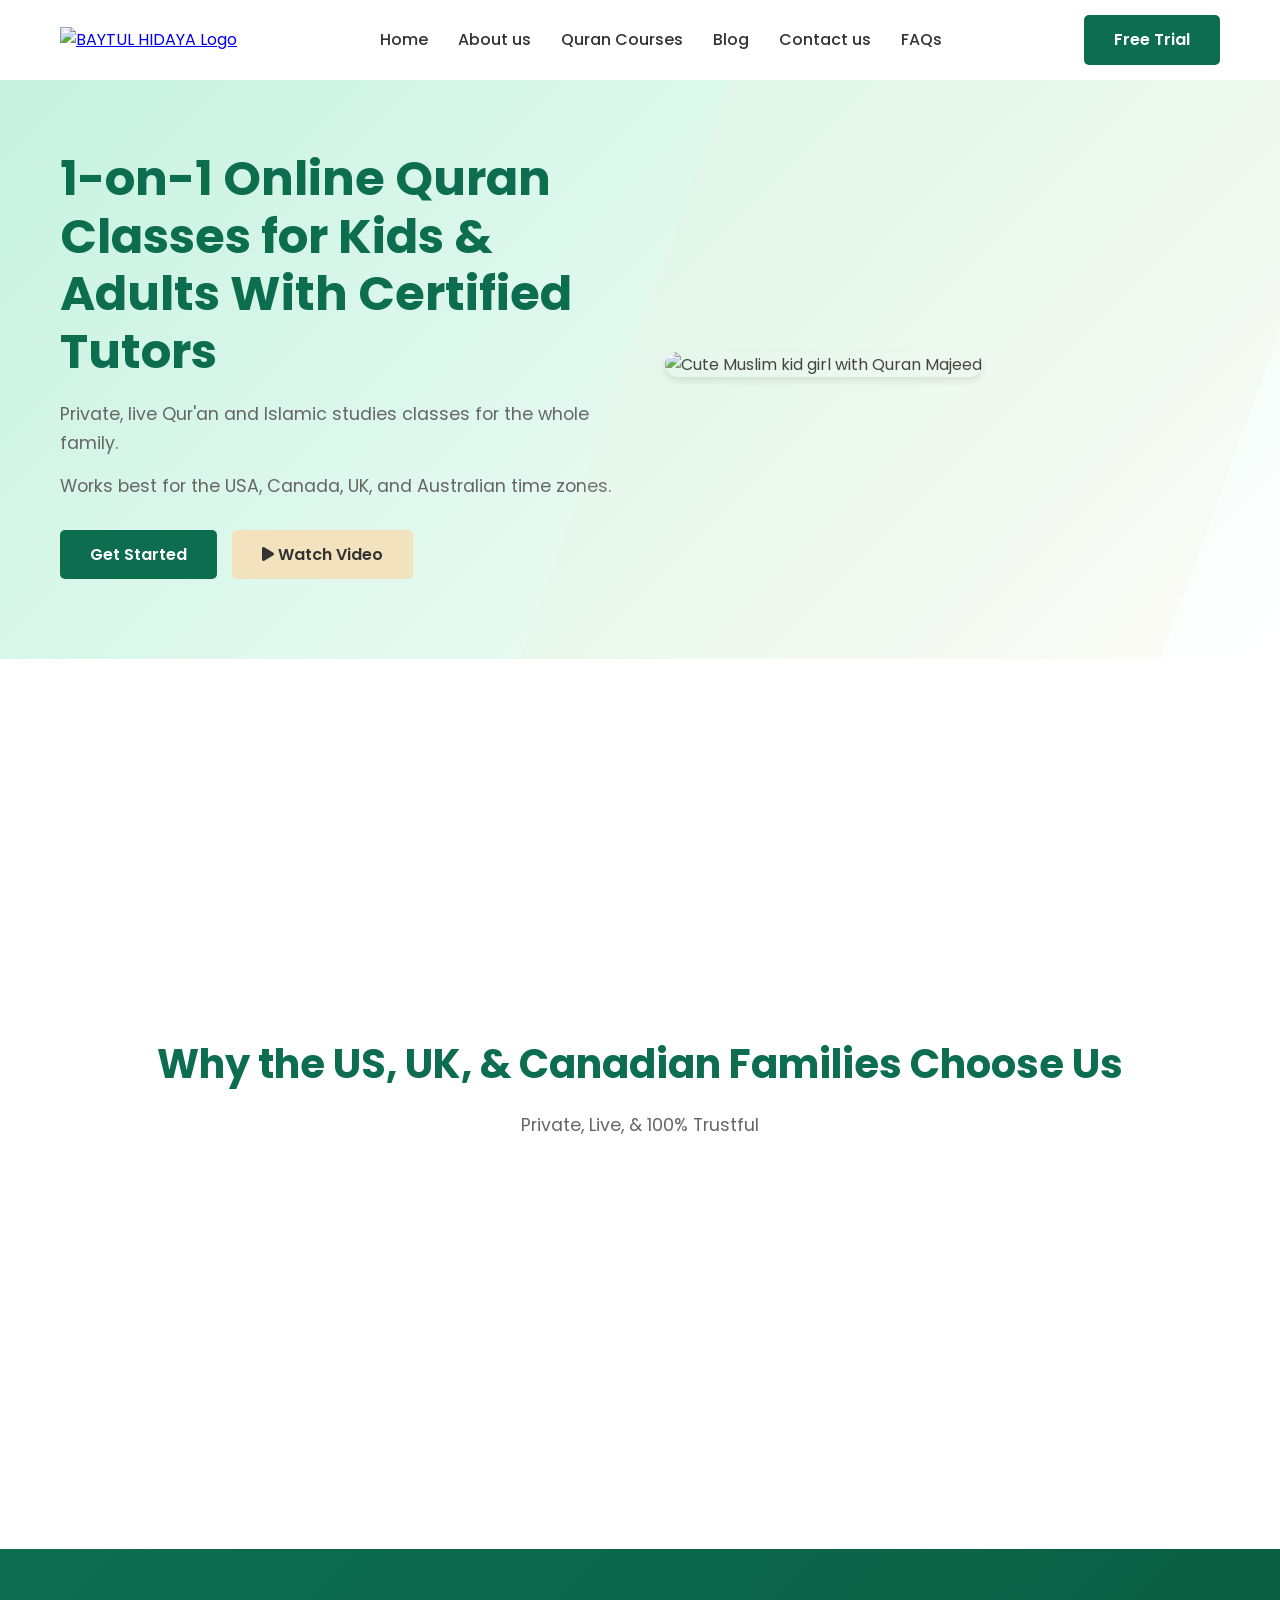
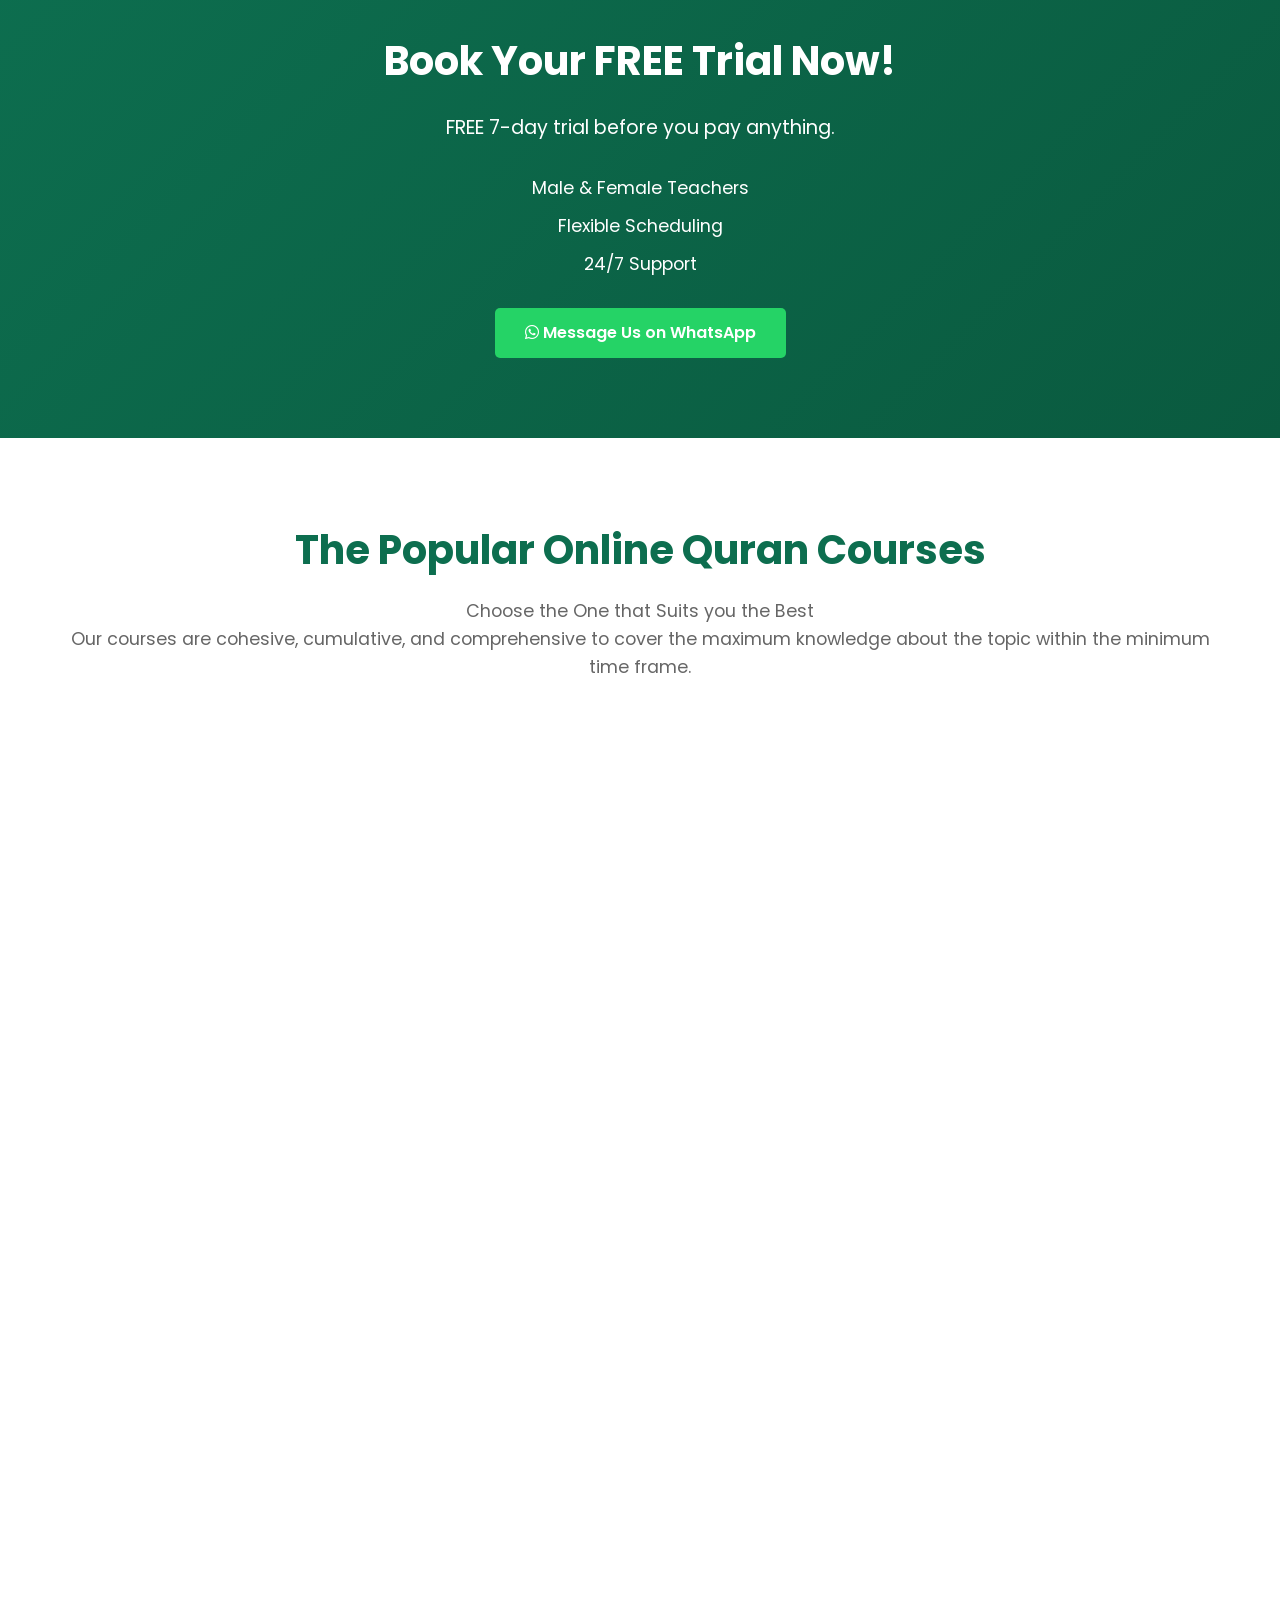
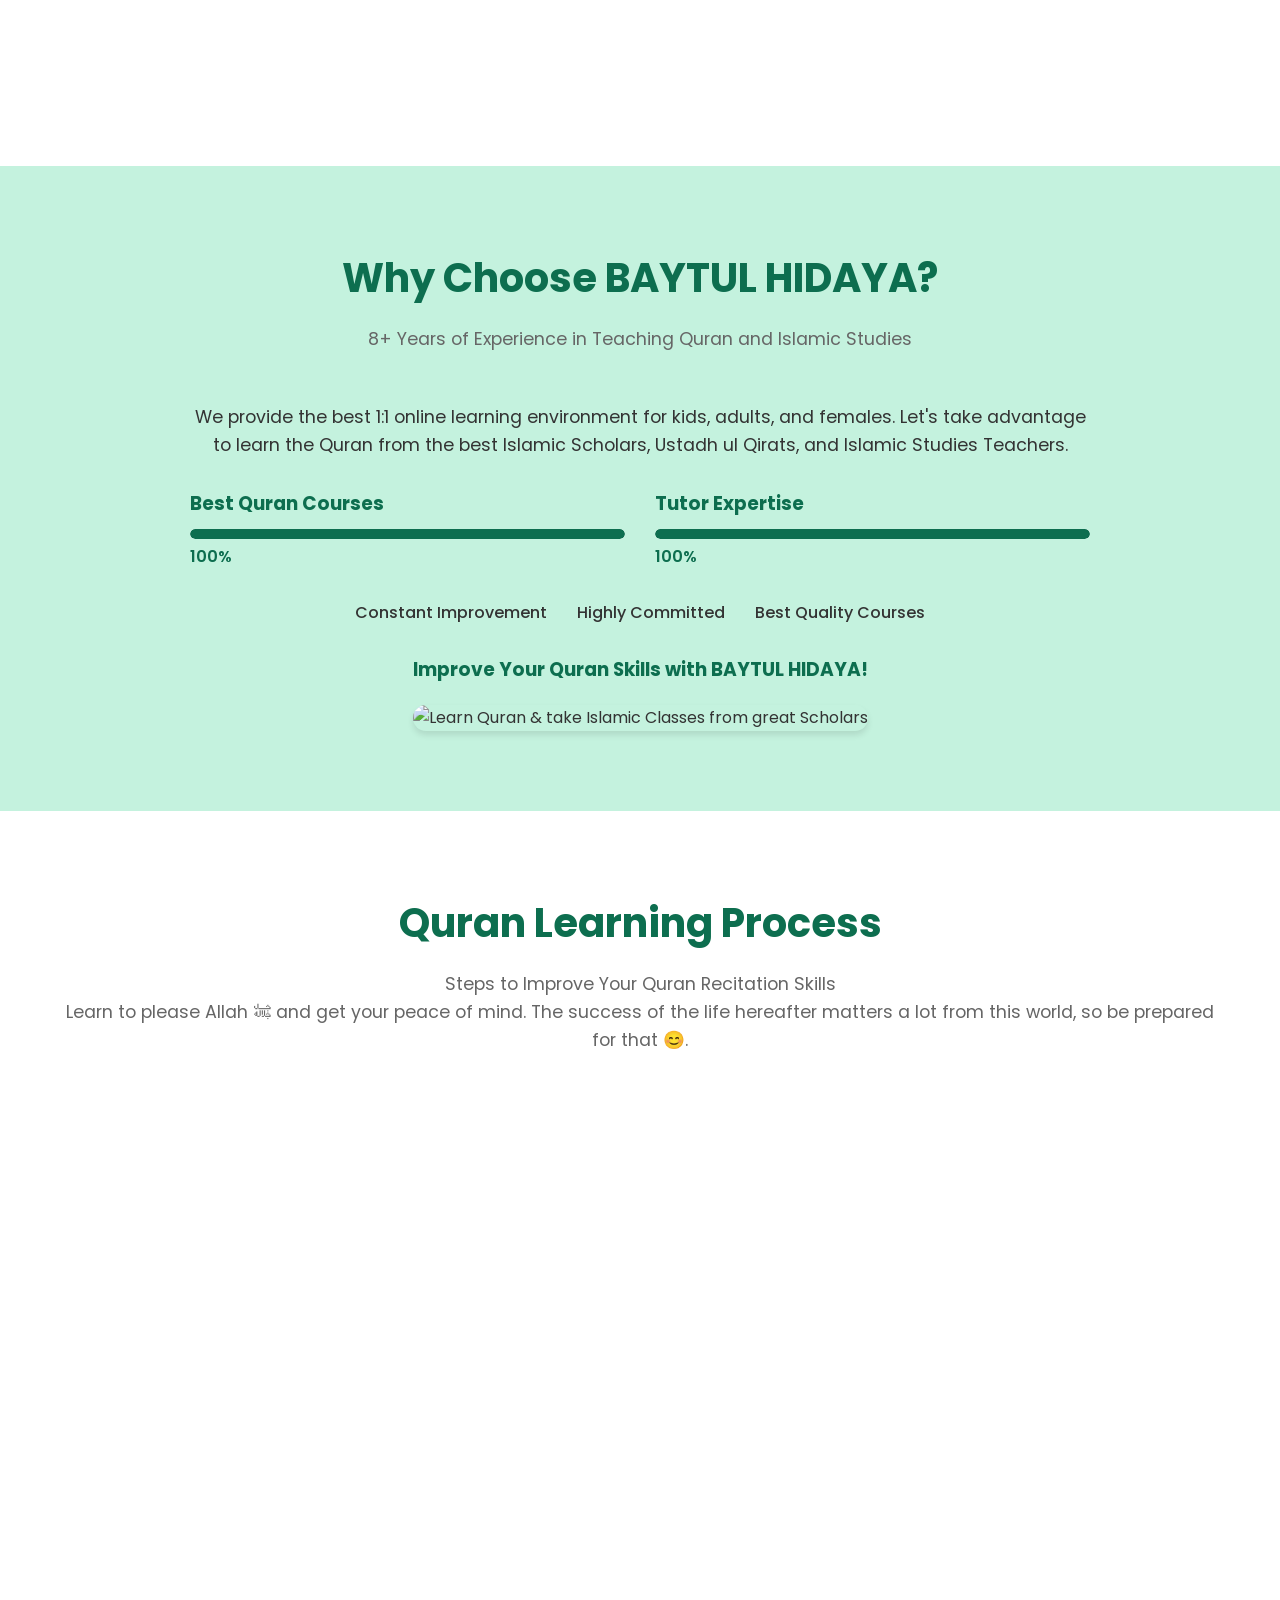
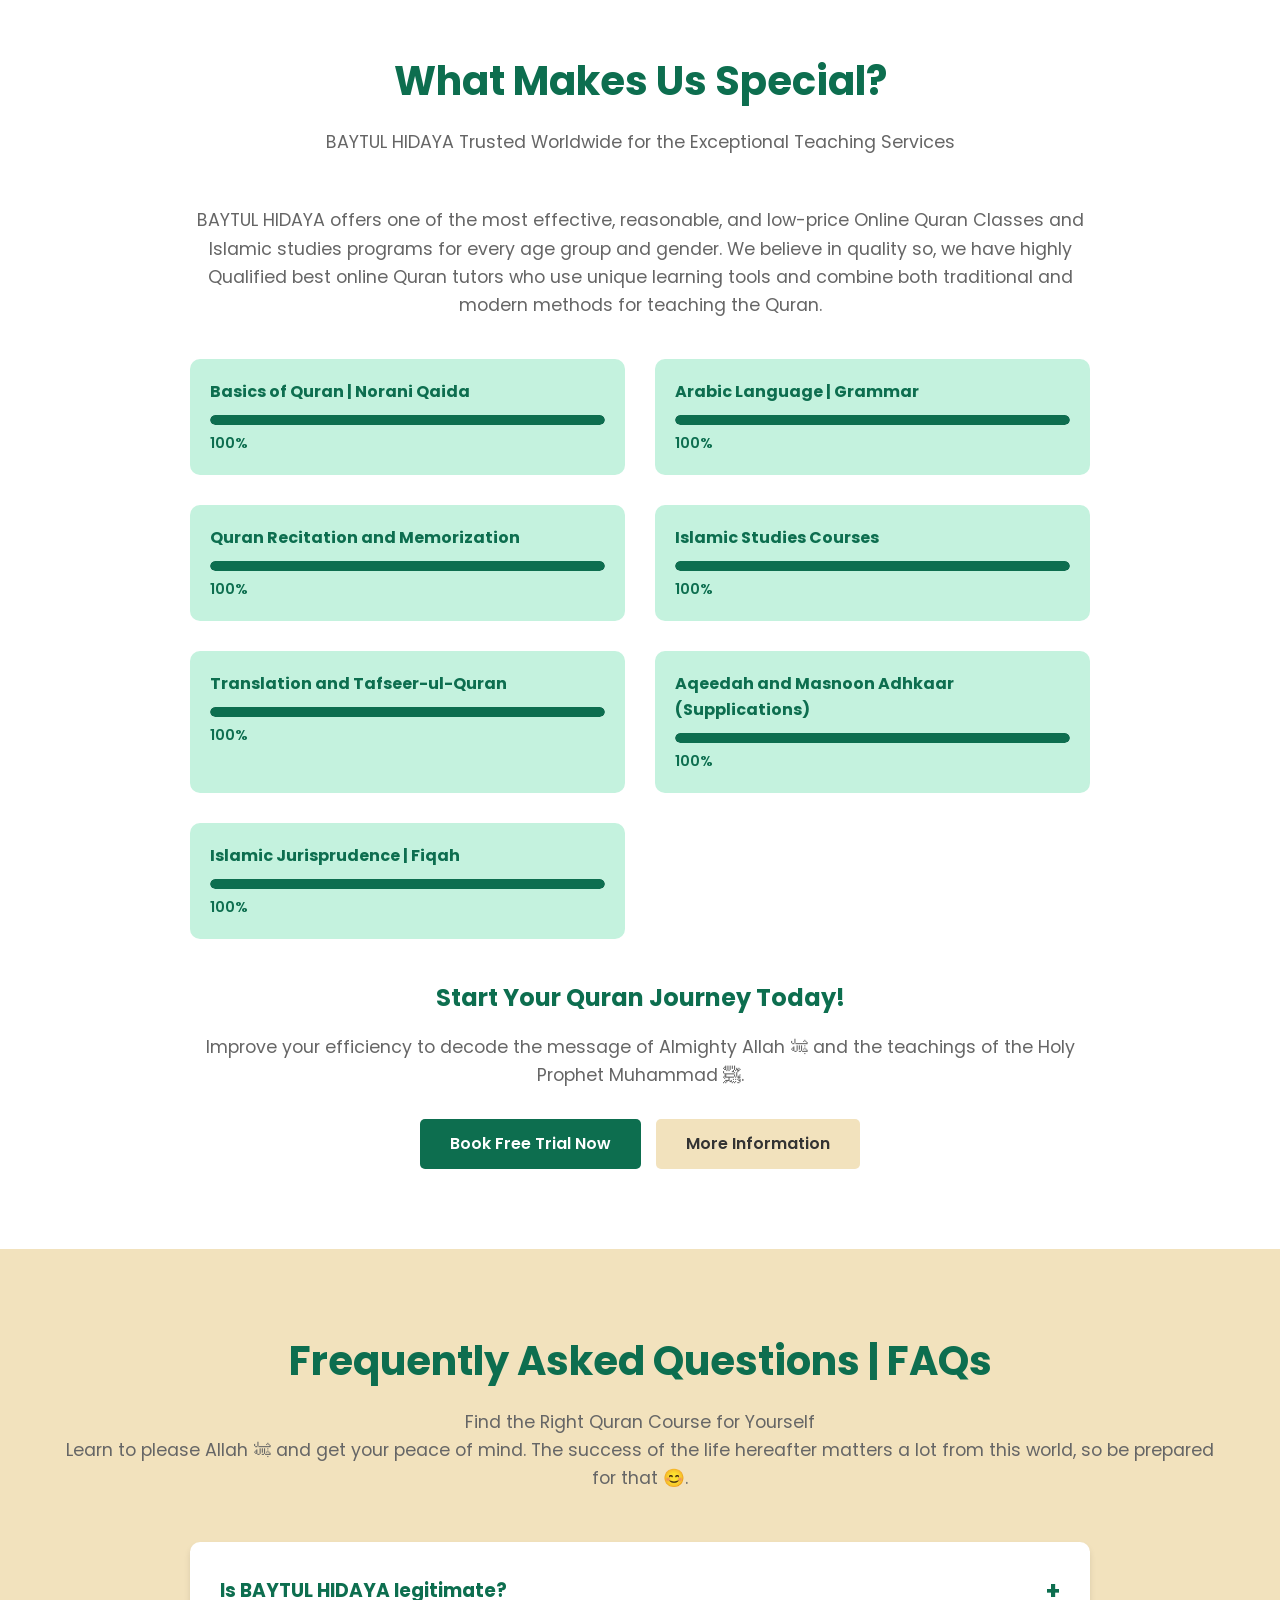
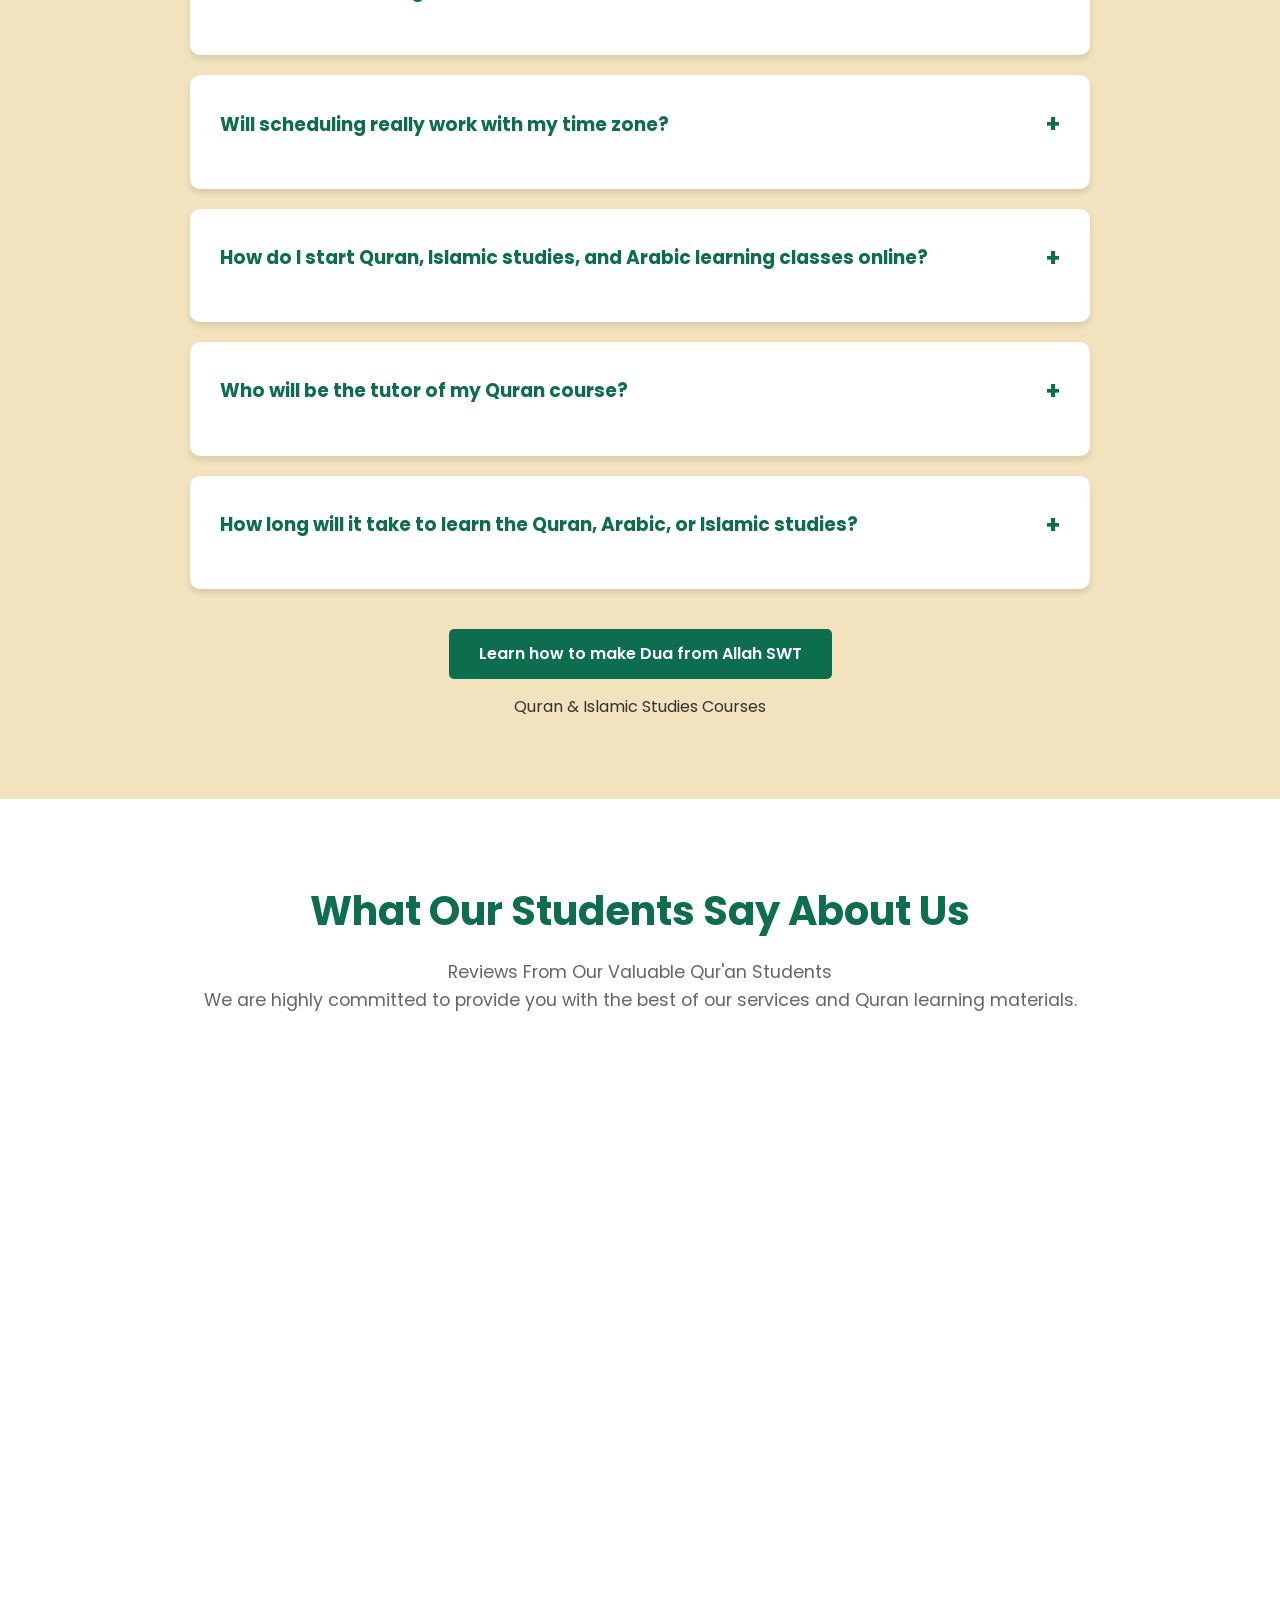
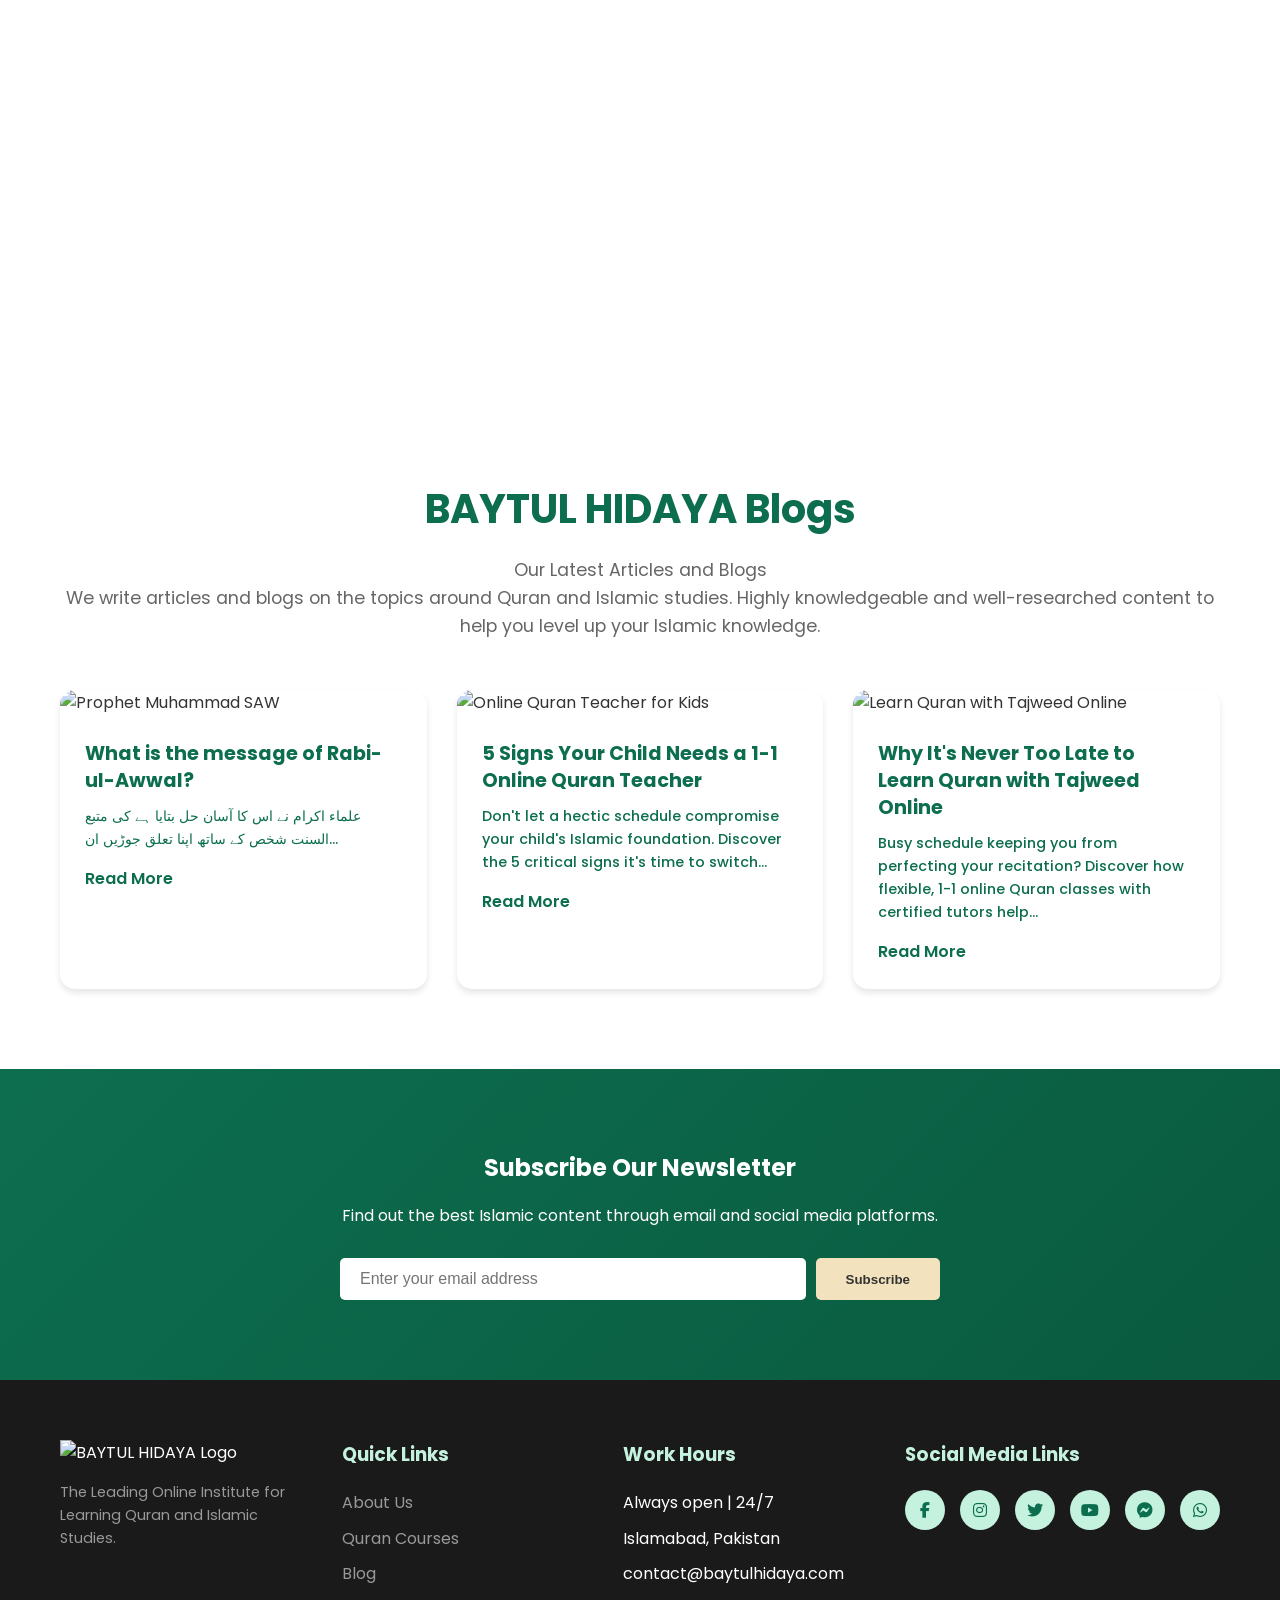
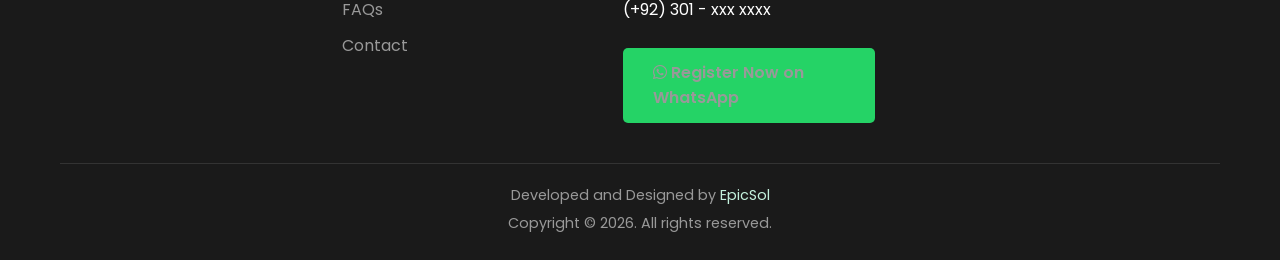
==== index.html @ 9f5bbf70 "Initial commit: BAYTUL HIDAYA Online Quran Academy Website - Complete website with custom branding, " ====
<!DOCTYPE html>
<html lang="en">
<head>
    <meta charset="UTF-8">
    <meta name="viewport" content="width=device-width, initial-scale=1.0">
    <title>BAYTUL HIDAYA - Online Quran Academy</title>
    <link rel="stylesheet" href="css/style.css">
    <link rel="stylesheet" href="https://cdnjs.cloudflare.com/ajax/libs/font-awesome/6.4.0/css/all.min.css">
    <link href="https://fonts.googleapis.com/css2?family=Poppins:wght@300;400;500;600;700&display=swap" rel="stylesheet">
</head>
<body>
    <!-- Header -->
    <header id="header">
        <nav class="navbar">
            <div class="container">
                <div class="logo">
                    <a href="index.html">
                        <img src="images/logo.png" alt="BAYTUL HIDAYA Logo">
                    </a>
                </div>
                <ul class="nav-menu">
                    <li><a href="index.html" class="active">Home</a></li>
                    <li><a href="pages/about.html">About us</a></li>
                    <li><a href="pages/courses.html">Quran Courses</a></li>
                    <li><a href="pages/blog.html">Blog</a></li>
                    <li><a href="pages/contact.html">Contact us</a></li>
                    <li><a href="pages/faq.html">FAQs</a></li>
                </ul>
                <div class="nav-cta">
                    <a href="pages/contact.html" class="btn-primary">Free Trial</a>
                </div>
                <div class="hamburger">
                    <span></span>
                    <span></span>
                    <span></span>
                </div>
            </div>
        </nav>
    </header>

    <!-- Hero Section -->
    <section class="hero">
        <div class="container">
            <div class="hero-content">
                <div class="hero-text">
                    <h1>1-on-1 Online Quran Classes for Kids & Adults With Certified Tutors</h1>
                    <p>Private, live Qur'an and Islamic studies classes for the whole family.</p>
                    <p>Works best for the USA, Canada, UK, and Australian time zones.</p>
                    <div class="hero-buttons">
                        <a href="pages/contact.html" class="btn-primary">Get Started</a>
                        <a href="https://www.youtube.com/watch?v=BKua1lhxCqI" target="_blank" class="btn-secondary">
                            <i class="fas fa-play"></i> Watch Video
                        </a>
                    </div>
                </div>
                <div class="hero-image">
                    <img src="images/hero-image.jpg" alt="Cute Muslim kid girl with Quran Majeed">
                </div>
            </div>
        </div>
    </section>

    <!-- Stats Section -->
    <section class="stats">
        <div class="container">
            <div class="stats-grid">
                <div class="stat-item">
                    <h3>8+ Years</h3>
                    <p>Teaching Quran Worldwide</p>
                </div>
                <div class="stat-item">
                    <h3>Certified</h3>
                    <p>Male & Female Tutors</p>
                </div>
                <div class="stat-item">
                    <h3>Free 7-Day</h3>
                    <p>Trial, No Obligation</p>
                </div>
                <div class="stat-item">
                    <h3>Trusted</h3>
                    <p>Families in US, UK & Canada</p>
                </div>
            </div>
        </div>
    </section>

    <!-- Features Section -->
    <section class="features">
        <div class="container">
            <div class="section-header">
                <h2>Why the US, UK, & Canadian Families Choose Us</h2>
                <p>Private, Live, & 100% Trustful</p>
            </div>
            <div class="features-grid">
                <div class="feature-card">
                    <div class="feature-icon">
                        <i class="fas fa-user-graduate"></i>
                    </div>
                    <h3>Genuine 1-1 Instructions</h3>
                    <p>Not a group class where your child competes for attention.</p>
                </div>
                <div class="feature-card">
                    <div class="feature-icon">
                        <i class="fas fa-users"></i>
                    </div>
                    <h3>Male and Female Tutors</h3>
                    <p>Request a sister for your daughter—no extra steps.</p>
                </div>
                <div class="feature-card">
                    <div class="feature-icon">
                        <i class="fas fa-clock"></i>
                    </div>
                    <h3>24/7 Scheduling</h3>
                    <p>Built around your time zone, not ours.</p>
                </div>
            </div>
        </div>
    </section>

    <!-- CTA Section -->
    <section class="cta-section">
        <div class="container">
            <div class="cta-content">
                <h2>Book Your FREE Trial Now!</h2>
                <p>FREE 7-day trial before you pay anything.</p>
                <ul>
                    <li>Male & Female Teachers</li>
                    <li>Flexible Scheduling</li>
                    <li>24/7 Support</li>
                </ul>
                <a href="https://wa.me/message/RNBNJLRW5IJGC1" target="_blank" class="btn-whatsapp">
                    <i class="fab fa-whatsapp"></i> Message Us on WhatsApp
                </a>
            </div>
        </div>
    </section>

    <!-- Courses Section -->
    <section class="courses">
        <div class="container">
            <div class="section-header">
                <h2>The Popular Online Quran Courses</h2>
                <p>Choose the One that Suits you the Best</p>
                <p>Our courses are cohesive, cumulative, and comprehensive to cover the maximum knowledge about the topic within the minimum time frame.</p>
            </div>
            <div class="courses-grid">
                <div class="course-card">
                    <div class="course-image">
                        <img src="images/quran-foundation.jpg" alt="Quran Foundation Course">
                    </div>
                    <div class="course-content">
                        <h4>$20-70 Monthly</h4>
                        <h3>Quran Foundation Course</h3>
                        <div class="course-features">
                            <span><i class="fas fa-video"></i> Live Classes</span>
                            <span><i class="fas fa-certificate"></i> Certification</span>
                        </div>
                        <div class="course-rating">
                            <div class="stars">
                                <i class="fas fa-star"></i>
                                <i class="fas fa-star"></i>
                                <i class="fas fa-star"></i>
                                <i class="fas fa-star"></i>
                                <i class="fas fa-star"></i>
                            </div>
                            <span>5.0 Rated 5 out of 5</span>
                        </div>
                        <a href="pages/contact.html" class="btn-course">Free Trial</a>
                    </div>
                </div>

                <div class="course-card">
                    <div class="course-image">
                        <img src="images/quran-recitation.jpg" alt="Quran Recitation Course">
                    </div>
                    <div class="course-content">
                        <h4>$20-70 Monthly</h4>
                        <h3>Quran Recitation/ Nazra</h3>
                        <div class="course-features">
                            <span><i class="fas fa-video"></i> Live Classes</span>
                            <span><i class="fas fa-certificate"></i> Certification</span>
                        </div>
                        <div class="course-rating">
                            <div class="stars">
                                <i class="fas fa-star"></i>
                                <i class="fas fa-star"></i>
                                <i class="fas fa-star"></i>
                                <i class="fas fa-star"></i>
                                <i class="fas fa-star"></i>
                            </div>
                            <span>5.0 Rated 5 out of 5</span>
                        </div>
                        <a href="pages/contact.html" class="btn-course">Free Trial</a>
                    </div>
                </div>

                <div class="course-card">
                    <div class="course-image">
                        <img src="images/quran-memorization.jpg" alt="Quran Memorization Course">
                    </div>
                    <div class="course-content">
                        <h4>$100-150 Monthly</h4>
                        <h3>Quran Memorization</h3>
                        <div class="course-features">
                            <span><i class="fas fa-video"></i> Live Classes</span>
                            <span><i class="fas fa-certificate"></i> Certification</span>
                        </div>
                        <div class="course-rating">
                            <div class="stars">
                                <i class="fas fa-star"></i>
                                <i class="fas fa-star"></i>
                                <i class="fas fa-star"></i>
                                <i class="fas fa-star"></i>
                                <i class="fas fa-star"></i>
                            </div>
                            <span>5.0 Rated 5 out of 5</span>
                        </div>
                        <a href="pages/contact.html" class="btn-course">Free Trial</a>
                    </div>
                </div>

                <div class="course-card">
                    <div class="course-image">
                        <img src="images/islamic-studies.jpg" alt="Islamic Studies Course">
                    </div>
                    <div class="course-content">
                        <h4>Custom Pricing</h4>
                        <h3>Islamic Studies Course</h3>
                        <div class="course-features">
                            <span>Grade 1 to Grade 12</span>
                            <span>Certification</span>
                        </div>
                        <div class="course-rating">
                            <div class="stars">
                                <i class="fas fa-star"></i>
                                <i class="fas fa-star"></i>
                                <i class="fas fa-star"></i>
                                <i class="fas fa-star"></i>
                                <i class="fas fa-star"></i>
                            </div>
                            <span>5.0 Rated 5 out of 5</span>
                        </div>
                        <a href="pages/contact.html" class="btn-course">Free Trial</a>
                    </div>
                </div>

                <div class="course-card">
                    <div class="course-image">
                        <img src="images/islamic-jurisprudence.jpg" alt="Islamic Jurisprudence Course">
                    </div>
                    <div class="course-content">
                        <h4>Custom Pricing</h4>
                        <h3>Islamic Jurisprudence</h3>
                        <div class="course-features">
                            <span>6-12 Months Duration</span>
                            <span>Online Classes</span>
                        </div>
                        <div class="course-rating">
                            <div class="stars">
                                <i class="fas fa-star"></i>
                                <i class="fas fa-star"></i>
                                <i class="fas fa-star"></i>
                                <i class="fas fa-star"></i>
                                <i class="fas fa-star"></i>
                            </div>
                            <span>5.0 Rated 5 out of 5</span>
                        </div>
                        <a href="pages/contact.html" class="btn-course">Free Trial</a>
                    </div>
                </div>

                <div class="course-card">
                    <div class="course-image">
                        <img src="images/tafseer.jpg" alt="Tafseer-ul-Quran Course">
                    </div>
                    <div class="course-content">
                        <h4>Custom Pricing</h4>
                        <h3>Tafseer-ul-Quran Course</h3>
                        <div class="course-features">
                            <span>Understanding the meaning</span>
                            <span>Complete Quran</span>
                        </div>
                        <div class="course-rating">
                            <div class="stars">
                                <i class="fas fa-star"></i>
                                <i class="fas fa-star"></i>
                                <i class="fas fa-star"></i>
                                <i class="fas fa-star"></i>
                                <i class="fas fa-star"></i>
                            </div>
                            <span>5.0 Rated 5 out of 5</span>
                        </div>
                        <a href="pages/contact.html" class="btn-course">Free Trial</a>
                    </div>
                </div>

                <div class="course-card">
                    <div class="course-image">
                        <img src="images/aqeedah.jpg" alt="Aqeedah Course">
                    </div>
                    <div class="course-content">
                        <h4>Custom Pricing</h4>
                        <h3>Aqeedah Course</h3>
                        <div class="course-features">
                            <span>12 Months Course</span>
                            <span>Online Classes</span>
                        </div>
                        <div class="course-rating">
                            <div class="stars">
                                <i class="fas fa-star"></i>
                                <i class="fas fa-star"></i>
                                <i class="fas fa-star"></i>
                                <i class="fas fa-star"></i>
                                <i class="fas fa-star"></i>
                            </div>
                            <span>5.0 Rated 5 out of 5</span>
                        </div>
                        <a href="pages/contact.html" class="btn-course">Free Trial</a>
                    </div>
                </div>
            </div>
        </div>
    </section>

    <!-- About Section -->
    <section class="about">
        <div class="container">
            <div class="section-header">
                <h2>Why Choose BAYTUL HIDAYA?</h2>
                <p>8+ Years of Experience in Teaching Quran and Islamic Studies</p>
            </div>
            <div class="about-content">
                <p>We provide the best 1:1 online learning environment for kids, adults, and females. Let's take advantage to learn the Quran from the best Islamic Scholars, Ustadh ul Qirats, and Islamic Studies Teachers.</p>
                <div class="about-stats">
                    <div class="about-stat">
                        <h3>Best Quran Courses</h3>
                        <div class="progress-bar">
                            <div class="progress" style="width: 100%"></div>
                        </div>
                        <span>100%</span>
                    </div>
                    <div class="about-stat">
                        <h3>Tutor Expertise</h3>
                        <div class="progress-bar">
                            <div class="progress" style="width: 100%"></div>
                        </div>
                        <span>100%</span>
                    </div>
                </div>
                <div class="about-features">
                    <ul>
                        <li>Constant Improvement</li>
                        <li>Highly Committed</li>
                        <li>Best Quality Courses</li>
                    </ul>
                </div>
                <div class="about-cta">
                    <h3>Improve Your Quran Skills with BAYTUL HIDAYA!</h3>
                    <img src="images/about-cta.jpg" alt="Learn Quran & take Islamic Classes from great Scholars">
                </div>
            </div>
        </div>
    </section>

    <!-- Process Section -->
    <section class="process">
        <div class="container">
            <div class="section-header">
                <h2>Quran Learning Process</h2>
                <p>Steps to Improve Your Quran Recitation Skills</p>
                <p>Learn to please Allah ﷻ and get your peace of mind. The success of the life hereafter matters a lot from this world, so be prepared for that 😊.</p>
            </div>
            <div class="process-steps">
                <div class="process-step">
                    <div class="step-number">1</div>
                    <h3>Choose Your Course</h3>
                    <p>Select a course that best define your level. You can consult us anytime for free.</p>
                </div>
                <div class="process-step">
                    <div class="step-number">2</div>
                    <h3>Book and Schedule Class</h3>
                    <p>Once you're sure then book a time with your favorite Quran teacher and start learning.</p>
                </div>
                <div class="process-step">
                    <div class="step-number">3</div>
                    <h3>Become Certified</h3>
                    <p>Get certificate for yourself, kids, and family members after the assay (exam).</p>
                </div>
                <div class="process-step">
                    <div class="step-number">4</div>
                    <h3>Learn and Teach Others</h3>
                    <p>Our Holy Prophet Muhammad ﷺ said, "The best among you (Muslims) are those who learn Qur'an and teach it." [Mentioned in Sahih Al-Bukhari, Volume 6, Book 61]</p>
                </div>
            </div>
        </div>
    </section>

    <!-- Specialties Section -->
    <section class="specialties">
        <div class="container">
            <div class="section-header">
                <h2>What Makes Us Special?</h2>
                <p>BAYTUL HIDAYA Trusted Worldwide for the Exceptional Teaching Services</p>
            </div>
            <div class="specialties-content">
                <p>BAYTUL HIDAYA offers one of the most effective, reasonable, and low-price Online Quran Classes and Islamic studies programs for every age group and gender. We believe in quality so, we have highly Qualified best online Quran tutors who use unique learning tools and combine both traditional and modern methods for teaching the Quran.</p>
                <div class="specialties-grid">
                    <div class="specialty-item">
                        <h3>Basics of Quran | Norani Qaida</h3>
                        <div class="progress-bar">
                            <div class="progress" style="width: 100%"></div>
                        </div>
                        <span>100%</span>
                    </div>
                    <div class="specialty-item">
                        <h3>Arabic Language | Grammar</h3>
                        <div class="progress-bar">
                            <div class="progress" style="width: 100%"></div>
                        </div>
                        <span>100%</span>
                    </div>
                    <div class="specialty-item">
                        <h3>Quran Recitation and Memorization</h3>
                        <div class="progress-bar">
                            <div class="progress" style="width: 100%"></div>
                        </div>
                        <span>100%</span>
                    </div>
                    <div class="specialty-item">
                        <h3>Islamic Studies Courses</h3>
                        <div class="progress-bar">
                            <div class="progress" style="width: 100%"></div>
                        </div>
                        <span>100%</span>
                    </div>
                    <div class="specialty-item">
                        <h3>Translation and Tafseer-ul-Quran</h3>
                        <div class="progress-bar">
                            <div class="progress" style="width: 100%"></div>
                        </div>
                        <span>100%</span>
                    </div>
                    <div class="specialty-item">
                        <h3>Aqeedah and Masnoon Adhkaar (Supplications)</h3>
                        <div class="progress-bar">
                            <div class="progress" style="width: 100%"></div>
                        </div>
                        <span>100%</span>
                    </div>
                    <div class="specialty-item">
                        <h3>Islamic Jurisprudence | Fiqah</h3>
                        <div class="progress-bar">
                            <div class="progress" style="width: 100%"></div>
                        </div>
                        <span>100%</span>
                    </div>
                </div>
                <div class="specialties-cta">
                    <h2>Start Your Quran Journey Today!</h2>
                    <p>Improve your efficiency to decode the message of Almighty Allah ﷻ and the teachings of the Holy Prophet Muhammad ﷺ.</p>
                    <div class="cta-buttons">
                        <a href="pages/contact.html" class="btn-primary">Book Free Trial Now</a>
                        <a href="pages/about.html" class="btn-secondary">More Information</a>
                    </div>
                </div>
            </div>
        </div>
    </section>

    <!-- FAQ Section -->
    <section class="faq">
        <div class="container">
            <div class="section-header">
                <h2>Frequently Asked Questions | FAQs</h2>
                <p>Find the Right Quran Course for Yourself</p>
                <p>Learn to please Allah ﷻ and get your peace of mind. The success of the life hereafter matters a lot from this world, so be prepared for that 😊.</p>
            </div>
            <div class="faq-content">
                <div class="faq-item">
                    <h3>Is BAYTUL HIDAYA legitimate?</h3>
                    <p>Yes — we've taught Qur'an and Islamic studies online since 2015, with real, published testimonials from students and parents across the US, UK, Canada and beyond. You're welcome to sit in on your first class and ask your tutor about their background.</p>
                </div>
                <div class="faq-item">
                    <h3>Will scheduling really work with my time zone?</h3>
                    <p>Yes. We schedule classes 24/7, so wherever you're based, we'll find a consistent weekly time that fits your routine — not the other way around.</p>
                </div>
                <div class="faq-item">
                    <h3>How do I start Quran, Islamic studies, and Arabic learning classes online?</h3>
                    <p>You can start learning the Quran from any part of the world and at any time with real-life teachers from any smart device with internet access. The web-based meeting and audio-video software enable students to learn the Quran and Arabic online from their homes.</p>
                </div>
                <div class="faq-item">
                    <h3>Who will be the tutor of my Quran course?</h3>
                    <p>According to your needs and requirements, BAYTUL HIDAYA's management will schedule your classes with the best teacher.</p>
                </div>
                <div class="faq-item">
                    <h3>How long will it take to learn the Quran, Arabic, or Islamic studies?</h3>
                    <p>It will take approximately 10 to 12 weeks for a whole Tajweed course. Memorizing the complete Quran varies from student to student but approximately (on average) it will take 12 to 24 months. Arabic language courses can last anywhere from 6 to 12 months and for Islamic studies, one grade will take 5 to 10 weeks.</p>
                </div>
            </div>
            <div class="faq-cta">
                <a href="pages/faq.html" class="btn-primary">Learn how to make Dua from Allah SWT</a>
                <p>Quran & Islamic Studies Courses</p>
            </div>
        </div>
    </section>

    <!-- Testimonials Section -->
    <section class="testimonials">
        <div class="container">
            <div class="section-header">
                <h2>What Our Students Say About Us</h2>
                <p>Reviews From Our Valuable Qur'an Students</p>
                <p>We are highly committed to provide you with the best of our services and Quran learning materials.</p>
            </div>
            <div class="testimonials-grid">
                <div class="testimonial-card">
                    <p>"Brother Muhammad is very knowledgeable and teaches very well. He is very patient and well mannered. Looking forward to learn and improve."</p>
                    <div class="testimonial-author">
                        <h4>Khalid Hossain | USA</h4>
                        <span>Doctor/ Physician</span>
                    </div>
                </div>
                <div class="testimonial-card">
                    <p>"The teacher is very helpful, patient and experienced, would recommend to anyone who is trying to learn more about Quran and Arabic language!"</p>
                    <div class="testimonial-author">
                        <h4>Bakary Dabo | USA</h4>
                        <span>Manager</span>
                    </div>
                </div>
                <div class="testimonial-card">
                    <p>"Wonderful job from him. Kind and patient. Highly recommend. He was kind, amazing classes, helpful, and understanding, buying more right now :)"</p>
                    <div class="testimonial-author">
                        <h4>Abdul Wadood | USA</h4>
                        <span>Business Owner</span>
                    </div>
                </div>
                <div class="testimonial-card">
                    <p>"Our Quran session is really useful and meeting the requirements in applying to my religious life to sustain in the right path. We would do continuously, Insha Allah."</p>
                    <div class="testimonial-author">
                        <h4>Ali Niheem</h4>
                        <span>Thailand</span>
                    </div>
                </div>
                <div class="testimonial-card">
                    <p>"Jazakallah kairan for your kind and dedicated teaching. Great work and experience. Very knowledgeable person, got a lot to know from him."</p>
                    <div class="testimonial-author">
                        <h4>Muneeb Fayaz</h4>
                        <span>Pakistan</span>
                    </div>
                </div>
                <div class="testimonial-card">
                    <p>"Excellent service, great work ethic and very thorough. Will definitely be working with this seller again. Can't praise them enough. Thank you brother. JazakALLAH o khyran"</p>
                    <div class="testimonial-author">
                        <h4>Safoo Books</h4>
                        <span>United Kingdom</span>
                    </div>
                </div>
                <div class="testimonial-card">
                    <p>"Jazakallah kairan for your teaching about Quran and Islamic Studies. I'm very satisfied with the productive lessons with appropriate explanation from you."</p>
                    <div class="testimonial-author">
                        <h4>Abdul Raziq</h4>
                        <span>United Kingdom (UK)</span>
                    </div>
                </div>
                <div class="testimonial-card">
                    <p>"Nothing but a great experience. I highly recommend it because the tutor is very experienced, understanding, and knowledgeable."</p>
                    <div class="testimonial-author">
                        <h4>Cheikh Longue</h4>
                        <span>United States (USA)</span>
                    </div>
                </div>
                <div class="testimonial-card">
                    <p>"I learned a lot from the teacher. He is very kind, generous, and helpful throughout the learning. I think he is the best fit if you want to learn Quran or Arabic language."</p>
                    <div class="testimonial-author">
                        <h4>Tomas Merka</h4>
                        <span>Czech Republic</span>
                    </div>
                </div>
            </div>
        </div>
    </section>

    <!-- Blog Section -->
    <section class="blog">
        <div class="container">
            <div class="section-header">
                <h2>BAYTUL HIDAYA Blogs</h2>
                <p>Our Latest Articles and Blogs</p>
                <p>We write articles and blogs on the topics around Quran and Islamic studies. Highly knowledgeable and well-researched content to help you level up your Islamic knowledge.</p>
            </div>
            <div class="blog-grid">
                <div class="blog-card">
                    <div class="blog-image">
                        <img src="images/blog-1.jpg" alt="Prophet Muhammad SAW">
                    </div>
                    <div class="blog-content">
                        <h3>What is the message of Rabi-ul-Awwal?</h3>
                        <p>علماء اکرام نے اس کا آسان حل بتایا ہے کی متبع السنت شخص کے ساتھ اپنا تعلق جوڑیں ان...</p>
                        <a href="pages/blog.html" class="read-more">Read More</a>
                    </div>
                </div>
                <div class="blog-card">
                    <div class="blog-image">
                        <img src="images/blog-2.jpg" alt="Online Quran Teacher for Kids">
                    </div>
                    <div class="blog-content">
                        <h3>5 Signs Your Child Needs a 1-1 Online Quran Teacher</h3>
                        <p>Don't let a hectic schedule compromise your child's Islamic foundation. Discover the 5 critical signs it's time to switch...</p>
                        <a href="pages/blog.html" class="read-more">Read More</a>
                    </div>
                </div>
                <div class="blog-card">
                    <div class="blog-image">
                        <img src="images/blog-3.jpg" alt="Learn Quran with Tajweed Online">
                    </div>
                    <div class="blog-content">
                        <h3>Why It's Never Too Late to Learn Quran with Tajweed Online</h3>
                        <p>Busy schedule keeping you from perfecting your recitation? Discover how flexible, 1-1 online Quran classes with certified tutors help...</p>
                        <a href="pages/blog.html" class="read-more">Read More</a>
                    </div>
                </div>
            </div>
        </div>
    </section>

    <!-- Newsletter Section -->
    <section class="newsletter">
        <div class="container">
            <div class="newsletter-content">
                <h2>Subscribe Our Newsletter</h2>
                <p>Find out the best Islamic content through email and social media platforms.</p>
                <form class="newsletter-form">
                    <input type="email" placeholder="Enter your email address" required>
                    <button type="submit">Subscribe</button>
                </form>
            </div>
        </div>
    </section>

    <!-- Footer -->
    <footer>
        <div class="container">
            <div class="footer-grid">
                <div class="footer-logo">
                    <img src="images/logo.png" alt="BAYTUL HIDAYA Logo">
                    <p>The Leading Online Institute for Learning Quran and Islamic Studies.</p>
                </div>
                <div class="footer-links">
                    <h3>Quick Links</h3>
                    <ul>
                        <li><a href="pages/about.html">About Us</a></li>
                        <li><a href="pages/courses.html">Quran Courses</a></li>
                        <li><a href="pages/blog.html">Blog</a></li>
                        <li><a href="pages/faq.html">FAQs</a></li>
                        <li><a href="pages/contact.html">Contact</a></li>
                    </ul>
                </div>
                <div class="footer-contact">
                    <h3>Work Hours</h3>
                    <ul>
                        <li>Always open | 24/7</li>
                        <li>Islamabad, Pakistan</li>
                        <li>contact@baytulhidaya.com</li>
                        <li>(+92) 301 - xxx xxxx</li>
                    </ul>
                    <a href="https://wa.me/message/RNBNJLRW5IJGC1" target="_blank" class="btn-whatsapp">
                        <i class="fab fa-whatsapp"></i> Register Now on WhatsApp
                    </a>
                </div>
                <div class="footer-social">
                    <h3>Social Media Links</h3>
                    <div class="social-icons">
                        <a href="https://www.facebook.com/LearnQuranACD/" target="_blank"><i class="fab fa-facebook-f"></i></a>
                        <a href="https://www.instagram.com/learnquran.academy/" target="_blank"><i class="fab fa-instagram"></i></a>
                        <a href="https://twitter.com/LearnquranA" target="_blank"><i class="fab fa-twitter"></i></a>
                        <a href="https://www.youtube.com/@learnquran.academy" target="_blank"><i class="fab fa-youtube"></i></a>
                        <a href="https://m.me/fb.farooq" target="_blank"><i class="fab fa-facebook-messenger"></i></a>
                        <a href="https://wa.me/message/RNBNJLRW5IJGC1" target="_blank"><i class="fab fa-whatsapp"></i></a>
                    </div>
                </div>
            </div>
            <div class="footer-bottom">
                <p>Developed and Designed by <a href="https://epicsol.com/" target="_blank">EpicSol</a></p>
                <p>Copyright © 2026. All rights reserved.</p>
            </div>
        </div>
    </footer>

    <script src="js/main.js"></script>
</body>
</html>
---- css/style.css ----
/* Reset and Base Styles */
* {
    margin: 0;
    padding: 0;
    box-sizing: border-box;
}

:root {
    --primary-green: #c4f2de;
    --primary-orange: #f2e2bd;
    --dark-green: #0d6e4f;
    --text-dark: #333;
    --text-light: #666;
    --white: #ffffff;
    --shadow: 0 4px 6px rgba(0, 0, 0, 0.1);
    --transition: all 0.3s ease;
}

body {
    font-family: 'Poppins', sans-serif;
    line-height: 1.6;
    color: var(--text-dark);
    overflow-x: hidden;
}

.container {
    max-width: 1200px;
    margin: 0 auto;
    padding: 0 20px;
}

/* Header and Navigation */
header {
    background: var(--white);
    box-shadow: var(--shadow);
    position: fixed;
    width: 100%;
    top: 0;
    z-index: 1000;
    transition: var(--transition);
}

.navbar {
    padding: 15px 0;
}

.navbar .container {
    display: flex;
    justify-content: space-between;
    align-items: center;
}

.logo img {
    height: 60px;
    width: auto;
}

.nav-menu {
    display: flex;
    list-style: none;
    gap: 30px;
}

.nav-menu a {
    text-decoration: none;
    color: var(--text-dark);
    font-weight: 500;
    transition: var(--transition);
    position: relative;
}

.nav-menu a:hover,
.nav-menu a.active {
    color: var(--dark-green);
}

.nav-menu a::after {
    content: '';
    position: absolute;
    bottom: -5px;
    left: 0;
    width: 0;
    height: 2px;
    background: var(--dark-green);
    transition: var(--transition);
}

.nav-menu a:hover::after,
.nav-menu a.active::after {
    width: 100%;
}

.nav-cta {
    display: flex;
    align-items: center;
}

.hamburger {
    display: none;
    flex-direction: column;
    cursor: pointer;
    gap: 5px;
}

.hamburger span {
    width: 25px;
    height: 3px;
    background: var(--text-dark);
    transition: var(--transition);
}

/* Buttons */
.btn-primary {
    background: var(--dark-green);
    color: var(--white);
    padding: 12px 30px;
    border: none;
    border-radius: 5px;
    font-weight: 600;
    cursor: pointer;
    transition: var(--transition);
    text-decoration: none;
    display: inline-block;
}

.btn-primary:hover {
    background: #0a5a3f;
    transform: translateY(-2px);
    box-shadow: var(--shadow);
}

.btn-secondary {
    background: var(--primary-orange);
    color: var(--text-dark);
    padding: 12px 30px;
    border: none;
    border-radius: 5px;
    font-weight: 600;
    cursor: pointer;
    transition: var(--transition);
    text-decoration: none;
    display: inline-block;
}

.btn-secondary:hover {
    background: #e5d0a5;
    transform: translateY(-2px);
    box-shadow: var(--shadow);
}

.btn-whatsapp {
    background: #25D366;
    color: var(--white);
    padding: 12px 30px;
    border: none;
    border-radius: 5px;
    font-weight: 600;
    cursor: pointer;
    transition: var(--transition);
    text-decoration: none;
    display: inline-block;
}

.btn-whatsapp:hover {
    background: #1ebc5c;
    transform: translateY(-2px);
    box-shadow: var(--shadow);
}

.btn-course {
    background: var(--dark-green);
    color: var(--white);
    padding: 10px 25px;
    border: none;
    border-radius: 5px;
    font-weight: 600;
    cursor: pointer;
    transition: var(--transition);
    text-decoration: none;
    display: inline-block;
    width: 100%;
    text-align: center;
}

.btn-course:hover {
    background: #0a5a3f;
    transform: translateY(-2px);
    box-shadow: var(--shadow);
}

/* Hero Section */
.hero {
    padding: 150px 0 80px;
    background: linear-gradient(135deg, var(--primary-green) 0%, var(--white) 100%);
    position: relative;
    overflow: hidden;
}

.hero::before {
    content: '';
    position: absolute;
    top: 0;
    right: 0;
    width: 50%;
    height: 100%;
    background: var(--primary-orange);
    opacity: 0.1;
    transform: skewX(-20deg);
}

.hero-content {
    display: grid;
    grid-template-columns: 1fr 1fr;
    gap: 50px;
    align-items: center;
}

.hero-text h1 {
    font-size: 3rem;
    margin-bottom: 20px;
    color: var(--dark-green);
    line-height: 1.2;
}

.hero-text p {
    font-size: 1.1rem;
    margin-bottom: 15px;
    color: var(--text-light);
}

.hero-buttons {
    display: flex;
    gap: 15px;
    margin-top: 30px;
}

.hero-image img {
    width: 100%;
    border-radius: 20px;
    box-shadow: var(--shadow);
    animation: float 3s ease-in-out infinite;
}

@keyframes float {
    0%, 100% { transform: translateY(0); }
    50% { transform: translateY(-20px); }
}

/* Stats Section */
.stats {
    padding: 60px 0;
    background: var(--white);
}

.stats-grid {
    display: grid;
    grid-template-columns: repeat(4, 1fr);
    gap: 30px;
}

.stat-item {
    text-align: center;
    padding: 30px;
    background: var(--primary-green);
    border-radius: 10px;
    transition: var(--transition);
}

.stat-item:hover {
    transform: translateY(-10px);
    box-shadow: var(--shadow);
}

.stat-item h3 {
    font-size: 2rem;
    color: var(--dark-green);
    margin-bottom: 10px;
}

.stat-item p {
    color: var(--text-dark);
    font-weight: 500;
}

/* Features Section */
.features {
    padding: 80px 0;
    background: var(--white);
}

.section-header {
    text-align: center;
    margin-bottom: 50px;
}

.section-header h2 {
    font-size: 2.5rem;
    color: var(--dark-green);
    margin-bottom: 15px;
}

.section-header p {
    font-size: 1.1rem;
    color: var(--text-light);
}

.features-grid {
    display: grid;
    grid-template-columns: repeat(3, 1fr);
    gap: 30px;
}

.feature-card {
    text-align: center;
    padding: 40px 30px;
    background: var(--white);
    border-radius: 15px;
    box-shadow: var(--shadow);
    transition: var(--transition);
    border: 2px solid var(--primary-green);
}

.feature-card:hover {
    transform: translateY(-10px);
    box-shadow: 0 8px 15px rgba(0, 0, 0, 0.15);
}

.feature-icon {
    width: 80px;
    height: 80px;
    background: var(--primary-green);
    border-radius: 50%;
    display: flex;
    align-items: center;
    justify-content: center;
    margin: 0 auto 20px;
    font-size: 2rem;
    color: var(--dark-green);
}

.feature-card h3 {
    margin-bottom: 15px;
    color: var(--dark-green);
}

.feature-card p {
    color: var(--text-light);
}

/* CTA Section */
.cta-section {
    padding: 80px 0;
    background: linear-gradient(135deg, var(--dark-green) 0%, #0a5a3f 100%);
    color: var(--white);
}

.cta-content {
    text-align: center;
    max-width: 800px;
    margin: 0 auto;
}

.cta-content h2 {
    font-size: 2.5rem;
    margin-bottom: 20px;
}

.cta-content p {
    font-size: 1.2rem;
    margin-bottom: 30px;
}

.cta-content ul {
    list-style: none;
    margin-bottom: 30px;
}

.cta-content ul li {
    margin-bottom: 10px;
    font-size: 1.1rem;
}

/* Courses Section */
.courses {
    padding: 80px 0;
    background: var(--white);
}

.courses-grid {
    display: grid;
    grid-template-columns: repeat(3, 1fr);
    gap: 30px;
}

.course-card {
    background: var(--white);
    border-radius: 15px;
    overflow: hidden;
    box-shadow: var(--shadow);
    transition: var(--transition);
}

.course-card:hover {
    transform: translateY(-10px);
    box-shadow: 0 8px 15px rgba(0, 0, 0, 0.15);
}

.course-image img {
    width: 100%;
    height: 200px;
    object-fit: cover;
}

.course-content {
    padding: 25px;
}

.course-content h4 {
    color: var(--dark-green);
    font-size: 1.2rem;
    margin-bottom: 10px;
}

.course-content h3 {
    margin-bottom: 15px;
    color: var(--text-dark);
}

.course-features {
    display: flex;
    gap: 15px;
    margin-bottom: 15px;
}

.course-features span {
    font-size: 0.9rem;
    color: var(--text-light);
    display: flex;
    align-items: center;
    gap: 5px;
}

.course-rating {
    display: flex;
    align-items: center;
    gap: 10px;
    margin-bottom: 20px;
}

.stars {
    color: #FFD700;
}

.course-rating span {
    font-size: 0.9rem;
    color: var(--text-light);
}

/* About Section */
.about {
    padding: 80px 0;
    background: var(--primary-green);
}

.about-content {
    text-align: center;
    max-width: 900px;
    margin: 0 auto;
}

.about-content p {
    font-size: 1.1rem;
    margin-bottom: 30px;
    color: var(--text-dark);
}

.about-stats {
    display: grid;
    grid-template-columns: 1fr 1fr;
    gap: 30px;
    margin-bottom: 30px;
}

.about-stat {
    text-align: left;
}

.about-stat h3 {
    margin-bottom: 10px;
    color: var(--dark-green);
}

.progress-bar {
    width: 100%;
    height: 10px;
    background: var(--white);
    border-radius: 5px;
    overflow: hidden;
    margin-bottom: 5px;
}

.progress {
    height: 100%;
    background: var(--dark-green);
    border-radius: 5px;
    animation: progress 2s ease-in-out;
}

@keyframes progress {
    from { width: 0; }
    to { width: 100%; }
}

.about-stat span {
    font-weight: 600;
    color: var(--dark-green);
}

.about-features ul {
    list-style: none;
    display: flex;
    justify-content: center;
    gap: 30px;
    margin-bottom: 30px;
}

.about-features ul li {
    color: var(--text-dark);
    font-weight: 500;
}

.about-cta h3 {
    margin-bottom: 20px;
    color: var(--dark-green);
}

.about-cta img {
    max-width: 100%;
    border-radius: 15px;
    box-shadow: var(--shadow);
}

/* Process Section */
.process {
    padding: 80px 0;
    background: var(--white);
}

.process-steps {
    display: grid;
    grid-template-columns: repeat(4, 1fr);
    gap: 30px;
}

.process-step {
    text-align: center;
    padding: 30px;
    background: var(--primary-orange);
    border-radius: 15px;
    transition: var(--transition);
}

.process-step:hover {
    transform: translateY(-10px);
    box-shadow: var(--shadow);
}

.step-number {
    width: 60px;
    height: 60px;
    background: var(--dark-green);
    color: var(--white);
    border-radius: 50%;
    display: flex;
    align-items: center;
    justify-content: center;
    font-size: 1.5rem;
    font-weight: 700;
    margin: 0 auto 20px;
}

.process-step h3 {
    margin-bottom: 15px;
    color: var(--dark-green);
}

.process-step p {
    color: var(--text-dark);
    font-size: 0.95rem;
}

/* Specialties Section */
.specialties {
    padding: 80px 0;
    background: var(--white);
}

.specialties-content {
    text-align: center;
    max-width: 900px;
    margin: 0 auto;
}

.specialties-content p {
    font-size: 1.1rem;
    margin-bottom: 40px;
    color: var(--text-light);
}

.specialties-grid {
    display: grid;
    grid-template-columns: repeat(2, 1fr);
    gap: 30px;
    margin-bottom: 40px;
}

.specialty-item {
    text-align: left;
    padding: 20px;
    background: var(--primary-green);
    border-radius: 10px;
}

.specialty-item h3 {
    margin-bottom: 10px;
    color: var(--dark-green);
    font-size: 1rem;
}

.specialty-item .progress-bar {
    margin-bottom: 5px;
}

.specialty-item span {
    font-weight: 600;
    color: var(--dark-green);
    font-size: 0.9rem;
}

.specialties-cta {
    text-align: center;
    margin-top: 40px;
}

.specialties-cta h2 {
    margin-bottom: 15px;
    color: var(--dark-green);
}

.specialties-cta p {
    margin-bottom: 30px;
    color: var(--text-light);
}

.cta-buttons {
    display: flex;
    gap: 15px;
    justify-content: center;
}

/* FAQ Section */
.faq {
    padding: 80px 0;
    background: var(--primary-orange);
}

.faq-content {
    max-width: 900px;
    margin: 0 auto;
}

.faq-item {
    background: var(--white);
    padding: 30px;
    border-radius: 10px;
    margin-bottom: 20px;
    box-shadow: var(--shadow);
    transition: var(--transition);
}

.faq-item:hover {
    transform: translateY(-5px);
}

.faq-item h3 {
    margin-bottom: 15px;
    color: var(--dark-green);
    cursor: pointer;
    display: flex;
    justify-content: space-between;
    align-items: center;
}

.faq-item h3::after {
    content: '+';
    font-size: 1.5rem;
    color: var(--dark-green);
}

.faq-item.active h3::after {
    content: '-';
}

.faq-item p {
    color: var(--text-light);
    display: none;
    margin-top: 15px;
}

.faq-item.active p {
    display: block;
}

.faq-cta {
    text-align: center;
    margin-top: 40px;
}

.faq-cta p {
    margin-top: 15px;
    color: var(--text-dark);
}

/* Testimonials Section */
.testimonials {
    padding: 80px 0;
    background: var(--white);
}

.testimonials-grid {
    display: grid;
    grid-template-columns: repeat(3, 1fr);
    gap: 30px;
}

.testimonial-card {
    background: var(--primary-green);
    padding: 30px;
    border-radius: 15px;
    box-shadow: var(--shadow);
    transition: var(--transition);
}

.testimonial-card:hover {
    transform: translateY(-10px);
    box-shadow: 0 8px 15px rgba(0, 0, 0, 0.15);
}

.testimonial-card p {
    font-style: italic;
    margin-bottom: 20px;
    color: var(--text-dark);
}

.testimonial-author h4 {
    color: var(--dark-green);
    margin-bottom: 5px;
}

.testimonial-author span {
    color: var(--text-light);
    font-size: 0.9rem;
}

/* Blog Section */
.blog {
    padding: 80px 0;
    background: var(--white);
}

.blog-grid {
    display: grid;
    grid-template-columns: repeat(3, 1fr);
    gap: 30px;
}

.blog-card {
    background: var(--white);
    border-radius: 15px;
    overflow: hidden;
    box-shadow: var(--shadow);
    transition: var(--transition);
}

.blog-card:hover {
    transform: translateY(-10px);
    box-shadow: 0 8px 15px rgba(0, 0, 0, 0.15);
}

.blog-image img {
    width: 100%;
    height: 200px;
    object-fit: cover;
}

.blog-content {
    padding: 25px;
}

.blog-content h3 {
    margin-bottom: 10px;
    color: var(--dark-green);
    font-size: 1.2rem;
    line-height: 1.4;
}

.blog-content p {
    color: var(--text-light);
    margin-bottom: 10px;
    font-size: 0.9rem;
    line-height: 1.6;
}

.read-more {
    color: var(--dark-green);
    text-decoration: none;
    font-weight: 600;
    transition: var(--transition);
    display: inline-block;
    margin-top: 10px;
}

.read-more:hover {
    color: #0a5a3f;
}

/* Newsletter Section */
.newsletter {
    padding: 80px 0;
    background: linear-gradient(135deg, var(--dark-green) 0%, #0a5a3f 100%);
    color: var(--white);
}

.newsletter-content {
    text-align: center;
    max-width: 600px;
    margin: 0 auto;
}

.newsletter-content h2 {
    margin-bottom: 15px;
}

.newsletter-content p {
    margin-bottom: 30px;
}

.newsletter-form {
    display: flex;
    gap: 10px;
}

.newsletter-form input {
    flex: 1;
    padding: 12px 20px;
    border: none;
    border-radius: 5px;
    font-size: 1rem;
}

.newsletter-form button {
    background: var(--primary-orange);
    color: var(--text-dark);
    padding: 12px 30px;
    border: none;
    border-radius: 5px;
    font-weight: 600;
    cursor: pointer;
    transition: var(--transition);
}

.newsletter-form button:hover {
    background: #e5d0a5;
}

/* Footer */
footer {
    background: #1a1a1a;
    color: var(--white);
    padding: 60px 0 20px;
}

.footer-grid {
    display: grid;
    grid-template-columns: repeat(4, 1fr);
    gap: 30px;
    margin-bottom: 40px;
}

.footer-logo img {
    height: 60px;
    margin-bottom: 15px;
}

.footer-logo p {
    color: #999;
    font-size: 0.9rem;
}

.footer-links h3,
.footer-contact h3,
.footer-social h3 {
    margin-bottom: 20px;
    color: var(--primary-green);
}

.footer-links ul,
.footer-contact ul {
    list-style: none;
}

.footer-links ul li,
.footer-contact ul li {
    margin-bottom: 10px;
}

.footer-links a,
.footer-contact a {
    color: #999;
    text-decoration: none;
    transition: var(--transition);
}

.footer-links a:hover,
.footer-contact a:hover {
    color: var(--primary-green);
}

.footer-contact .btn-whatsapp {
    margin-top: 15px;
    display: inline-block;
}

.social-icons {
    display: flex;
    gap: 15px;
}

.social-icons a {
    width: 40px;
    height: 40px;
    background: var(--primary-green);
    color: var(--dark-green);
    border-radius: 50%;
    display: flex;
    align-items: center;
    justify-content: center;
    text-decoration: none;
    transition: var(--transition);
}

.social-icons a:hover {
    background: var(--primary-orange);
    color: var(--text-dark);
    transform: translateY(-5px);
}

.footer-bottom {
    text-align: center;
    padding-top: 20px;
    border-top: 1px solid #333;
}

.footer-bottom p {
    color: #999;
    font-size: 0.9rem;
    margin-bottom: 5px;
}

.footer-bottom a {
    color: var(--primary-green);
    text-decoration: none;
}

/* Responsive Design */
@media (max-width: 1024px) {
    .hero-content {
        grid-template-columns: 1fr;
    }
    
    .hero-text h1 {
        font-size: 2.5rem;
    }
    
    .stats-grid,
    .features-grid,
    .courses-grid,
    .testimonials-grid,
    .blog-grid {
        grid-template-columns: repeat(2, 1fr);
    }
    
    .process-steps {
        grid-template-columns: repeat(2, 1fr);
    }
    
    .specialties-grid {
        grid-template-columns: 1fr;
    }
    
    .footer-grid {
        grid-template-columns: repeat(2, 1fr);
    }
}

@media (max-width: 768px) {
    .nav-menu {
        position: fixed;
        left: -100%;
        top: 70px;
        flex-direction: column;
        background: var(--white);
        width: 100%;
        text-align: center;
        transition: var(--transition);
        box-shadow: var(--shadow);
        padding: 20px 0;
    }
    
    .nav-menu.active {
        left: 0;
    }
    
    .hamburger {
        display: flex;
    }
    
    .hamburger.active span:nth-child(1) {
        transform: rotate(45deg) translate(5px, 5px);
    }
    
    .hamburger.active span:nth-child(2) {
        opacity: 0;
    }
    
    .hamburger.active span:nth-child(3) {
        transform: rotate(-45deg) translate(7px, -6px);
    }
    
    .hero-text h1 {
        font-size: 2rem;
    }
    
    .hero-buttons {
        flex-direction: column;
    }
    
    .stats-grid,
    .features-grid,
    .courses-grid,
    .testimonials-grid,
    .blog-grid,
    .process-steps {
        grid-template-columns: 1fr;
    }
    
    .about-stats {
        grid-template-columns: 1fr;
    }
    
    .about-features ul {
        flex-direction: column;
        gap: 10px;
    }
    
    .cta-buttons {
        flex-direction: column;
    }
    
    .newsletter-form {
        flex-direction: column;
    }
    
    .footer-grid {
        grid-template-columns: 1fr;
    }
    
    /* About page responsive */
    .about-page-content {
        grid-template-columns: 1fr;
    }
    
    .values-grid,
    .team-grid,
    .why-grid {
        grid-template-columns: 1fr;
    }
    
    .page-header h1 {
        font-size: 2rem;
    }
    
    /* Contact page responsive */
    .contact-content {
        grid-template-columns: 1fr;
    }
    
    /* Courses page responsive */
    .registration-info {
        grid-template-columns: 1fr;
    }
    
    .why-features-list {
        grid-template-columns: 1fr;
    }
    
    .courses-page .courses-grid {
        grid-template-columns: 1fr;
    }
    
    /* Blog page responsive */
    .blog-page .blog-grid {
        grid-template-columns: 1fr;
    }
}

/* Animations */
@keyframes fadeInUp {
    from {
        opacity: 0;
        transform: translateY(30px);
    }
    to {
        opacity: 1;
        transform: translateY(0);
    }
}

.fade-in-up {
    animation: fadeInUp 0.6s ease-out;
}

@keyframes fadeIn {
    from { opacity: 0; }
    to { opacity: 1; }
}

.fade-in {
    animation: fadeIn 0.6s ease-out;
}

/* Scroll Animation */
.animate-on-scroll {
    opacity: 0;
    transform: translateY(30px);
    transition: all 0.6s ease-out;
}

.animate-on-scroll.visible {
    opacity: 1;
    transform: translateY(0);
}

/* Page Header */
.page-header {
    padding: 150px 0 80px;
    background: linear-gradient(135deg, var(--primary-green) 0%, var(--white) 100%);
    text-align: center;
}

.page-header h1 {
    font-size: 3rem;
    color: var(--dark-green);
    margin-bottom: 15px;
}

.page-header h2 {
    font-size: 2rem;
    color: var(--dark-green);
    margin-bottom: 15px;
}

.page-header p {
    font-size: 1.2rem;
    color: var(--text-light);
    margin-bottom: 10px;
}

.courses-hero {
    background: linear-gradient(135deg, var(--primary-green) 0%, var(--primary-orange) 100%);
}

/* About Page */
.about-page {
    padding: 80px 0;
    background: var(--white);
}

.about-page-content {
    display: grid;
    grid-template-columns: 1fr 1fr;
    gap: 50px;
    align-items: center;
}

.about-text h2 {
    font-size: 2.5rem;
    color: var(--dark-green);
    margin-bottom: 20px;
}

.about-text h3 {
    font-size: 1.8rem;
    color: var(--dark-green);
    margin: 30px 0 15px;
}

.about-text p {
    font-size: 1.1rem;
    color: var(--text-light);
    margin-bottom: 15px;
    line-height: 1.8;
}

.about-text ul {
    list-style: none;
    margin-top: 20px;
}

.about-text ul li {
    padding: 10px 0;
    padding-left: 30px;
    position: relative;
    color: var(--text-dark);
}

.about-text ul li::before {
    content: '✓';
    position: absolute;
    left: 0;
    color: var(--dark-green);
    font-weight: bold;
}

.about-image img {
    width: 100%;
    border-radius: 15px;
    box-shadow: var(--shadow);
}

/* Our Story */
.our-story {
    padding: 80px 0;
    background: var(--primary-orange);
}

.story-content {
    max-width: 900px;
    margin: 0 auto;
    text-align: center;
}

.story-content p {
    font-size: 1.1rem;
    color: var(--text-dark);
    margin-bottom: 20px;
    line-height: 1.8;
}

/* Our Values */
.our-values {
    padding: 80px 0;
    background: var(--white);
}

.values-grid {
    display: grid;
    grid-template-columns: repeat(4, 1fr);
    gap: 30px;
}

.value-card {
    text-align: center;
    padding: 30px;
    background: var(--primary-green);
    border-radius: 15px;
    box-shadow: var(--shadow);
    transition: var(--transition);
}

.value-card:hover {
    transform: translateY(-10px);
    box-shadow: 0 8px 15px rgba(0, 0, 0, 0.15);
}

.value-icon {
    width: 70px;
    height: 70px;
    background: var(--dark-green);
    color: var(--white);
    border-radius: 50%;
    display: flex;
    align-items: center;
    justify-content: center;
    margin: 0 auto 20px;
    font-size: 1.8rem;
}

.value-card h3 {
    margin-bottom: 15px;
    color: var(--dark-green);
}

.value-card p {
    color: var(--text-dark);
    font-size: 0.95rem;
}

/* Our Team */
.our-team {
    padding: 80px 0;
    background: var(--white);
}

.team-grid {
    display: grid;
    grid-template-columns: repeat(4, 1fr);
    gap: 30px;
}

.team-card {
    background: var(--white);
    border-radius: 15px;
    overflow: hidden;
    box-shadow: var(--shadow);
    transition: var(--transition);
}

.team-card:hover {
    transform: translateY(-10px);
    box-shadow: 0 8px 15px rgba(0, 0, 0, 0.15);
}

.team-image img {
    width: 100%;
    height: 250px;
    object-fit: cover;
}

.team-info {
    padding: 25px;
    text-align: center;
}

.team-info h3 {
    color: var(--dark-green);
    margin-bottom: 5px;
}

.team-info p:first-of-type {
    color: var(--text-light);
    font-weight: 500;
    margin-bottom: 10px;
}

.team-info p:last-of-type {
    color: var(--text-dark);
    font-size: 0.9rem;
}

/* Why Choose Us */
.why-choose-us {
    padding: 80px 0;
    background: var(--primary-green);
}

.why-grid {
    display: grid;
    grid-template-columns: repeat(3, 1fr);
    gap: 30px;
}

.why-item {
    background: var(--white);
    padding: 30px;
    border-radius: 15px;
    box-shadow: var(--shadow);
    transition: var(--transition);
    position: relative;
    overflow: hidden;
}

.why-item:hover {
    transform: translateY(-10px);
    box-shadow: 0 8px 15px rgba(0, 0, 0, 0.15);
}

.why-number {
    position: absolute;
    top: -10px;
    right: -10px;
    width: 60px;
    height: 60px;
    background: var(--primary-orange);
    color: var(--text-dark);
    border-radius: 50%;
    display: flex;
    align-items: center;
    justify-content: center;
    font-size: 1.5rem;
    font-weight: 700;
}

.why-item h3 {
    margin-bottom: 15px;
    color: var(--dark-green);
    padding-right: 20px;
}

.why-item p {
    color: var(--text-light);
    font-size: 0.95rem;
}

/* Courses Page */
.courses-page {
    padding: 80px 0;
    background: var(--white);
}

.courses-page .courses-grid {
    grid-template-columns: repeat(2, 1fr);
}

.course-features-section {
    padding: 80px 0;
    background: var(--primary-green);
}

.course-card .course-content p {
    color: var(--text-light);
    margin-bottom: 15px;
    font-size: 0.95rem;
}

/* Blog Page */
.blog-page {
    padding: 80px 0;
    background: var(--white);
}

.blog-page .blog-grid {
    grid-template-columns: repeat(2, 1fr);
    gap: 30px;
}

.blog-content p {
    color: var(--text-light);
    margin-bottom: 10px;
    font-size: 0.9rem;
}

.blog-content p:first-of-type {
    color: var(--dark-green);
    font-weight: 500;
    margin-bottom: 5px;
}

.load-more {
    text-align: center;
    margin-top: 50px;
}

.load-more button {
    background: var(--primary-orange);
    color: var(--text-dark);
    padding: 12px 40px;
    border: none;
    border-radius: 5px;
    font-weight: 600;
    cursor: pointer;
    transition: var(--transition);
    font-size: 1rem;
}

.load-more button:hover {
    background: #e5d0a5;
    transform: translateY(-2px);
    box-shadow: var(--shadow);
}

/* Contact Page */
.contact-page {
    padding: 80px 0;
    background: var(--white);
}

.contact-content {
    display: grid;
    grid-template-columns: 1fr 1.5fr;
    gap: 50px;
}

.contact-card {
    background: var(--primary-green);
    padding: 30px;
    border-radius: 15px;
    margin-bottom: 20px;
    text-align: center;
    transition: var(--transition);
}

.contact-card:hover {
    transform: translateY(-5px);
    box-shadow: var(--shadow);
}

.contact-icon {
    width: 60px;
    height: 60px;
    background: var(--dark-green);
    color: var(--white);
    border-radius: 50%;
    display: flex;
    align-items: center;
    justify-content: center;
    margin: 0 auto 15px;
    font-size: 1.5rem;
}

.contact-card h3 {
    margin-bottom: 10px;
    color: var(--dark-green);
}

.contact-card p {
    color: var(--text-dark);
}

.contact-social {
    background: var(--primary-orange);
    padding: 30px;
    border-radius: 15px;
    text-align: center;
}

.contact-social h3 {
    margin-bottom: 20px;
    color: var(--dark-green);
}

.contact-social .social-icons {
    justify-content: center;
}

.contact-form-wrapper {
    background: var(--white);
    padding: 40px;
    border-radius: 15px;
    box-shadow: var(--shadow);
}

.contact-form {
    display: flex;
    flex-direction: column;
    gap: 20px;
}

.form-group {
    display: flex;
    flex-direction: column;
    gap: 8px;
}

.form-group label {
    font-weight: 600;
    color: var(--dark-green);
}

.form-group input,
.form-group select,
.form-group textarea {
    padding: 12px 15px;
    border: 2px solid #e0e0e0;
    border-radius: 5px;
    font-size: 1rem;
    font-family: inherit;
    transition: var(--transition);
}

.form-group input:focus,
.form-group select:focus,
.form-group textarea:focus {
    outline: none;
    border-color: var(--dark-green);
}

.form-group textarea {
    resize: vertical;
    min-height: 120px;
}

/* WhatsApp CTA */
.whatsapp-cta {
    padding: 80px 0;
    background: linear-gradient(135deg, #25D366 0%, #128C7E 100%);
    color: var(--white);
}

.whatsapp-content {
    text-align: center;
    max-width: 800px;
    margin: 0 auto;
}

.whatsapp-content h2 {
    margin-bottom: 15px;
}

.whatsapp-content p {
    margin-bottom: 30px;
    font-size: 1.1rem;
}

.whatsapp-content .btn-whatsapp {
    background: var(--white);
    color: #25D366;
}

.whatsapp-content .btn-whatsapp:hover {
    background: #f0f0f0;
}

/* Map Section */
.map-section {
    padding: 80px 0;
    background: var(--white);
}

.map-container {
    border-radius: 15px;
    overflow: hidden;
    box-shadow: var(--shadow);
}

.map-container iframe {
    width: 100%;
    height: 400px;
    border: none;
}

/* FAQ Mini */
.faq-mini {
    padding: 80px 0;
    background: var(--primary-orange);
}

.faq-mini .faq-content {
    max-width: 900px;
    margin: 0 auto;
}

/* Registration Section */
.registration-section {
    padding: 80px 0;
    background: var(--white);
}

.registration-info {
    display: grid;
    grid-template-columns: 1fr 1fr;
    gap: 50px;
    align-items: center;
}

.hours-location {
    background: var(--primary-green);
    padding: 40px;
    border-radius: 15px;
}

.hours-location h3 {
    color: var(--dark-green);
    margin-bottom: 15px;
    margin-top: 30px;
}

.hours-location h3:first-child {
    margin-top: 0;
}

.hours-location p {
    color: var(--text-dark);
    margin-bottom: 10px;
}

.registration-image img {
    width: 100%;
    border-radius: 15px;
    box-shadow: var(--shadow);
}

/* Why Choose Detailed Section */
.why-choose-detailed {
    padding: 80px 0;
    background: var(--primary-orange);
}

.why-features-list {
    display: grid;
    grid-template-columns: repeat(2, 1fr);
    gap: 30px;
    margin-bottom: 50px;
}

.why-feature-item {
    background: var(--white);
    padding: 30px;
    border-radius: 10px;
    box-shadow: var(--shadow);
    transition: var(--transition);
}

.why-feature-item:hover {
    transform: translateY(-5px);
    box-shadow: 0 8px 15px rgba(0, 0, 0, 0.15);
}

.why-feature-item h3 {
    color: var(--dark-green);
    margin-bottom: 15px;
}

.why-feature-item p {
    color: var(--text-light);
    font-size: 0.95rem;
}

.mosque-image {
    text-align: center;
    margin-top: 40px;
}

.mosque-image img {
    max-width: 100%;
    border-radius: 15px;
    box-shadow: var(--shadow);
}

.kid-reading-image {
    text-align: center;
    margin-top: 40px;
}

.kid-reading-image img {
    max-width: 100%;
    border-radius: 15px;
    box-shadow: var(--shadow);
}

/* FAQ Page */
.faq-page {
    padding: 80px 0;
    background: var(--white);
}

.faq-page .faq-content {
    max-width: 900px;
    margin: 0 auto;
}

.faq-page .faq-cta {
    text-align: center;
    margin-top: 50px;
}

.faq-page .faq-cta p {
    margin-top: 15px;
    color: var(--text-light);
}
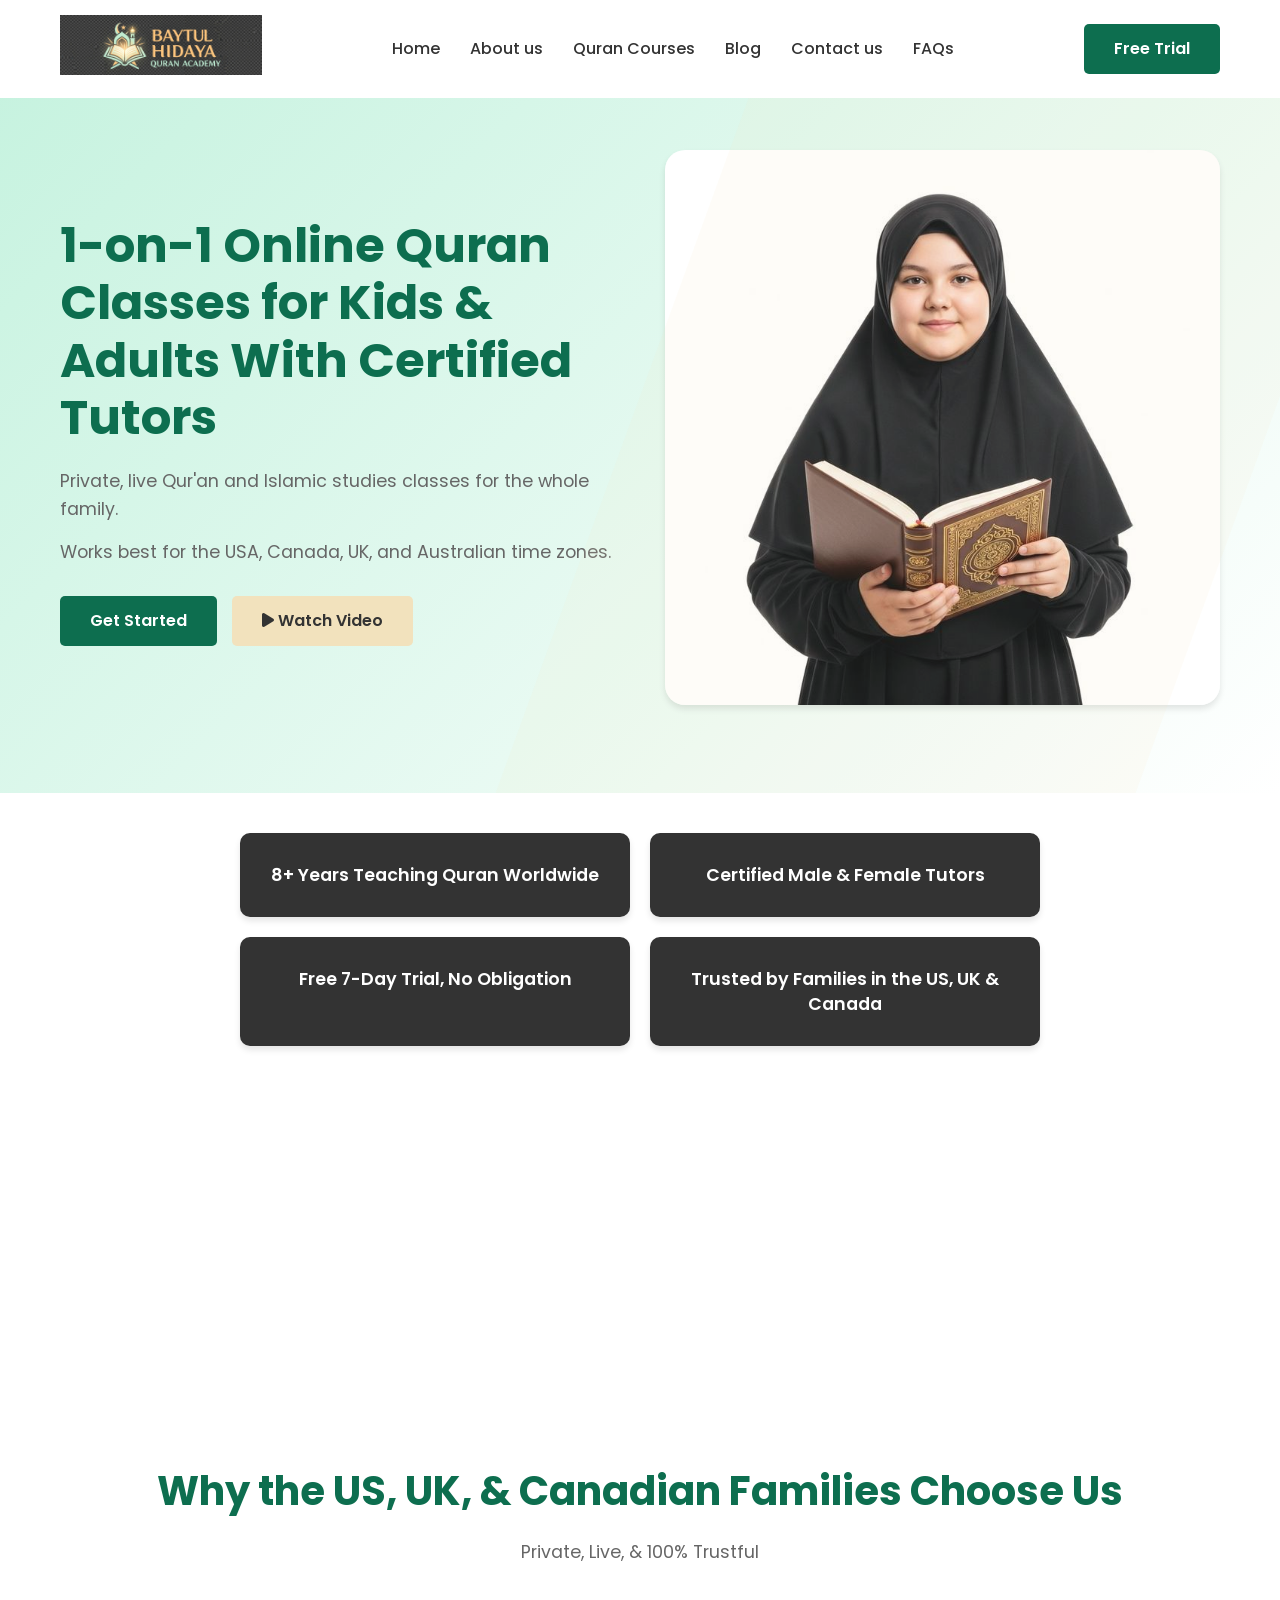
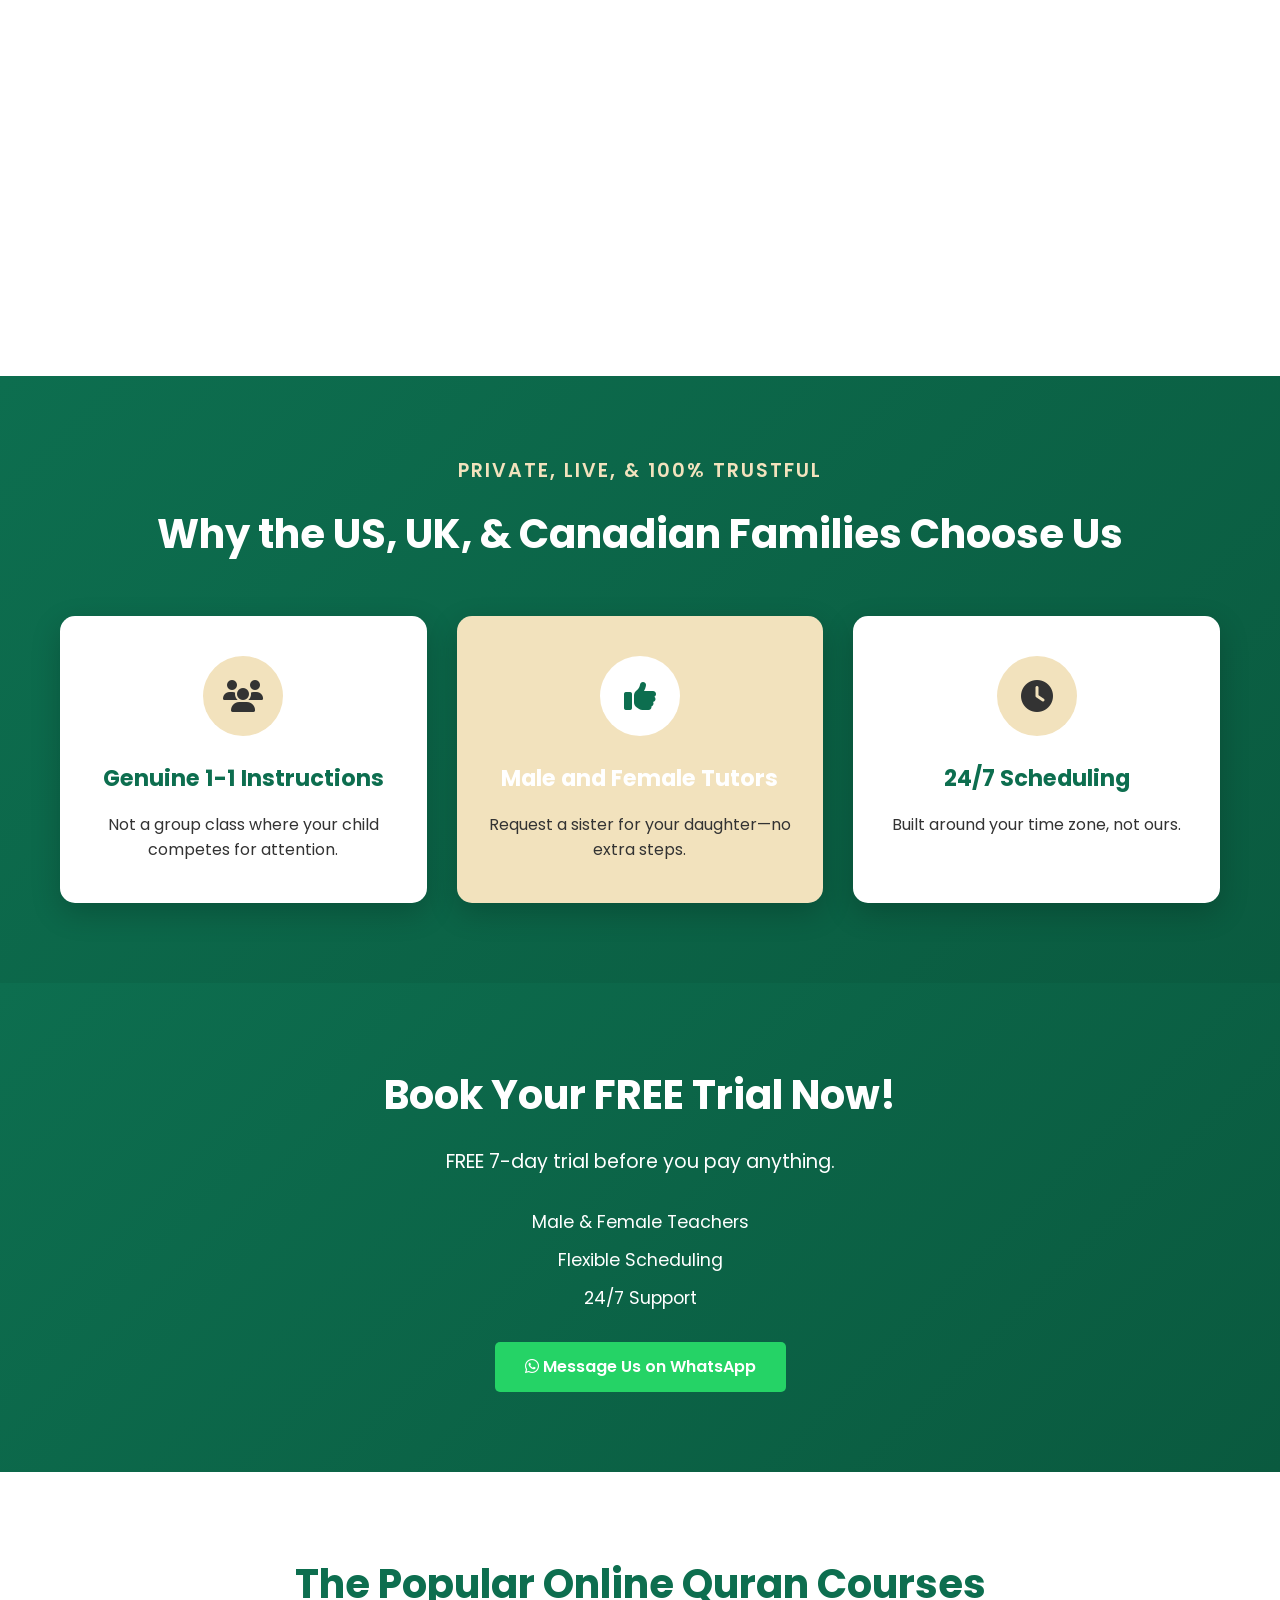
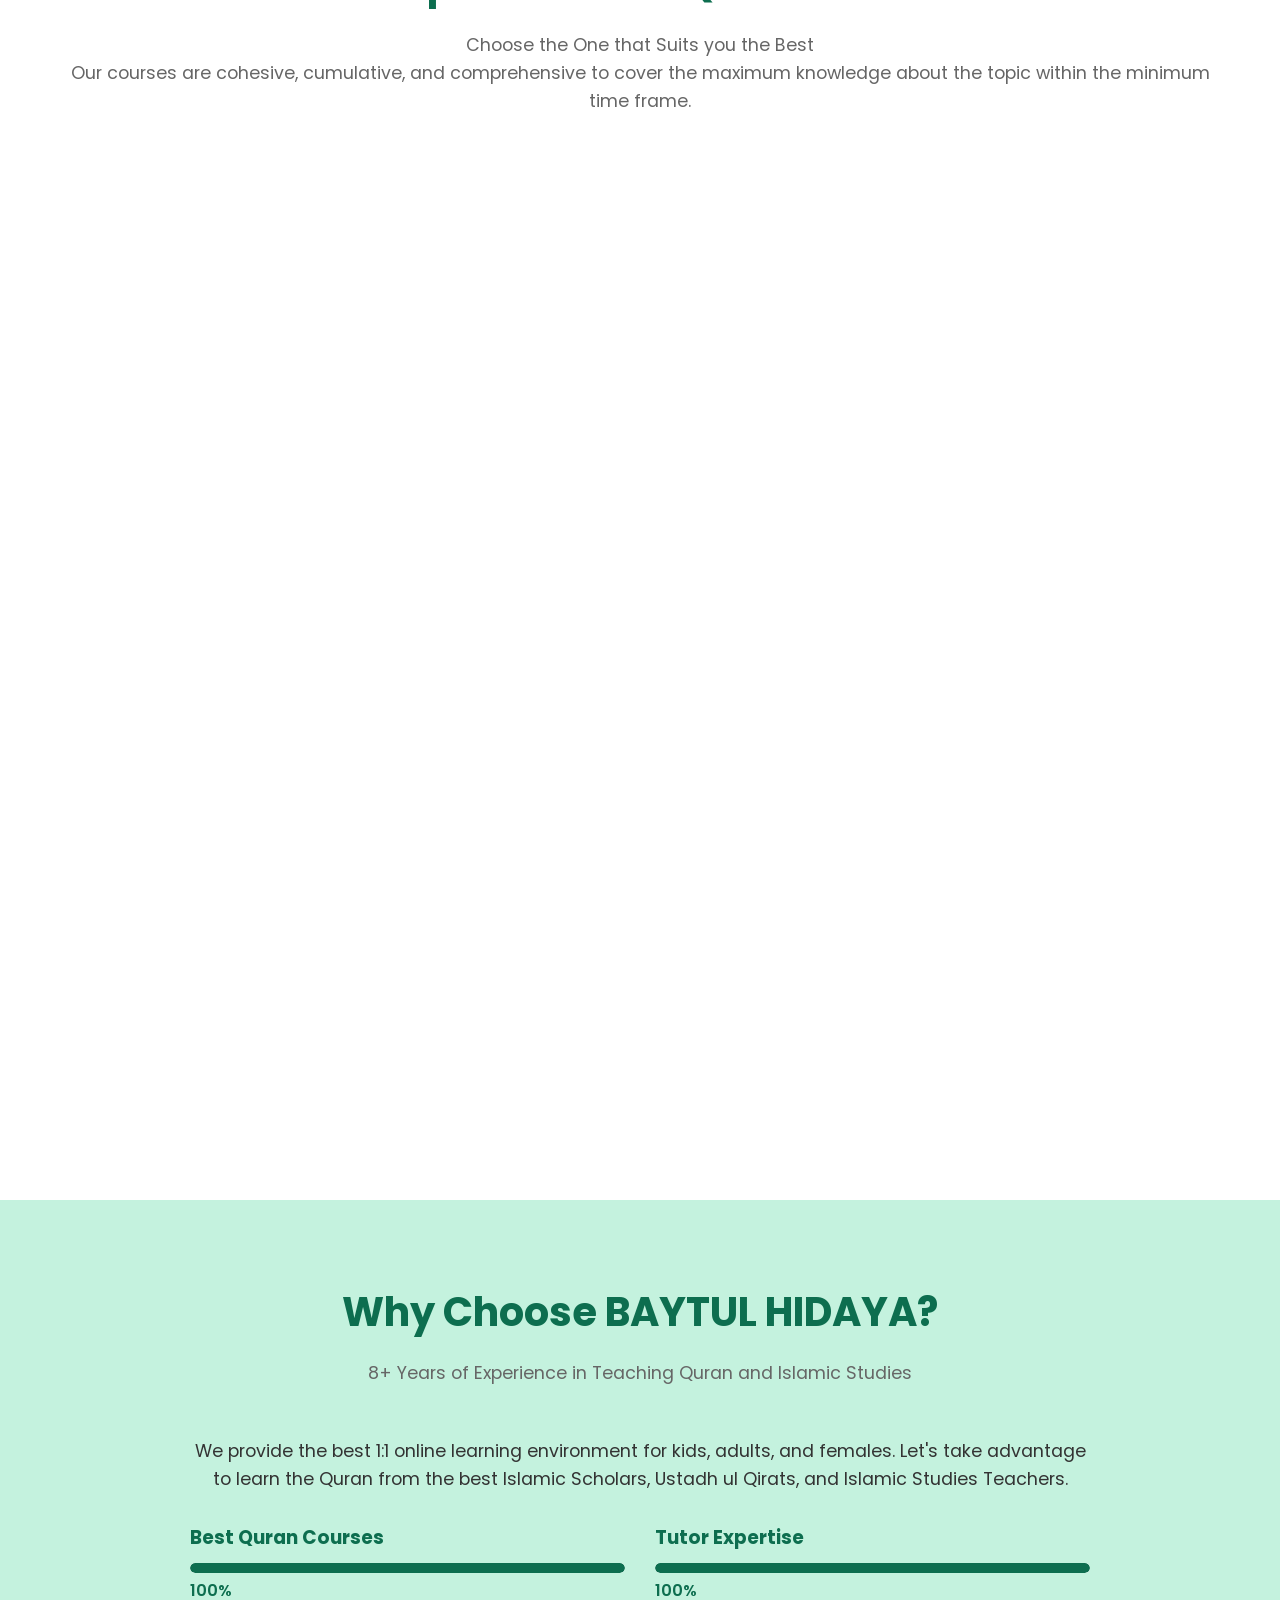
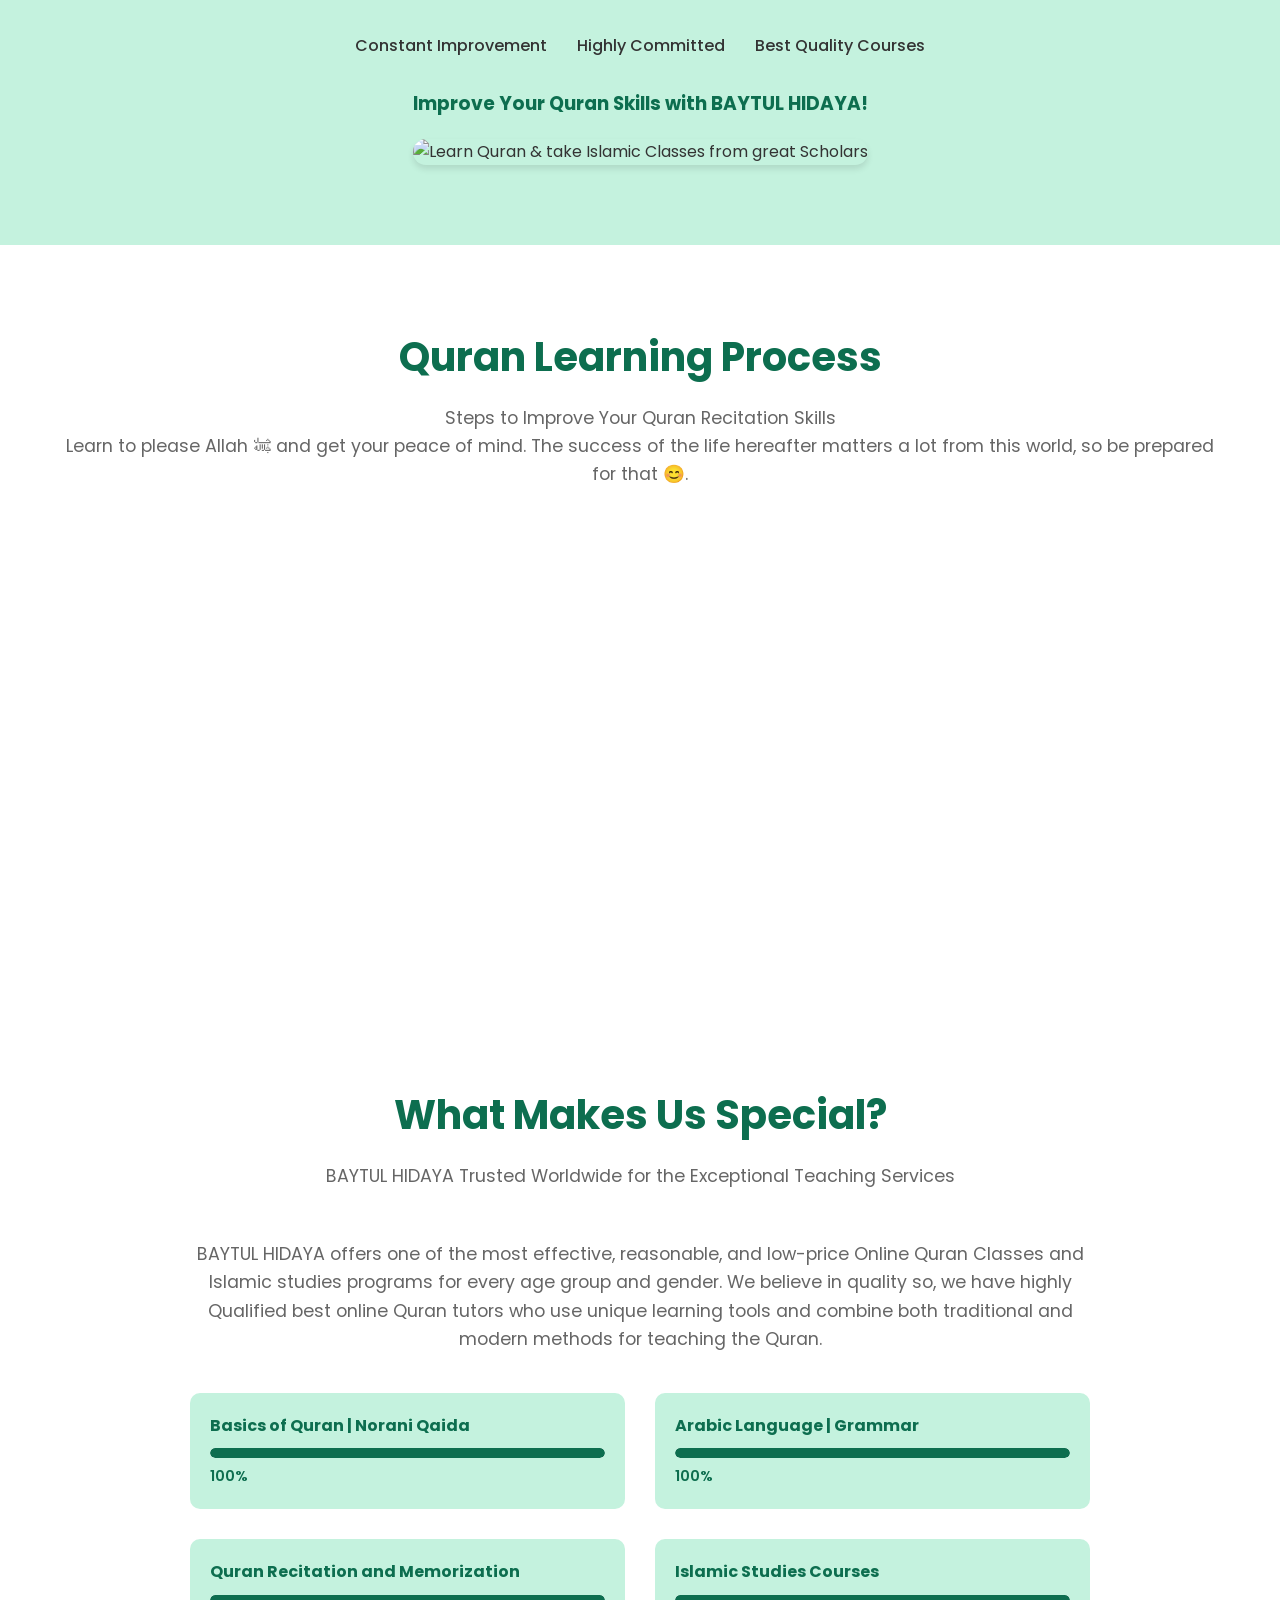
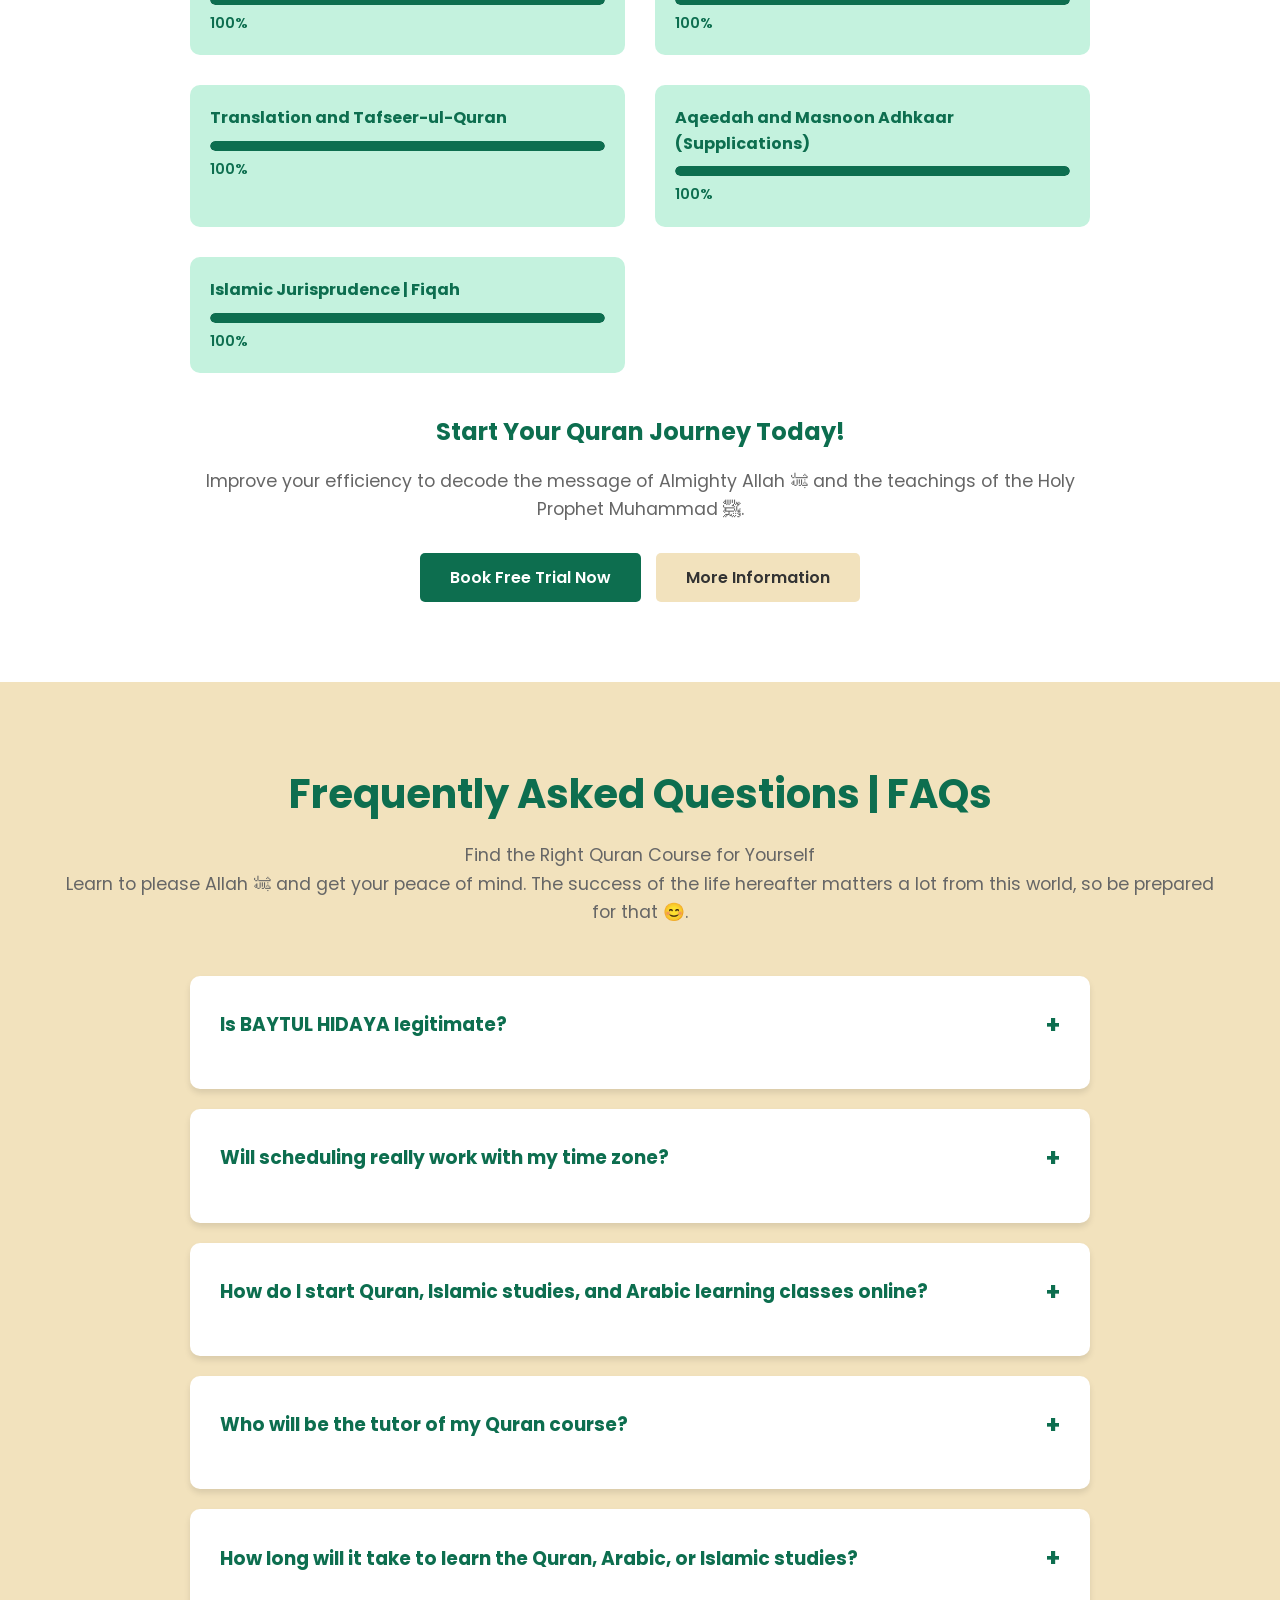
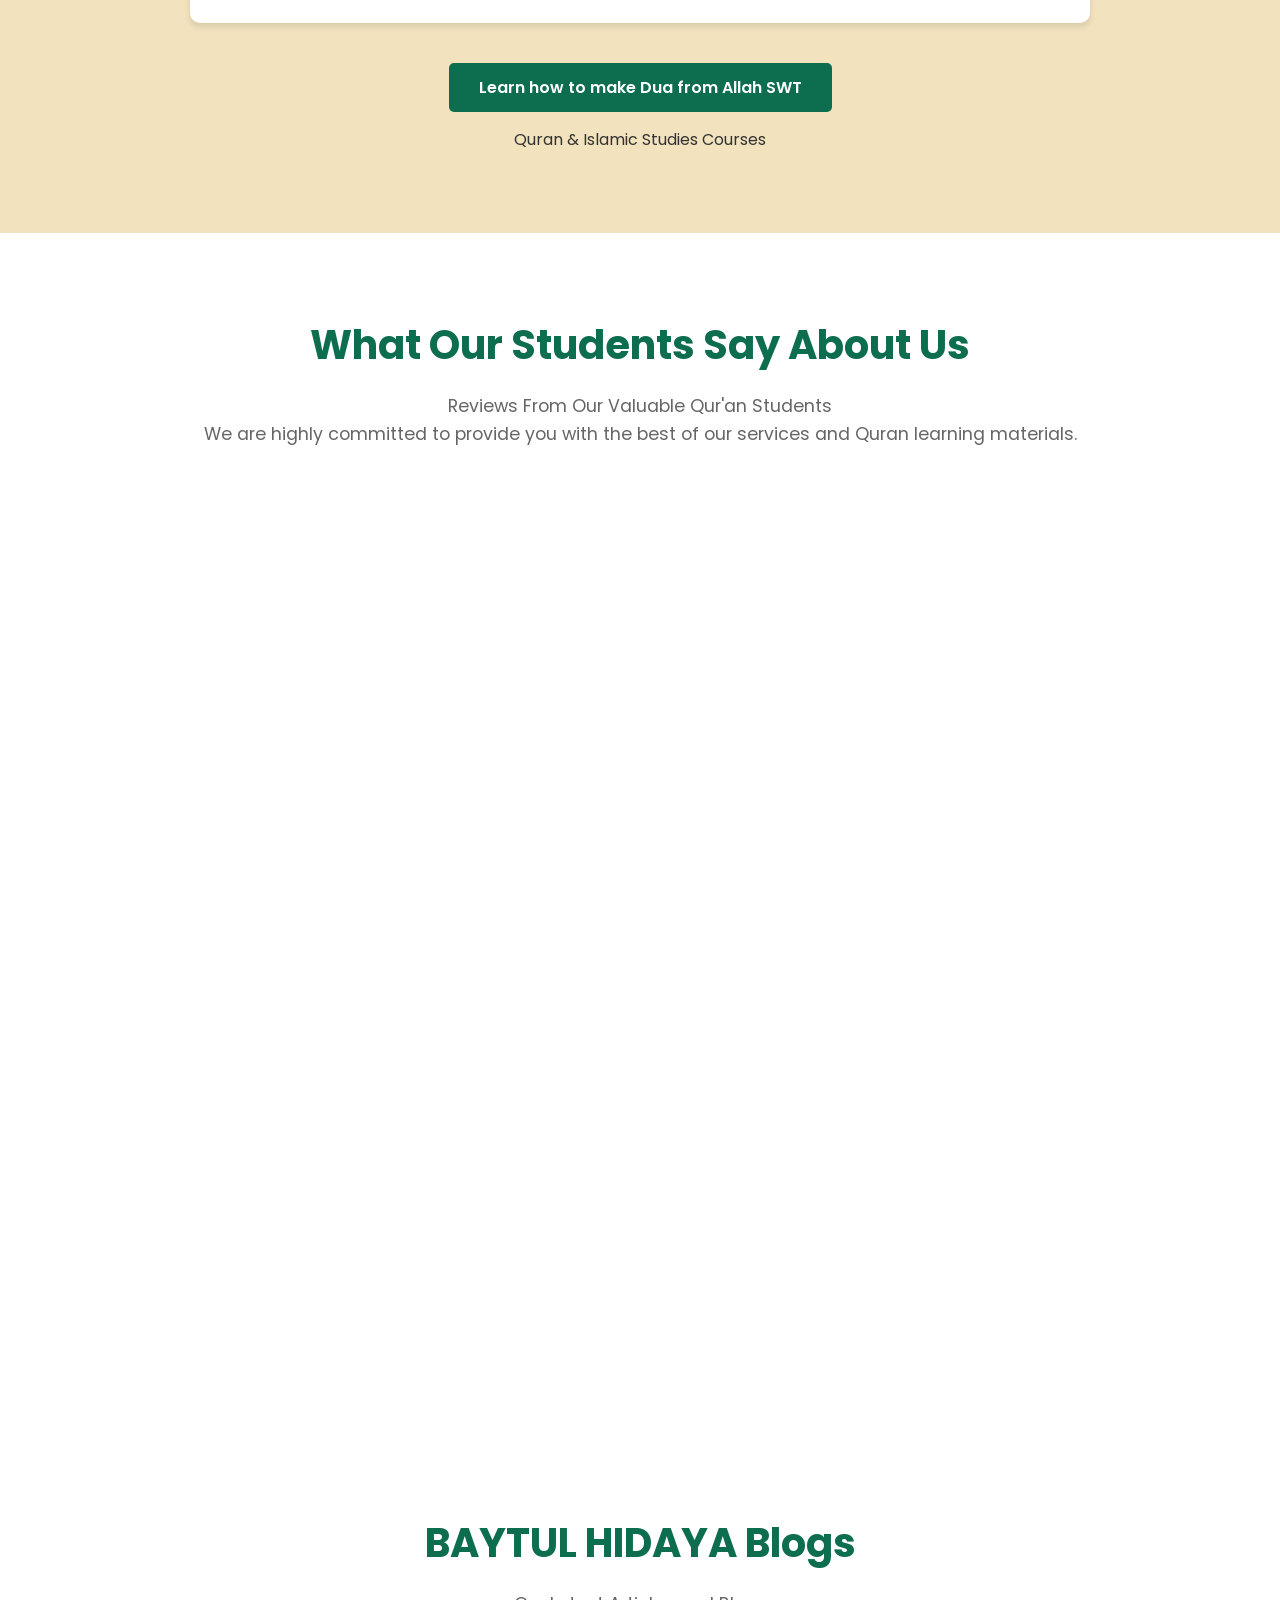
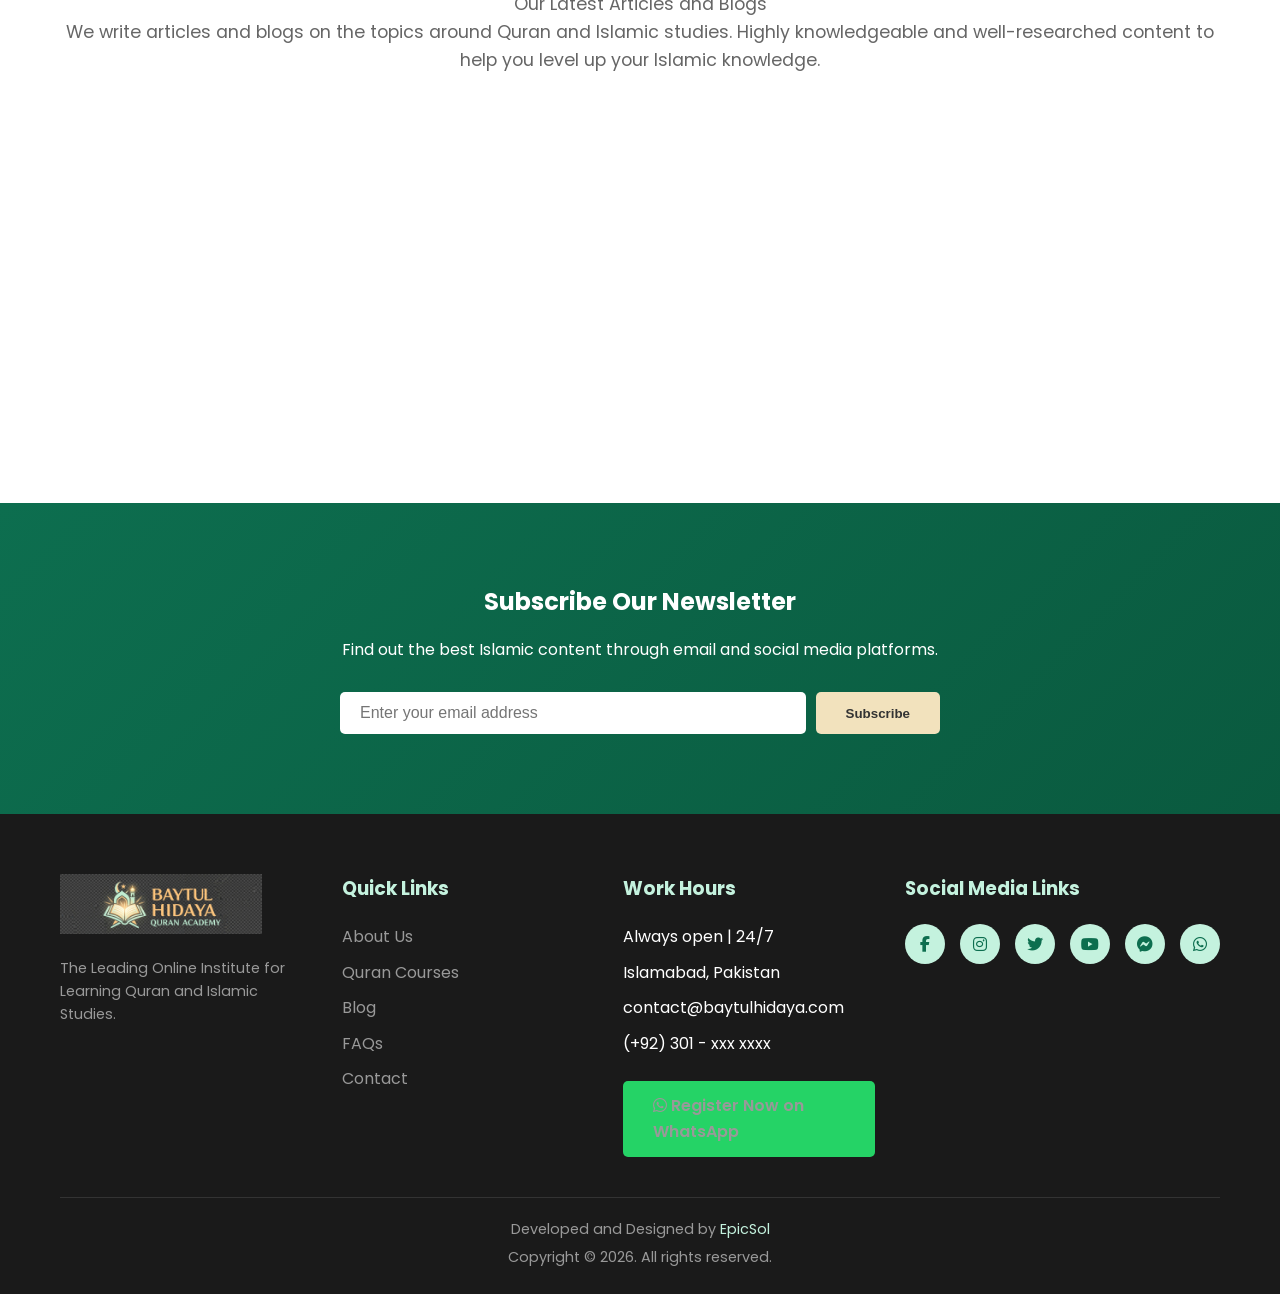
==== commit d85badc6: "ui changes" ====
--- a/index.html
+++ b/index.html
@@ -15,7 +15,7 @@
             <div class="container">
                 <div class="logo">
                     <a href="index.html">
-                        <img src="images/logo.png" alt="BAYTUL HIDAYA Logo">
+                        <img src="images/logo1.jfif" alt="BAYTUL HIDAYA Logo">
                     </a>
                 </div>
                 <ul class="nav-menu">
@@ -54,7 +54,27 @@
                     </div>
                 </div>
                 <div class="hero-image">
-                    <img src="images/hero-image.jpg" alt="Cute Muslim kid girl with Quran Majeed">
+                    <img src="images/muslim girl.jpg" alt="Cute Muslim kid girl with Quran Majeed">
+                </div>
+            </div>
+        </div>
+    </section>
+
+    <!-- Banner Tiles Section -->
+    <section class="banner-tiles">
+        <div class="container">
+            <div class="banner-tiles-grid">
+                <div class="banner-tile">
+                    <p>8+ Years Teaching Quran Worldwide</p>
+                </div>
+                <div class="banner-tile">
+                    <p>Certified Male & Female Tutors</p>
+                </div>
+                <div class="banner-tile">
+                    <p>Free 7-Day Trial, No Obligation</p>
+                </div>
+                <div class="banner-tile">
+                    <p>Trusted by Families in the US, UK & Canada</p>
                 </div>
             </div>
         </div>
@@ -108,6 +128,39 @@
                 </div>
                 <div class="feature-card">
                     <div class="feature-icon">
+                        <i class="fas fa-clock"></i>
+                    </div>
+                    <h3>24/7 Scheduling</h3>
+                    <p>Built around your time zone, not ours.</p>
+                </div>
+            </div>
+        </div>
+    </section>
+
+    <!-- Why Families Choose Us Section -->
+    <section class="why-families-choose">
+        <div class="container why-families-content">
+            <div class="why-families-header">
+                <p class="subtitle">Private, Live, & 100% Trustful</p>
+                <h2>Why the US, UK, & Canadian Families Choose Us</h2>
+            </div>
+            <div class="why-families-cards">
+                <div class="why-family-card white-bg">
+                    <div class="card-icon">
+                        <i class="fas fa-users"></i>
+                    </div>
+                    <h3>Genuine 1-1 Instructions</h3>
+                    <p>Not a group class where your child competes for attention.</p>
+                </div>
+                <div class="why-family-card orange-bg">
+                    <div class="card-icon">
+                        <i class="fas fa-thumbs-up"></i>
+                    </div>
+                    <h3>Male and Female Tutors</h3>
+                    <p>Request a sister for your daughter—no extra steps.</p>
+                </div>
+                <div class="why-family-card white-bg">
+                    <div class="card-icon">
                         <i class="fas fa-clock"></i>
                     </div>
                     <h3>24/7 Scheduling</h3>
@@ -642,7 +695,7 @@
         <div class="container">
             <div class="footer-grid">
                 <div class="footer-logo">
-                    <img src="images/logo.png" alt="BAYTUL HIDAYA Logo">
+                    <img src="images/logo1.jfif" alt="BAYTUL HIDAYA Logo">
                     <p>The Leading Online Institute for Learning Quran and Islamic Studies.</p>
                 </div>
                 <div class="footer-links">
--- a/css/style.css
+++ b/css/style.css
@@ -3,6 +3,11 @@
     margin: 0;
     padding: 0;
     box-sizing: border-box;
+}
+
+/* Prevent flash of unstyled content */
+body {
+    visibility: visible !important;
 }
 
 :root {
@@ -100,6 +105,12 @@
     flex-direction: column;
     cursor: pointer;
     gap: 5px;
+    opacity: 0;
+    transition: opacity 0.3s ease;
+}
+
+.hamburger.visible {
+    opacity: 1;
 }
 
 .hamburger span {
@@ -244,6 +255,43 @@
 @keyframes float {
     0%, 100% { transform: translateY(0); }
     50% { transform: translateY(-20px); }
+}
+
+/* Banner Tiles Section */
+.banner-tiles {
+    padding: 40px 0;
+    background: var(--white);
+}
+
+.banner-tiles-grid {
+    display: grid;
+    grid-template-columns: repeat(2, 1fr);
+    gap: 20px;
+    max-width: 800px;
+    margin: 0 auto;
+}
+
+.banner-tile {
+    background: #333333;
+    color: var(--white);
+    padding: 30px 25px;
+    border-radius: 10px;
+    text-align: center;
+    transition: var(--transition);
+    box-shadow: var(--shadow);
+}
+
+.banner-tile:hover {
+    transform: translateY(-5px);
+    box-shadow: 0 8px 15px rgba(0, 0, 0, 0.2);
+    background: #2a2a2a;
+}
+
+.banner-tile p {
+    font-size: 1.1rem;
+    font-weight: 600;
+    line-height: 1.4;
+    margin: 0;
 }
 
 /* Stats Section */
@@ -982,6 +1030,10 @@
         font-size: 2.5rem;
     }
     
+    .banner-tiles-grid {
+        grid-template-columns: 1fr;
+    }
+    
     .stats-grid,
     .features-grid,
     .courses-grid,
@@ -1023,6 +1075,7 @@
     
     .hamburger {
         display: flex;
+        opacity: 1;
     }
     
     .hamburger.active span:nth-child(1) {
@@ -1043,6 +1096,10 @@
     
     .hero-buttons {
         flex-direction: column;
+    }
+    
+    .banner-tiles-grid {
+        grid-template-columns: 1fr;
     }
     
     .stats-grid,
@@ -1149,6 +1206,11 @@
 .animate-on-scroll.visible {
     opacity: 1;
     transform: translateY(0);
+}
+
+/* Prevent flash of invisible content */
+body {
+    visibility: visible !important;
 }
 
 /* Page Header */
@@ -1767,4 +1829,197 @@
 .faq-page .faq-cta p {
     margin-top: 15px;
     color: var(--text-light);
+}
+
+/* Why Families Choose Us Section */
+.why-families-choose {
+    padding: 80px 0;
+    background: var(--dark-green);
+    position: relative;
+    overflow: hidden;
+}
+
+.why-families-choose::before {
+    content: '';
+    position: absolute;
+    top: 0;
+    left: 0;
+    right: 0;
+    bottom: 0;
+    background: linear-gradient(135deg, rgba(13, 110, 79, 0.95) 0%, rgba(10, 90, 63, 0.95) 100%);
+    z-index: 1;
+}
+
+.why-families-content {
+    position: relative;
+    z-index: 2;
+}
+
+.why-families-header {
+    text-align: center;
+    margin-bottom: 50px;
+}
+
+.why-families-header .subtitle {
+    color: var(--primary-orange);
+    font-size: 1.2rem;
+    font-weight: 600;
+    margin-bottom: 15px;
+    text-transform: uppercase;
+    letter-spacing: 2px;
+    /* animation: fadeInDown 0.8s ease-out; */
+}
+
+.why-families-header h2 {
+    color: var(--white);
+    font-size: 2.5rem;
+    margin-bottom: 10px;
+    /* animation: fadeInUp 0.8s ease-out 0.2s backwards; */
+}
+
+.why-families-cards {
+    display: grid;
+    grid-template-columns: repeat(3, 1fr);
+    gap: 30px;
+    max-width: 1200px;
+    margin: 0 auto;
+}
+
+.why-family-card {
+    padding: 40px 30px;
+    border-radius: 15px;
+    text-align: center;
+    transition: var(--transition);
+    position: relative;
+    overflow: hidden;
+    box-shadow: 0 10px 30px rgba(0, 0, 0, 0.2);
+}
+
+.why-family-card.white-bg {
+    background: var(--white);
+}
+
+.why-family-card.orange-bg {
+    background: var(--primary-orange);
+}
+
+.why-family-card:hover {
+    transform: translateY(-15px) scale(1.02);
+    box-shadow: 0 20px 40px rgba(0, 0, 0, 0.3);
+}
+
+.why-family-card .card-icon {
+    width: 80px;
+    height: 80px;
+    border-radius: 50%;
+    display: flex;
+    align-items: center;
+    justify-content: center;
+    margin: 0 auto 25px;
+    font-size: 2rem;
+    transition: var(--transition);
+}
+
+.why-family-card.white-bg .card-icon {
+    background: var(--primary-orange);
+    color: var(--text-dark);
+}
+
+.why-family-card.orange-bg .card-icon {
+    background: var(--white);
+    color: var(--dark-green);
+}
+
+.why-family-card:hover .card-icon {
+    transform: rotateY(360deg);
+}
+
+.why-family-card h3 {
+    font-size: 1.4rem;
+    margin-bottom: 15px;
+    font-weight: 700;
+}
+
+.why-family-card.white-bg h3 {
+    color: var(--dark-green);
+}
+
+.why-family-card.orange-bg h3 {
+    color: var(--white);
+}
+
+.why-family-card p {
+    font-size: 1rem;
+    line-height: 1.6;
+    color: var(--text-dark);
+}
+
+.why-family-card:nth-child(1) {
+    /* animation: slideInLeft 0.8s ease-out 0.3s backwards; */
+}
+
+.why-family-card:nth-child(2) {
+    /* animation: fadeInUp 0.8s ease-out 0.5s backwards; */
+}
+
+.why-family-card:nth-child(3) {
+    /* animation: slideInRight 0.8s ease-out 0.7s backwards; */
+}
+
+@keyframes fadeInDown {
+    from {
+        opacity: 0;
+        transform: translateY(-30px);
+    }
+    to {
+        opacity: 1;
+        transform: translateY(0);
+    }
+}
+
+@keyframes slideInLeft {
+    from {
+        opacity: 0;
+        transform: translateX(-50px);
+    }
+    to {
+        opacity: 1;
+        transform: translateX(0);
+    }
+}
+
+@keyframes slideInRight {
+    from {
+        opacity: 0;
+        transform: translateX(50px);
+    }
+    to {
+        opacity: 1;
+        transform: translateX(0);
+    }
+}
+
+/* Responsive Design for Why Families Section */
+@media (max-width: 1024px) {
+    .why-families-cards {
+        grid-template-columns: repeat(2, 1fr);
+    }
+    
+    .why-families-header h2 {
+        font-size: 2rem;
+    }
+}
+
+@media (max-width: 768px) {
+    .why-families-cards {
+        grid-template-columns: 1fr;
+    }
+    
+    .why-families-header h2 {
+        font-size: 1.8rem;
+    }
+    
+    .why-family-card {
+        padding: 30px 25px;
+    }
 }
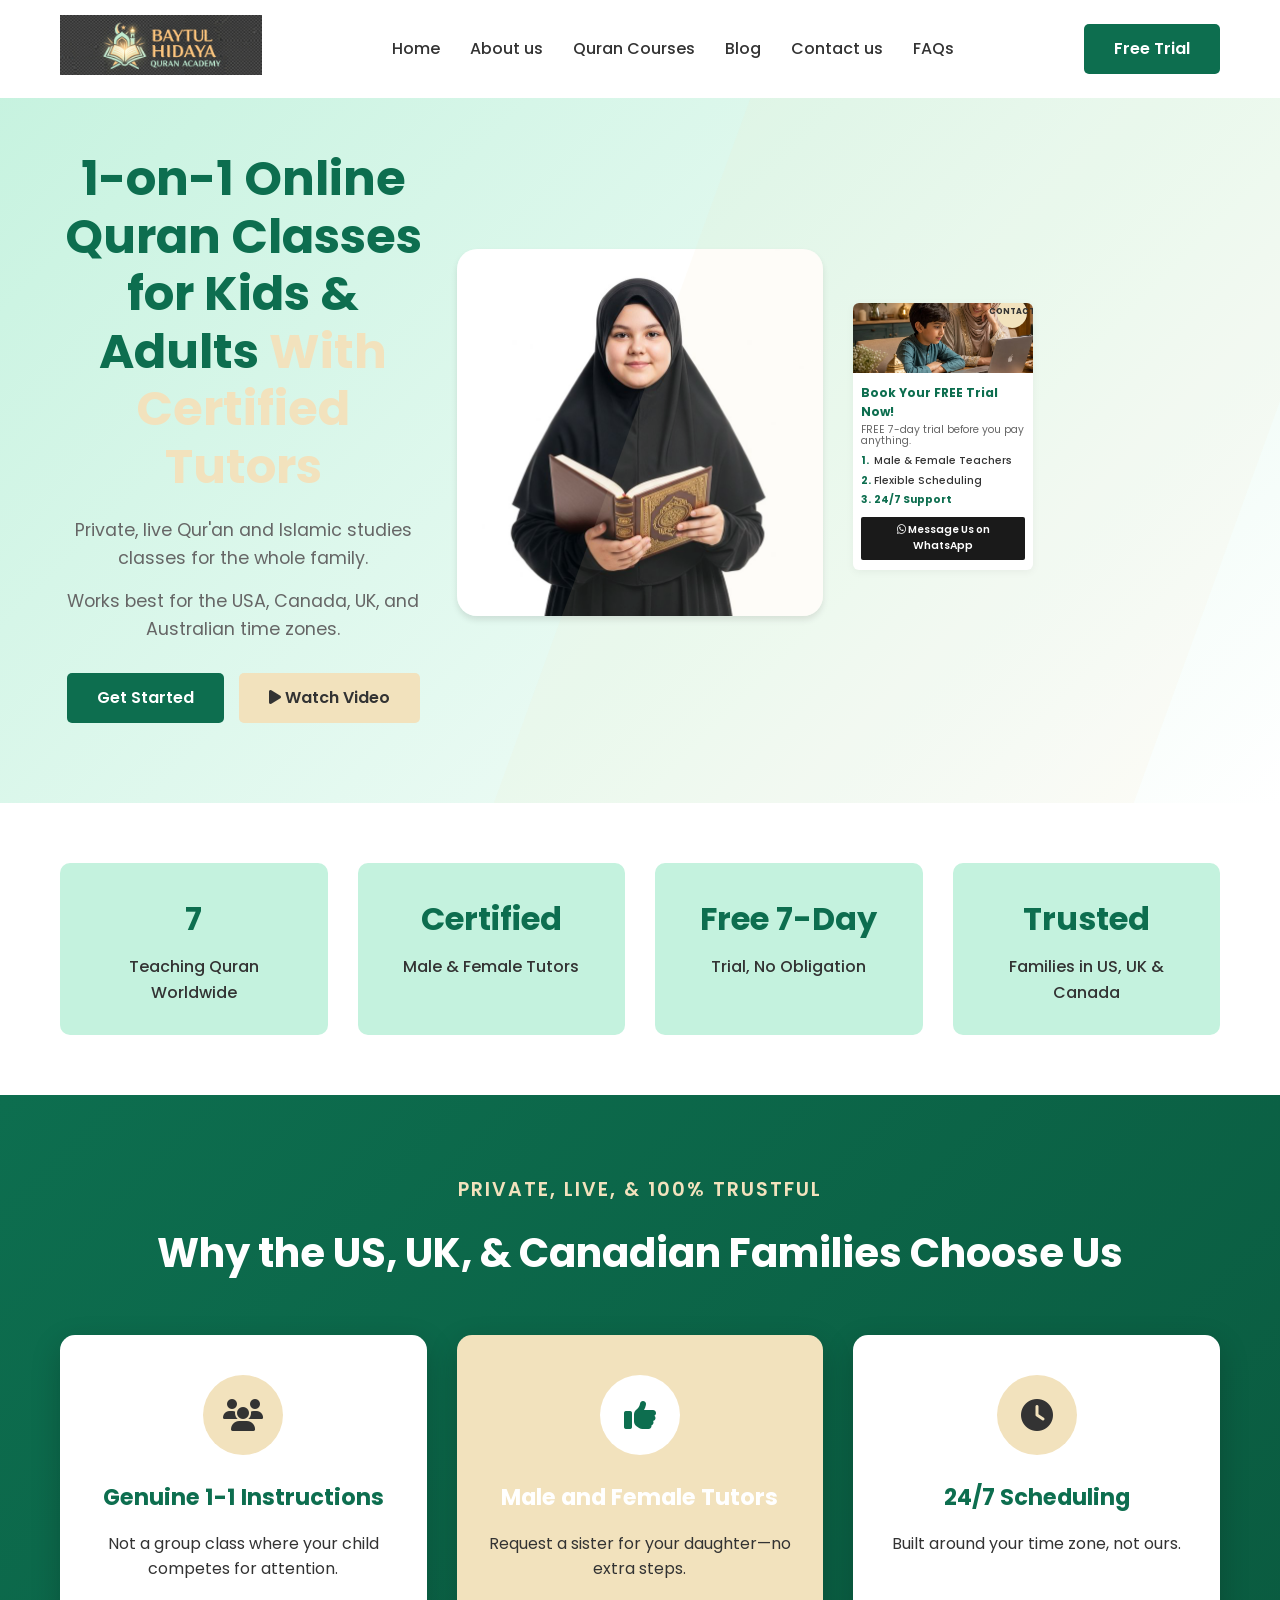
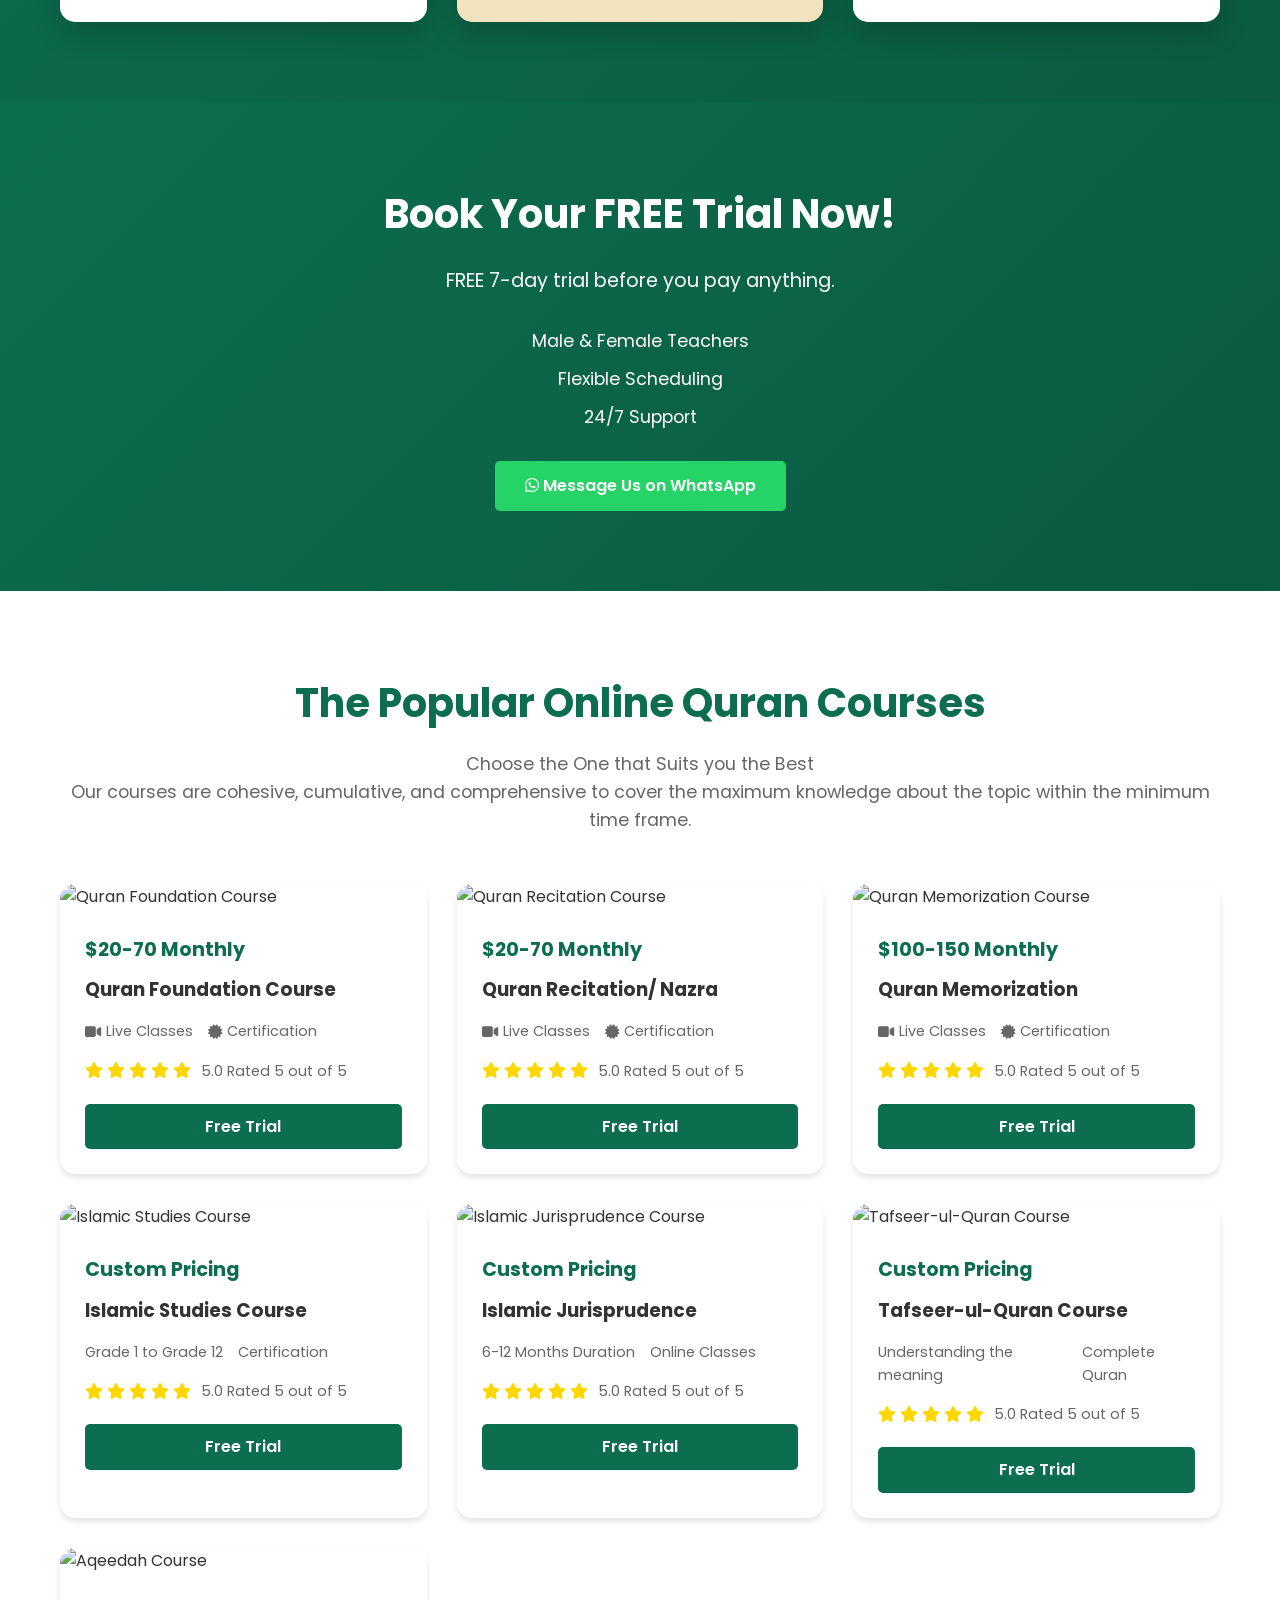
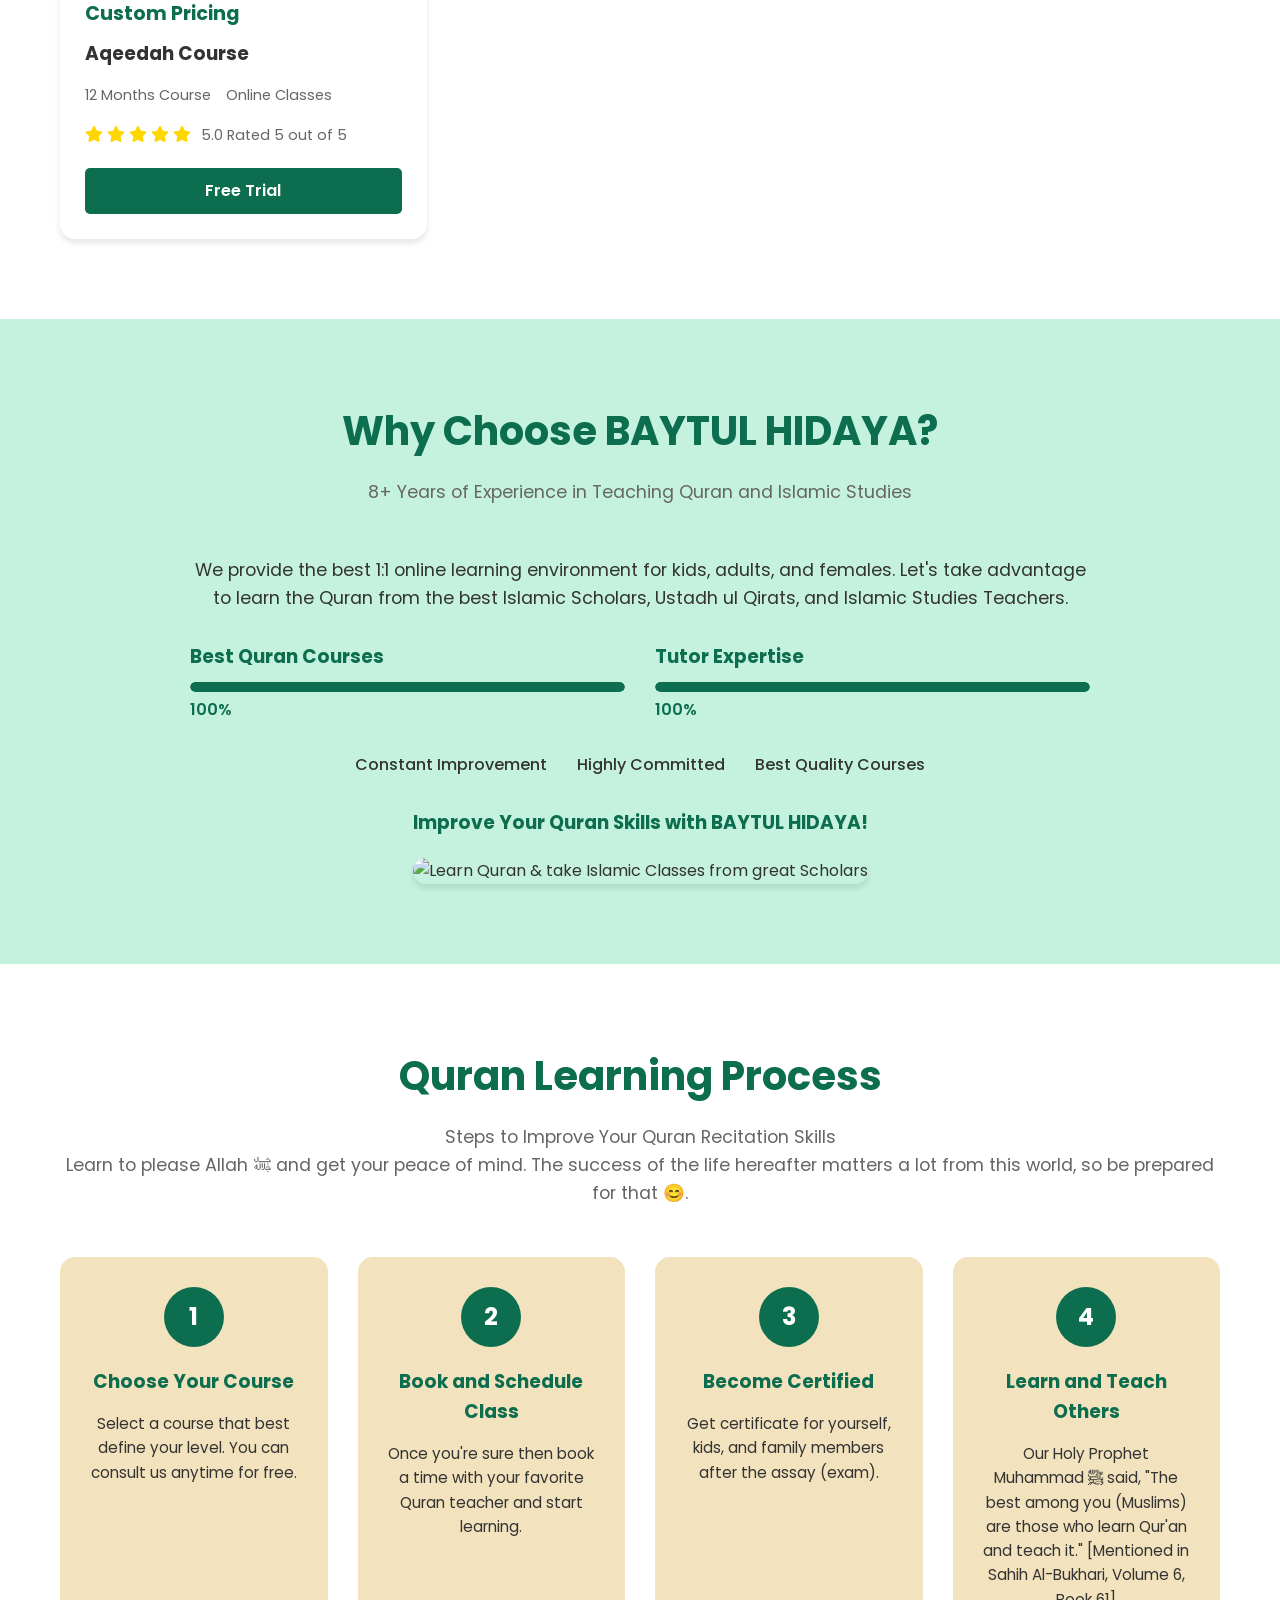
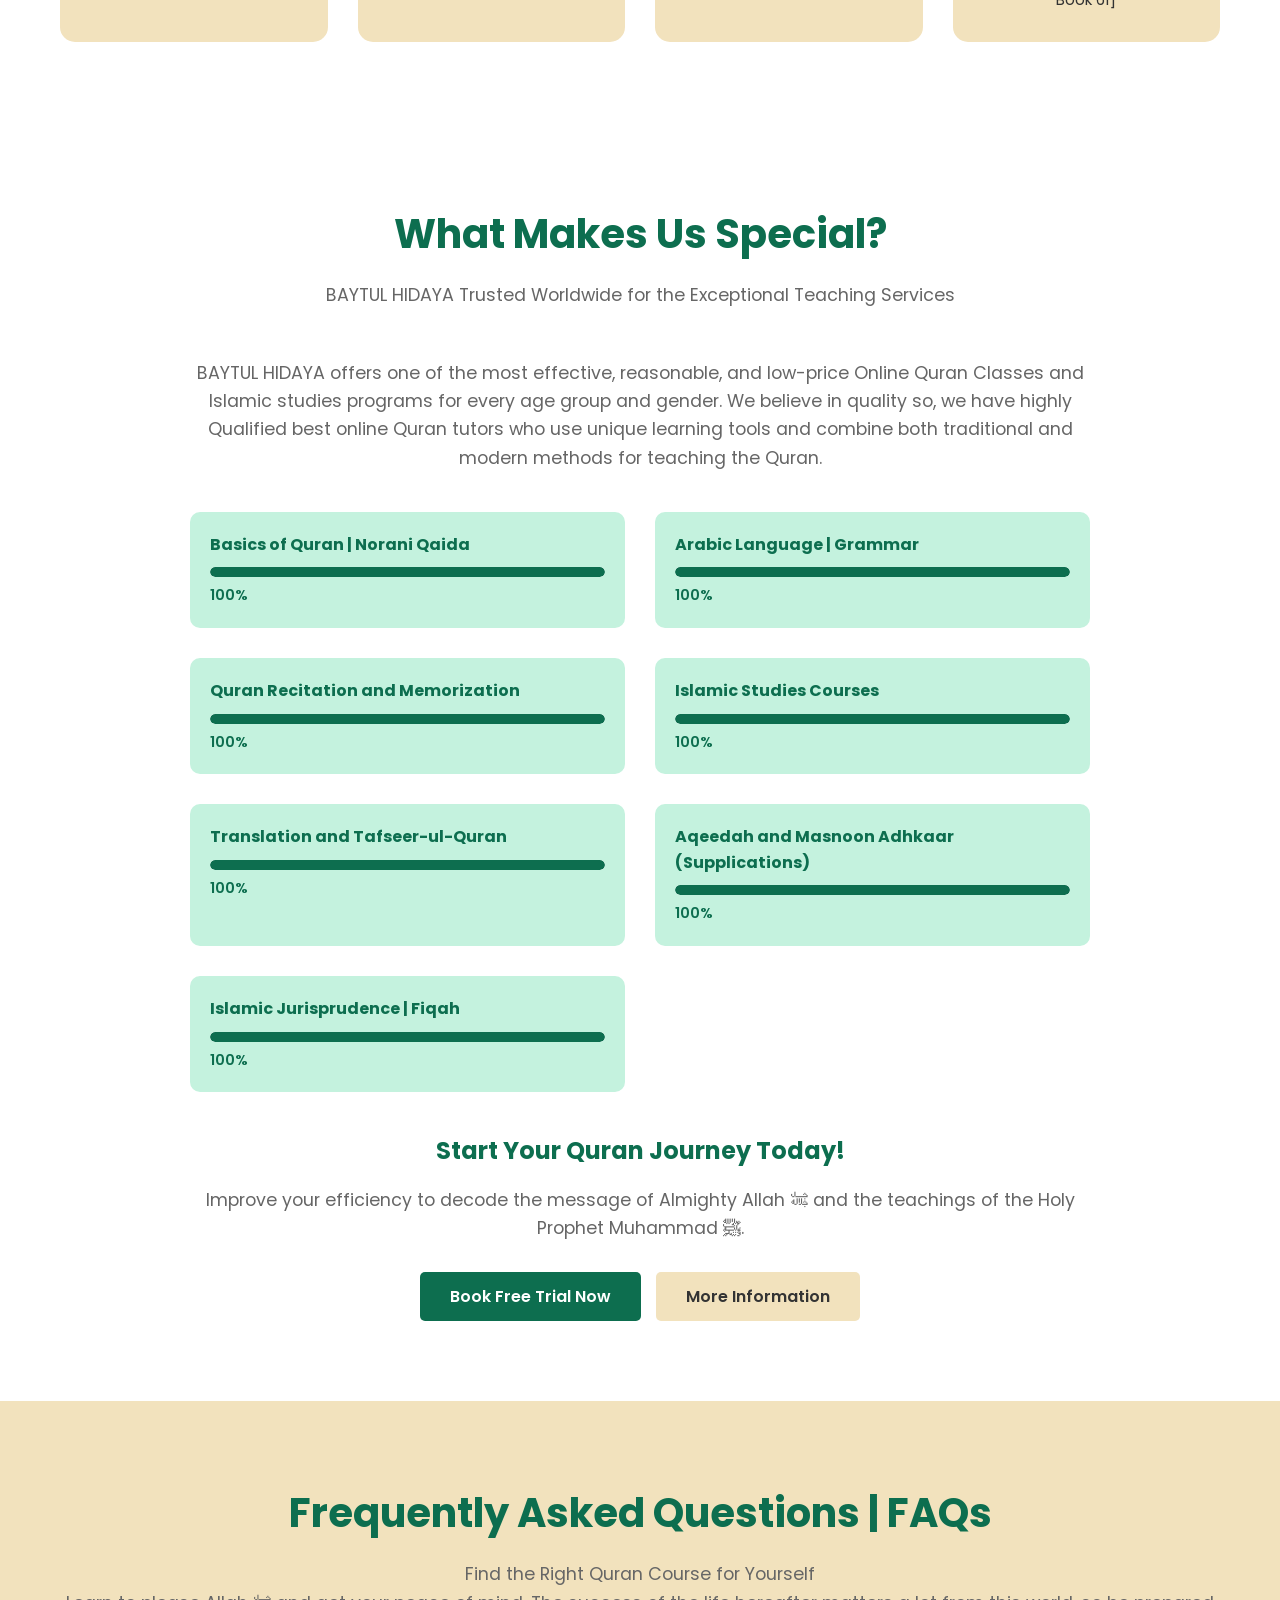
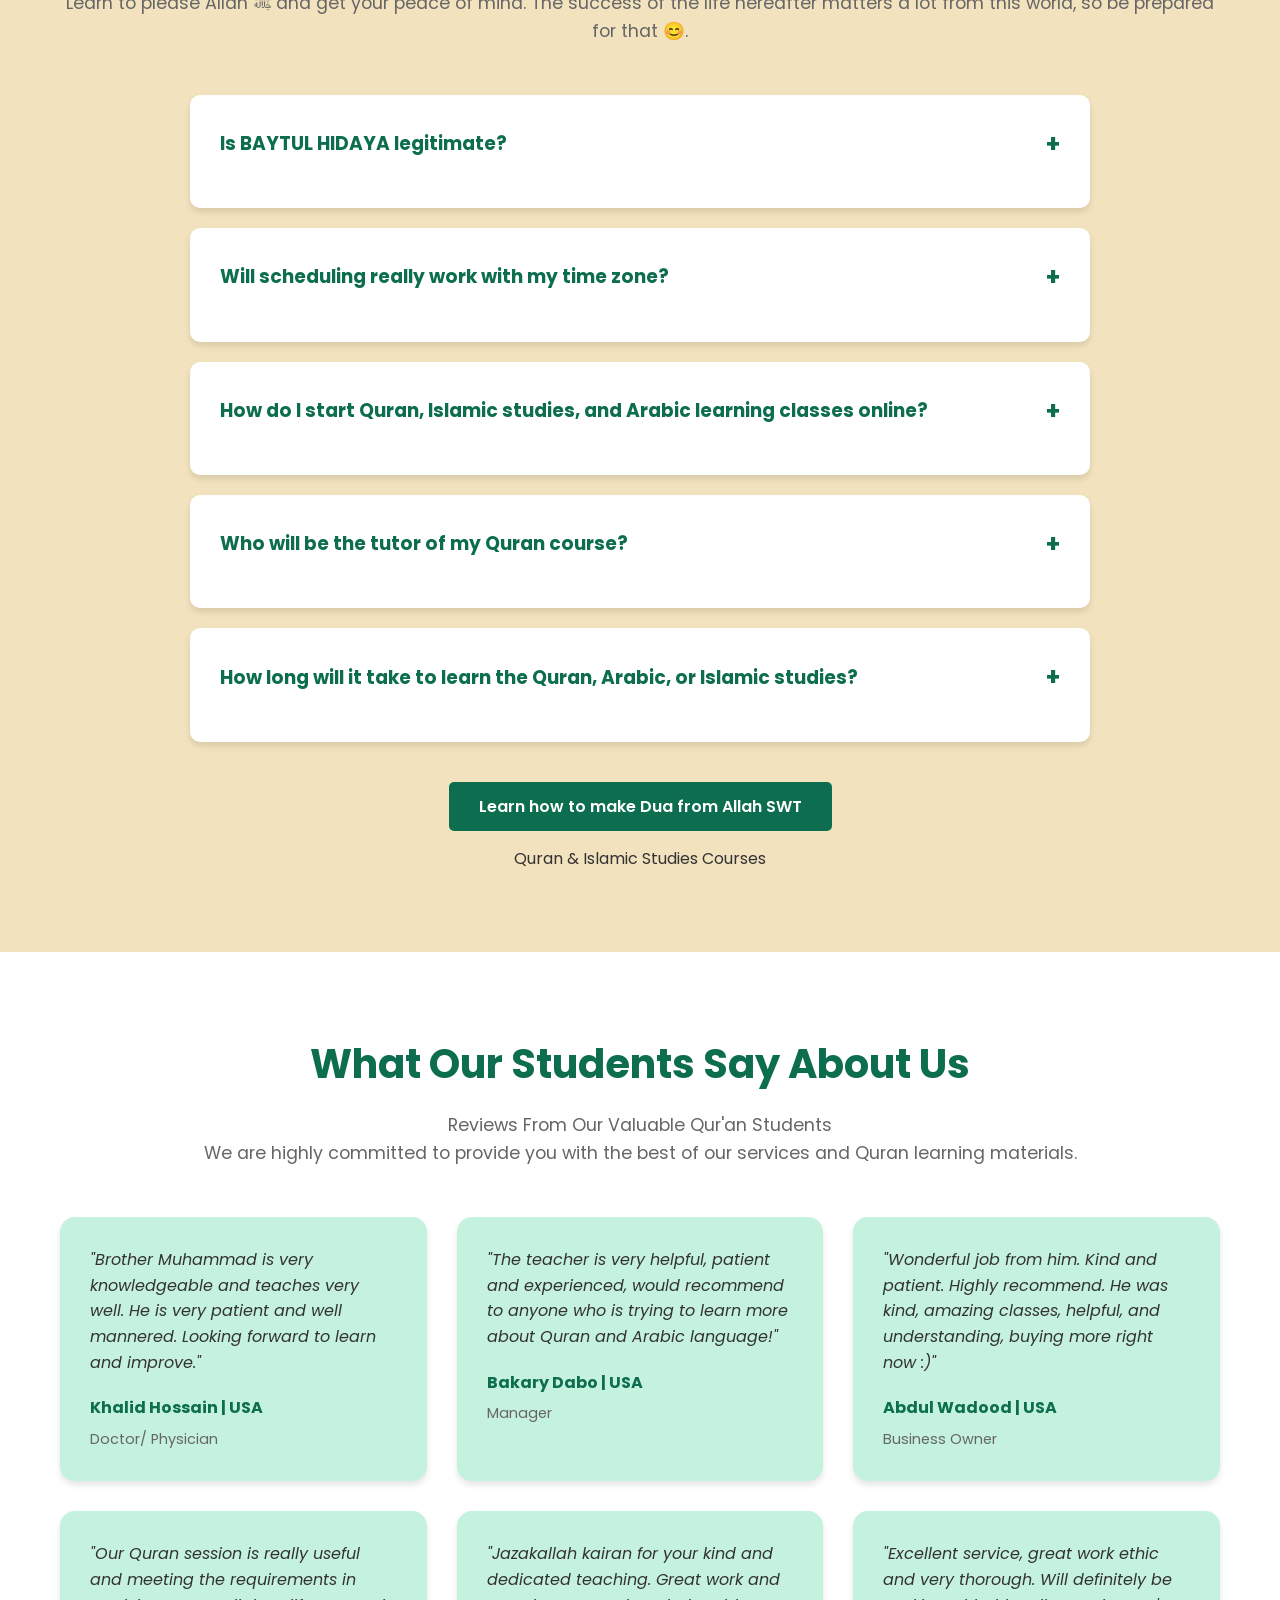
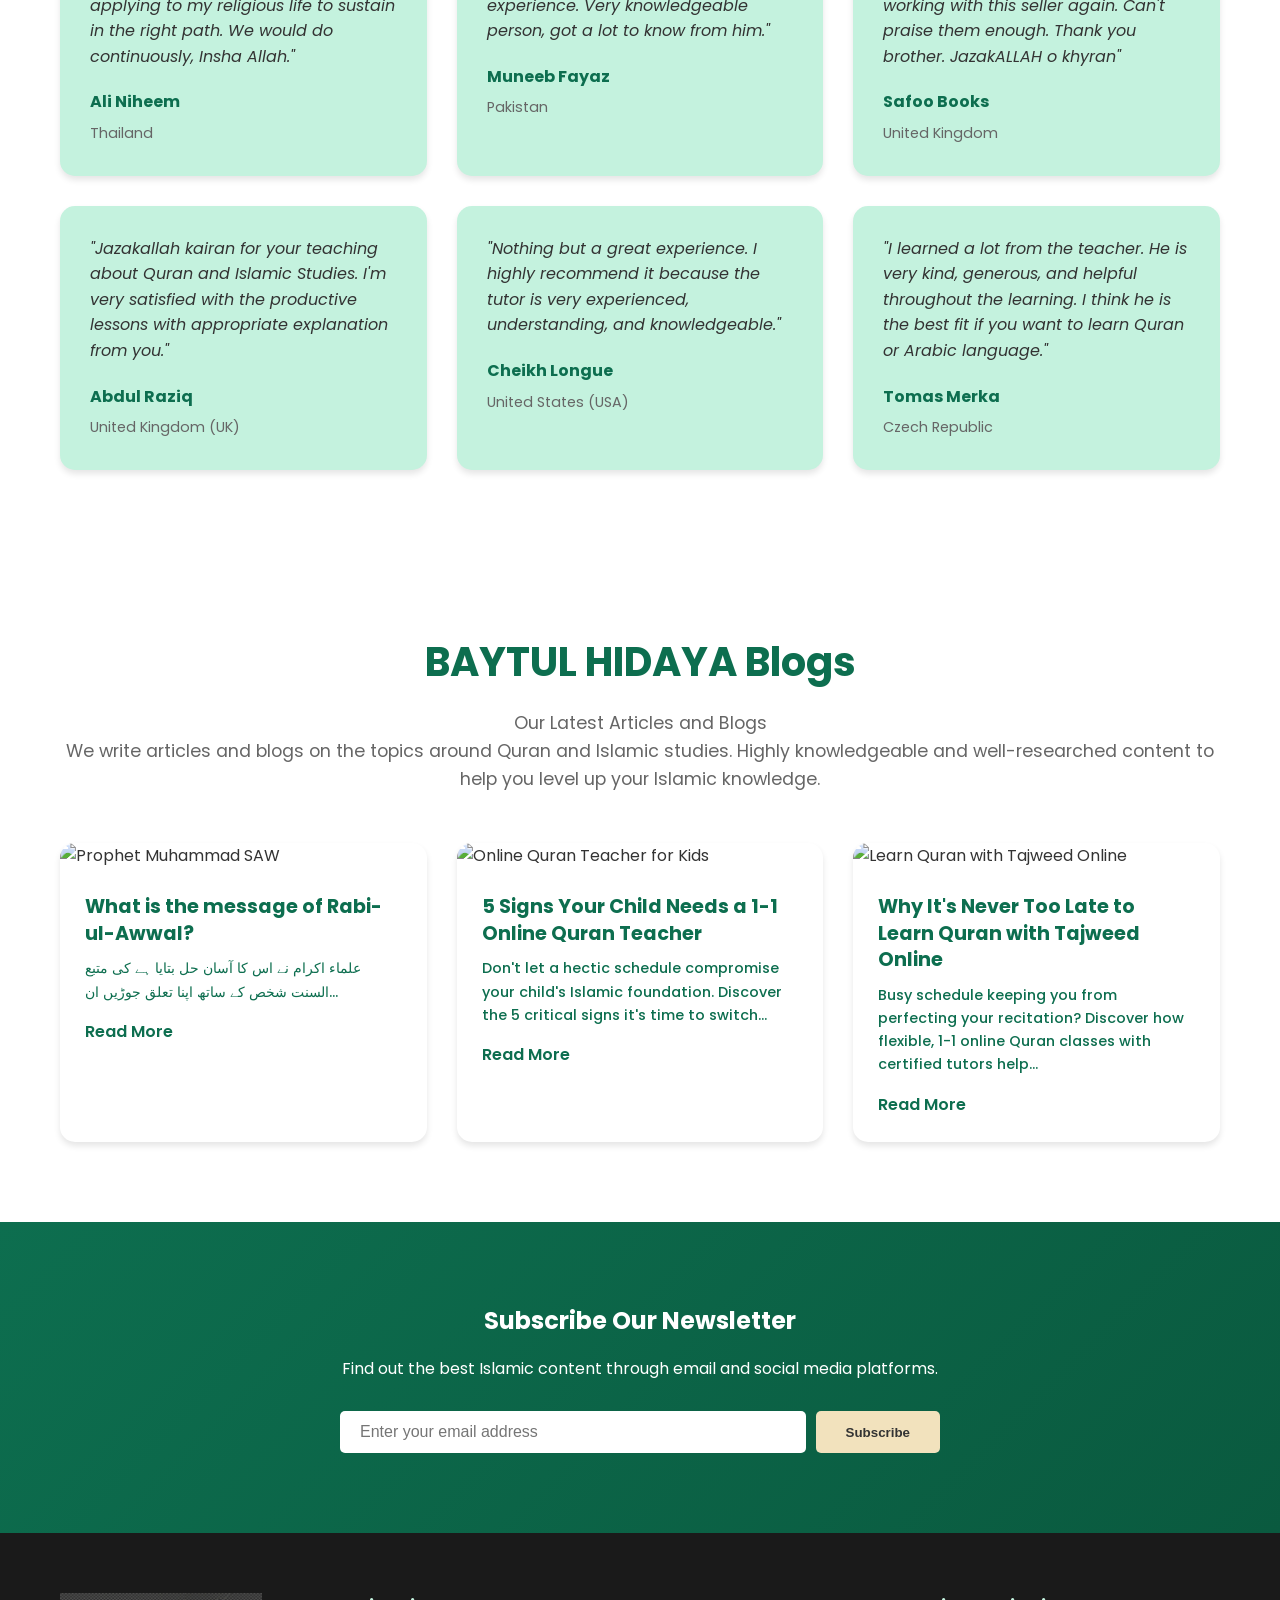
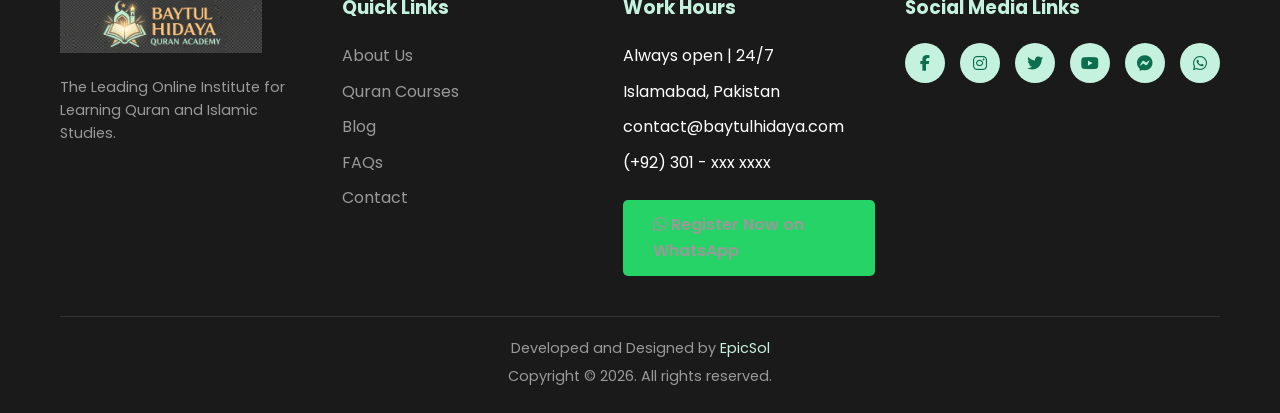
==== commit 70c78eb3: "Fix scroll animation timing and remove sections from homepage - Fixed JavaScript timing issue causin" ====
--- a/index.html
+++ b/index.html
@@ -43,7 +43,7 @@
         <div class="container">
             <div class="hero-content">
                 <div class="hero-text">
-                    <h1>1-on-1 Online Quran Classes for Kids & Adults With Certified Tutors</h1>
+                    <h1>1-on-1 Online Quran Classes for Kids & Adults <span class="highlight-orange">With Certified Tutors</span></h1>
                     <p>Private, live Qur'an and Islamic studies classes for the whole family.</p>
                     <p>Works best for the USA, Canada, UK, and Australian time zones.</p>
                     <div class="hero-buttons">
@@ -56,25 +56,25 @@
                 <div class="hero-image">
                     <img src="images/muslim girl.jpg" alt="Cute Muslim kid girl with Quran Majeed">
                 </div>
-            </div>
-        </div>
-    </section>
-
-    <!-- Banner Tiles Section -->
-    <section class="banner-tiles">
-        <div class="container">
-            <div class="banner-tiles-grid">
-                <div class="banner-tile">
-                    <p>8+ Years Teaching Quran Worldwide</p>
-                </div>
-                <div class="banner-tile">
-                    <p>Certified Male & Female Tutors</p>
-                </div>
-                <div class="banner-tile">
-                    <p>Free 7-Day Trial, No Obligation</p>
-                </div>
-                <div class="banner-tile">
-                    <p>Trusted by Families in the US, UK & Canada</p>
+                <div class="hero-cta-card">
+                    <div class="cta-card-contact">
+                        <span>CONTACT</span>
+                    </div>
+                    <div class="cta-card-image">
+                        <img src="images/2.png" alt="Family Video Call">
+                    </div>
+                    <div class="cta-card-content">
+                        <h3>Book Your FREE Trial Now!</h3>
+                        <p>FREE 7-day trial before you pay anything.</p>
+                        <ol>
+                            <li>Male & Female Teachers</li>
+                            <li>Flexible Scheduling</li>
+                            <li><strong>24/7 Support</strong></li>
+                        </ol>
+                        <a href="https://wa.me/message/RNBNJLRW5IJGC1" target="_blank" class="btn-whatsapp-black">
+                            <i class="fab fa-whatsapp"></i> Message Us on WhatsApp
+                        </a>
+                    </div>
                 </div>
             </div>
         </div>
@@ -99,39 +99,6 @@
                 <div class="stat-item">
                     <h3>Trusted</h3>
                     <p>Families in US, UK & Canada</p>
-                </div>
-            </div>
-        </div>
-    </section>
-
-    <!-- Features Section -->
-    <section class="features">
-        <div class="container">
-            <div class="section-header">
-                <h2>Why the US, UK, & Canadian Families Choose Us</h2>
-                <p>Private, Live, & 100% Trustful</p>
-            </div>
-            <div class="features-grid">
-                <div class="feature-card">
-                    <div class="feature-icon">
-                        <i class="fas fa-user-graduate"></i>
-                    </div>
-                    <h3>Genuine 1-1 Instructions</h3>
-                    <p>Not a group class where your child competes for attention.</p>
-                </div>
-                <div class="feature-card">
-                    <div class="feature-icon">
-                        <i class="fas fa-users"></i>
-                    </div>
-                    <h3>Male and Female Tutors</h3>
-                    <p>Request a sister for your daughter—no extra steps.</p>
-                </div>
-                <div class="feature-card">
-                    <div class="feature-icon">
-                        <i class="fas fa-clock"></i>
-                    </div>
-                    <h3>24/7 Scheduling</h3>
-                    <p>Built around your time zone, not ours.</p>
                 </div>
             </div>
         </div>
--- a/css/style.css
+++ b/css/style.css
@@ -221,9 +221,19 @@
 
 .hero-content {
     display: grid;
-    grid-template-columns: 1fr 1fr;
-    gap: 50px;
+    grid-template-columns: 1fr 1fr 1fr;
+    gap: 30px;
     align-items: center;
+}
+
+.hero-right {
+    display: flex;
+    flex-direction: column;
+    gap: 30px;
+}
+
+.hero-text {
+    text-align: center;
 }
 
 .hero-text h1 {
@@ -231,6 +241,10 @@
     margin-bottom: 20px;
     color: var(--dark-green);
     line-height: 1.2;
+}
+
+.hero-text h1 .highlight-orange {
+    color: var(--primary-orange);
 }
 
 .hero-text p {
@@ -243,13 +257,125 @@
     display: flex;
     gap: 15px;
     margin-top: 30px;
+    justify-content: center;
 }
 
 .hero-image img {
     width: 100%;
+    max-width: 450px;
     border-radius: 20px;
     box-shadow: var(--shadow);
     animation: float 3s ease-in-out infinite;
+}
+
+.hero-cta-card {
+    background: var(--white);
+    border-radius: 6px;
+    box-shadow: 0 2px 8px rgba(0, 0, 0, 0.05);
+    overflow: hidden;
+    position: relative;
+    max-width: 180px;
+    margin: 0;
+}
+
+.cta-card-contact {
+    position: absolute;
+    top: -5px;
+    right: 6px;
+    width: 30px;
+    height: 30px;
+    background: var(--primary-orange);
+    border-radius: 50%;
+    display: flex;
+    align-items: center;
+    justify-content: center;
+    color: var(--text-dark);
+    font-weight: 700;
+    font-size: 0.5rem;
+    z-index: 10;
+    box-shadow: 0 1px 3px rgba(0, 0, 0, 0.06);
+}
+
+.cta-card-image {
+    width: 100%;
+    height: 70px;
+    overflow: hidden;
+}
+
+.cta-card-image img {
+    width: 100%;
+    height: 100%;
+    object-fit: cover;
+}
+
+.cta-card-content {
+    padding: 10px 8px;
+    text-align: left;
+}
+
+.cta-card-content h3 {
+    color: var(--dark-green);
+    font-size: 0.75rem;
+    margin-bottom: 3px;
+    font-weight: 700;
+}
+
+.cta-card-content p {
+    color: var(--text-light);
+    font-size: 0.65rem;
+    margin-bottom: 6px;
+    line-height: 1.1;
+}
+
+.cta-card-content ol {
+    list-style: none;
+    margin-bottom: 8px;
+    text-align: left;
+    counter-reset: item;
+}
+
+.cta-card-content ol li {
+    color: var(--text-dark);
+    font-size: 0.65rem;
+    margin-bottom: 3px;
+    display: flex;
+    align-items: center;
+    gap: 3px;
+    font-weight: 500;
+    counter-increment: item;
+}
+
+.cta-card-content ol li::before {
+    content: counter(item) ".";
+    color: var(--dark-green);
+    font-weight: 700;
+    min-width: 10px;
+}
+
+.cta-card-content ol li strong {
+    color: var(--dark-green);
+}
+
+.cta-card-content .btn-whatsapp-black {
+    width: 100%;
+    text-align: center;
+    font-size: 0.65rem;
+    padding: 5px 8px;
+    background: #1a1a1a;
+    color: var(--white);
+    border: none;
+    border-radius: 2px;
+    font-weight: 600;
+    cursor: pointer;
+    transition: var(--transition);
+    text-decoration: none;
+    display: inline-block;
+}
+
+.cta-card-content .btn-whatsapp-black:hover {
+    background: #333;
+    transform: translateY(-2px);
+    box-shadow: var(--shadow);
 }
 
 @keyframes float {
@@ -1025,15 +1151,24 @@
     .hero-content {
         grid-template-columns: 1fr;
     }
-    
+
+    .hero-cta-card {
+        margin: 30px auto;
+        max-width: 100%;
+    }
+
     .hero-text h1 {
         font-size: 2.5rem;
     }
-    
+
+    .hero-image {
+        order: -1;
+    }
+
     .banner-tiles-grid {
         grid-template-columns: 1fr;
     }
-    
+
     .stats-grid,
     .features-grid,
     .courses-grid,
@@ -1041,15 +1176,15 @@
     .blog-grid {
         grid-template-columns: repeat(2, 1fr);
     }
-    
+
     .process-steps {
         grid-template-columns: repeat(2, 1fr);
     }
-    
+
     .specialties-grid {
         grid-template-columns: 1fr;
     }
-    
+
     .footer-grid {
         grid-template-columns: repeat(2, 1fr);
     }
@@ -1068,34 +1203,38 @@
         box-shadow: var(--shadow);
         padding: 20px 0;
     }
-    
+
     .nav-menu.active {
         left: 0;
     }
-    
+
     .hamburger {
         display: flex;
         opacity: 1;
     }
-    
+
     .hamburger.active span:nth-child(1) {
         transform: rotate(45deg) translate(5px, 5px);
     }
-    
+
     .hamburger.active span:nth-child(2) {
         opacity: 0;
     }
-    
+
     .hamburger.active span:nth-child(3) {
         transform: rotate(-45deg) translate(7px, -6px);
     }
-    
+
     .hero-text h1 {
         font-size: 2rem;
     }
-    
+
     .hero-buttons {
         flex-direction: column;
+    }
+
+    .hero-image {
+        order: -1;
     }
     
     .banner-tiles-grid {
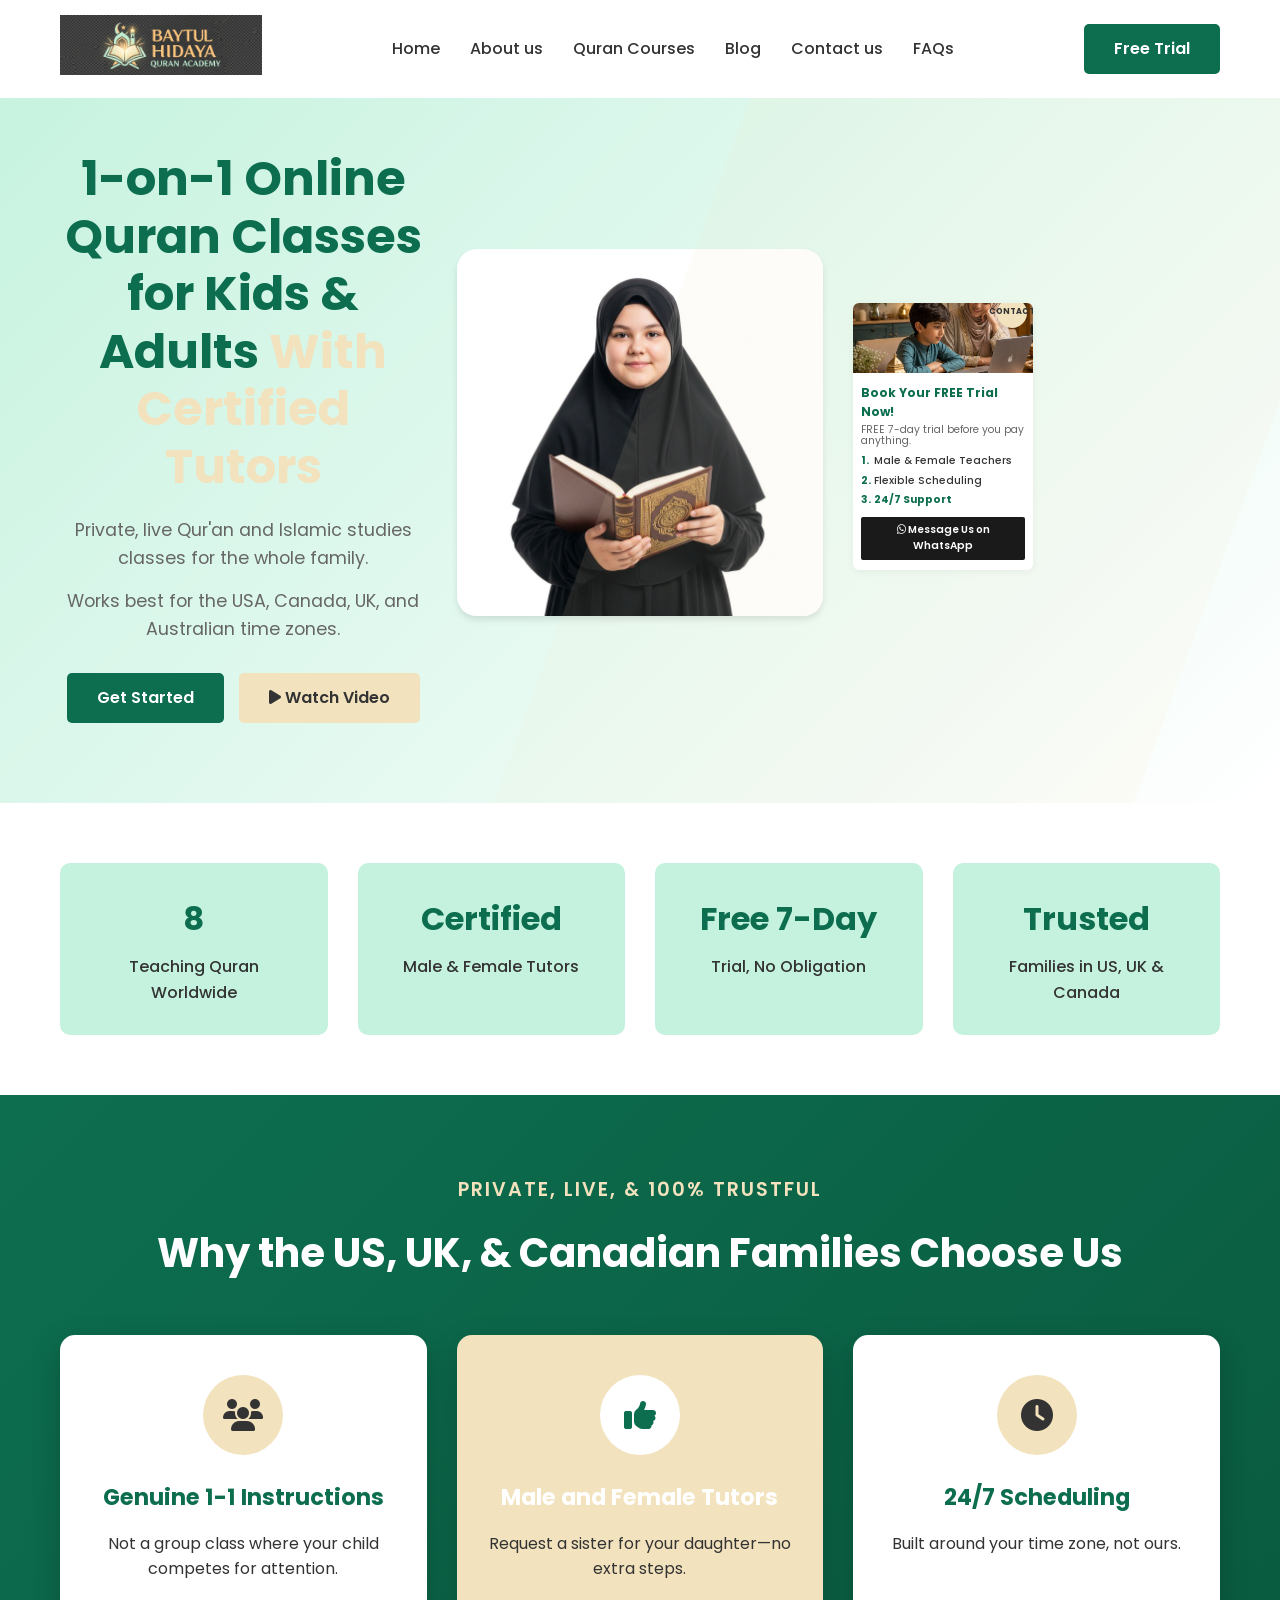
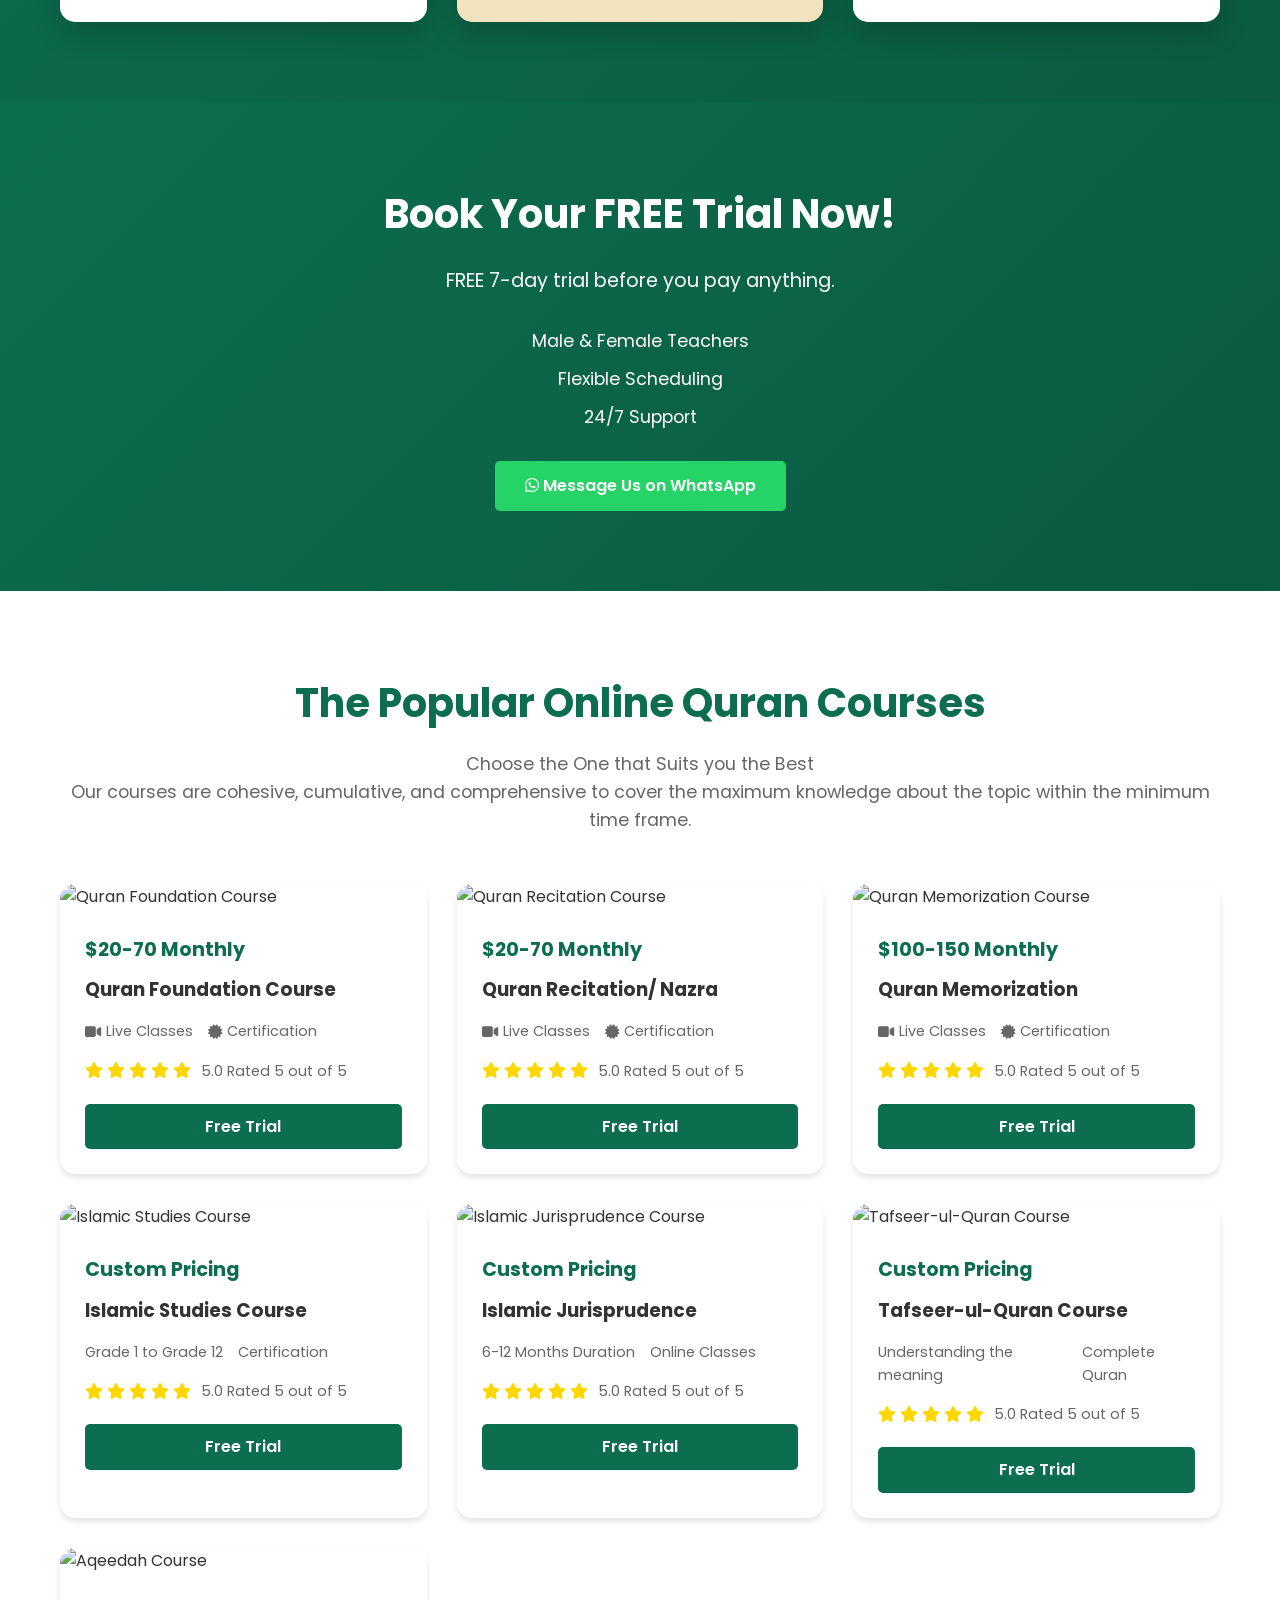
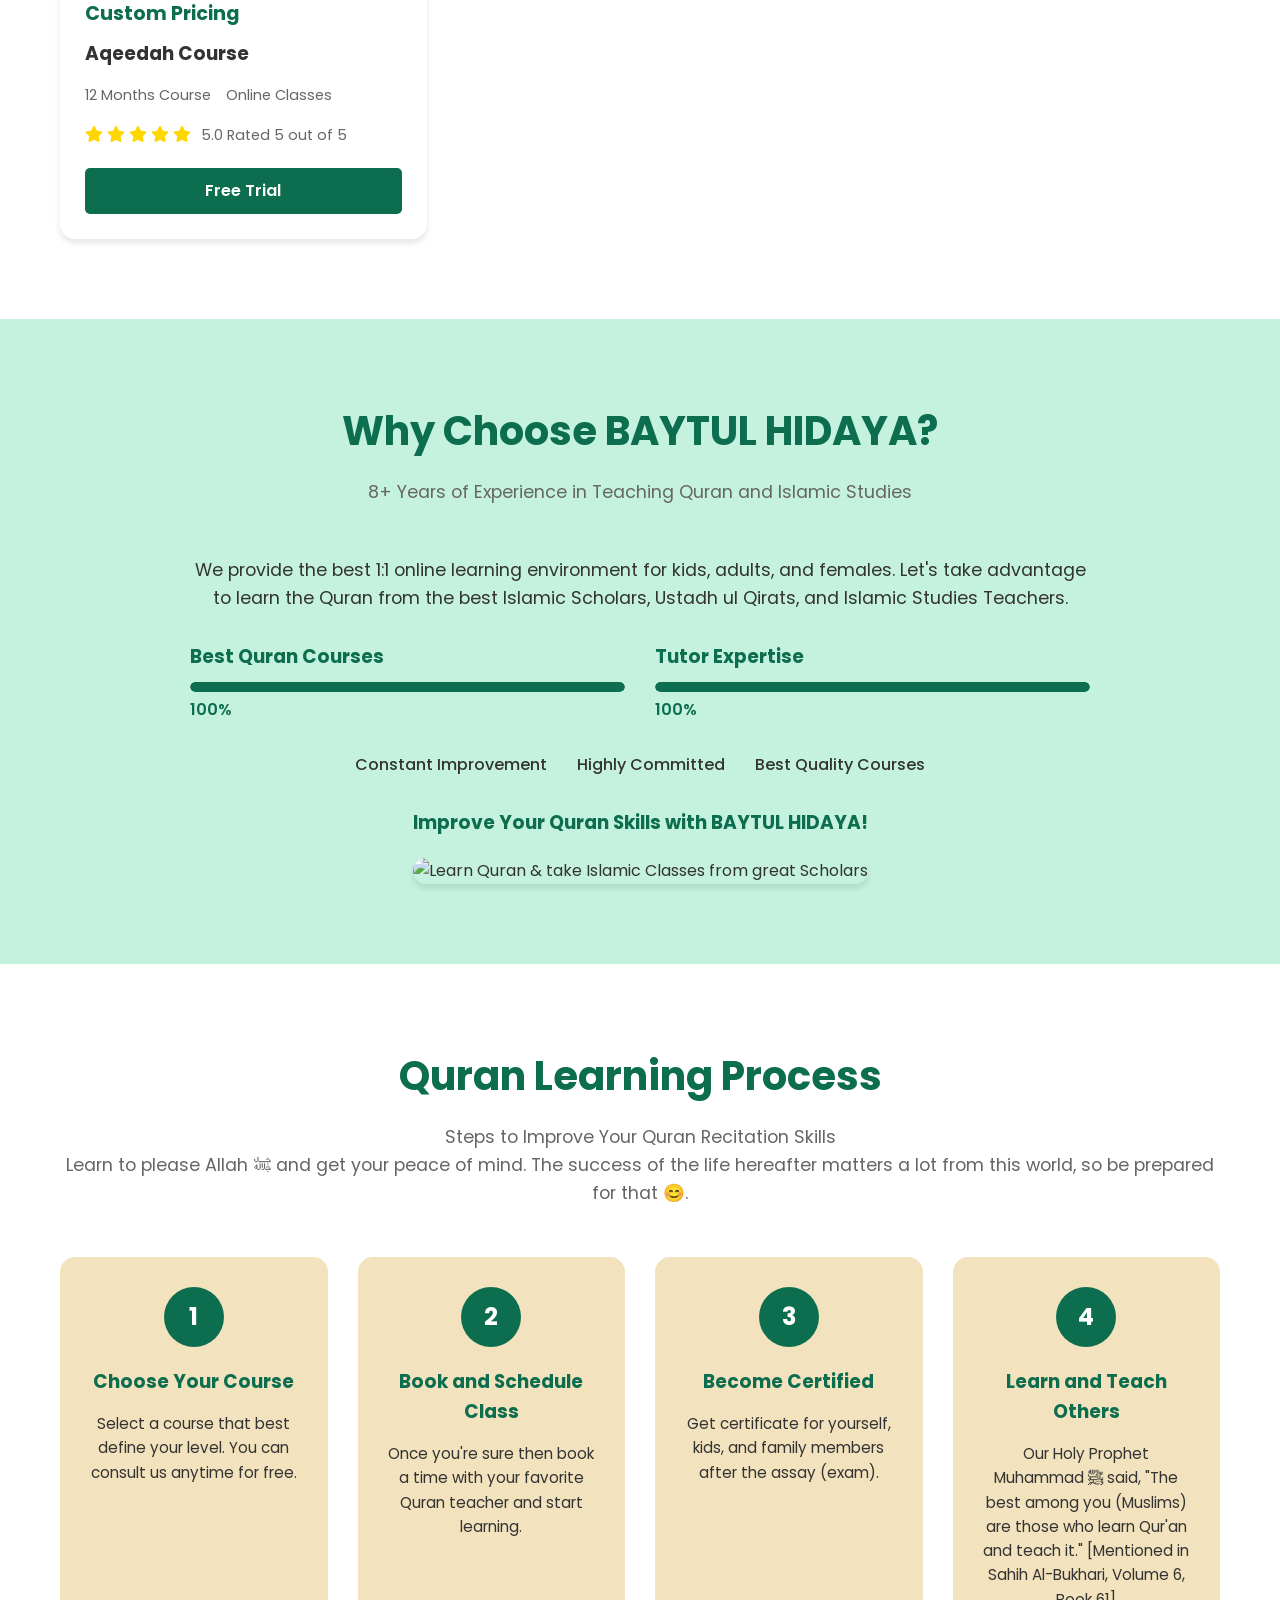
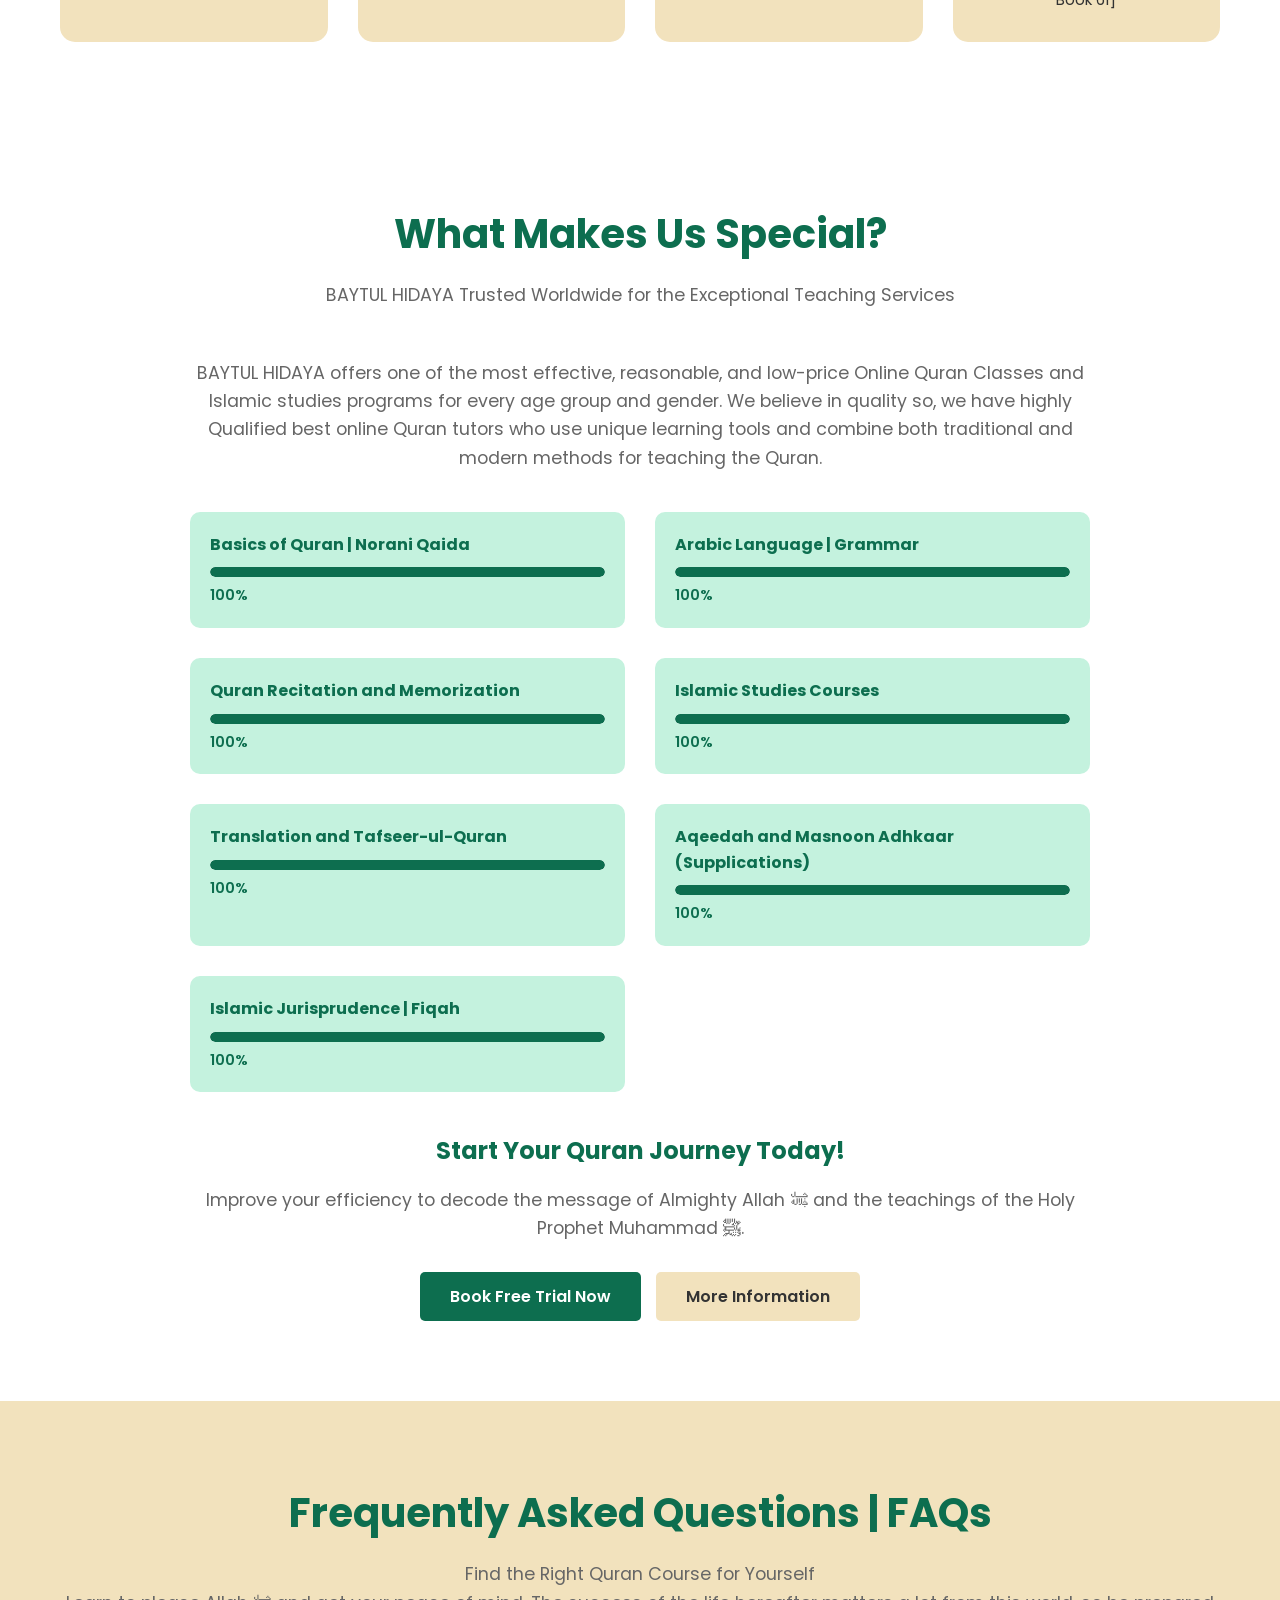
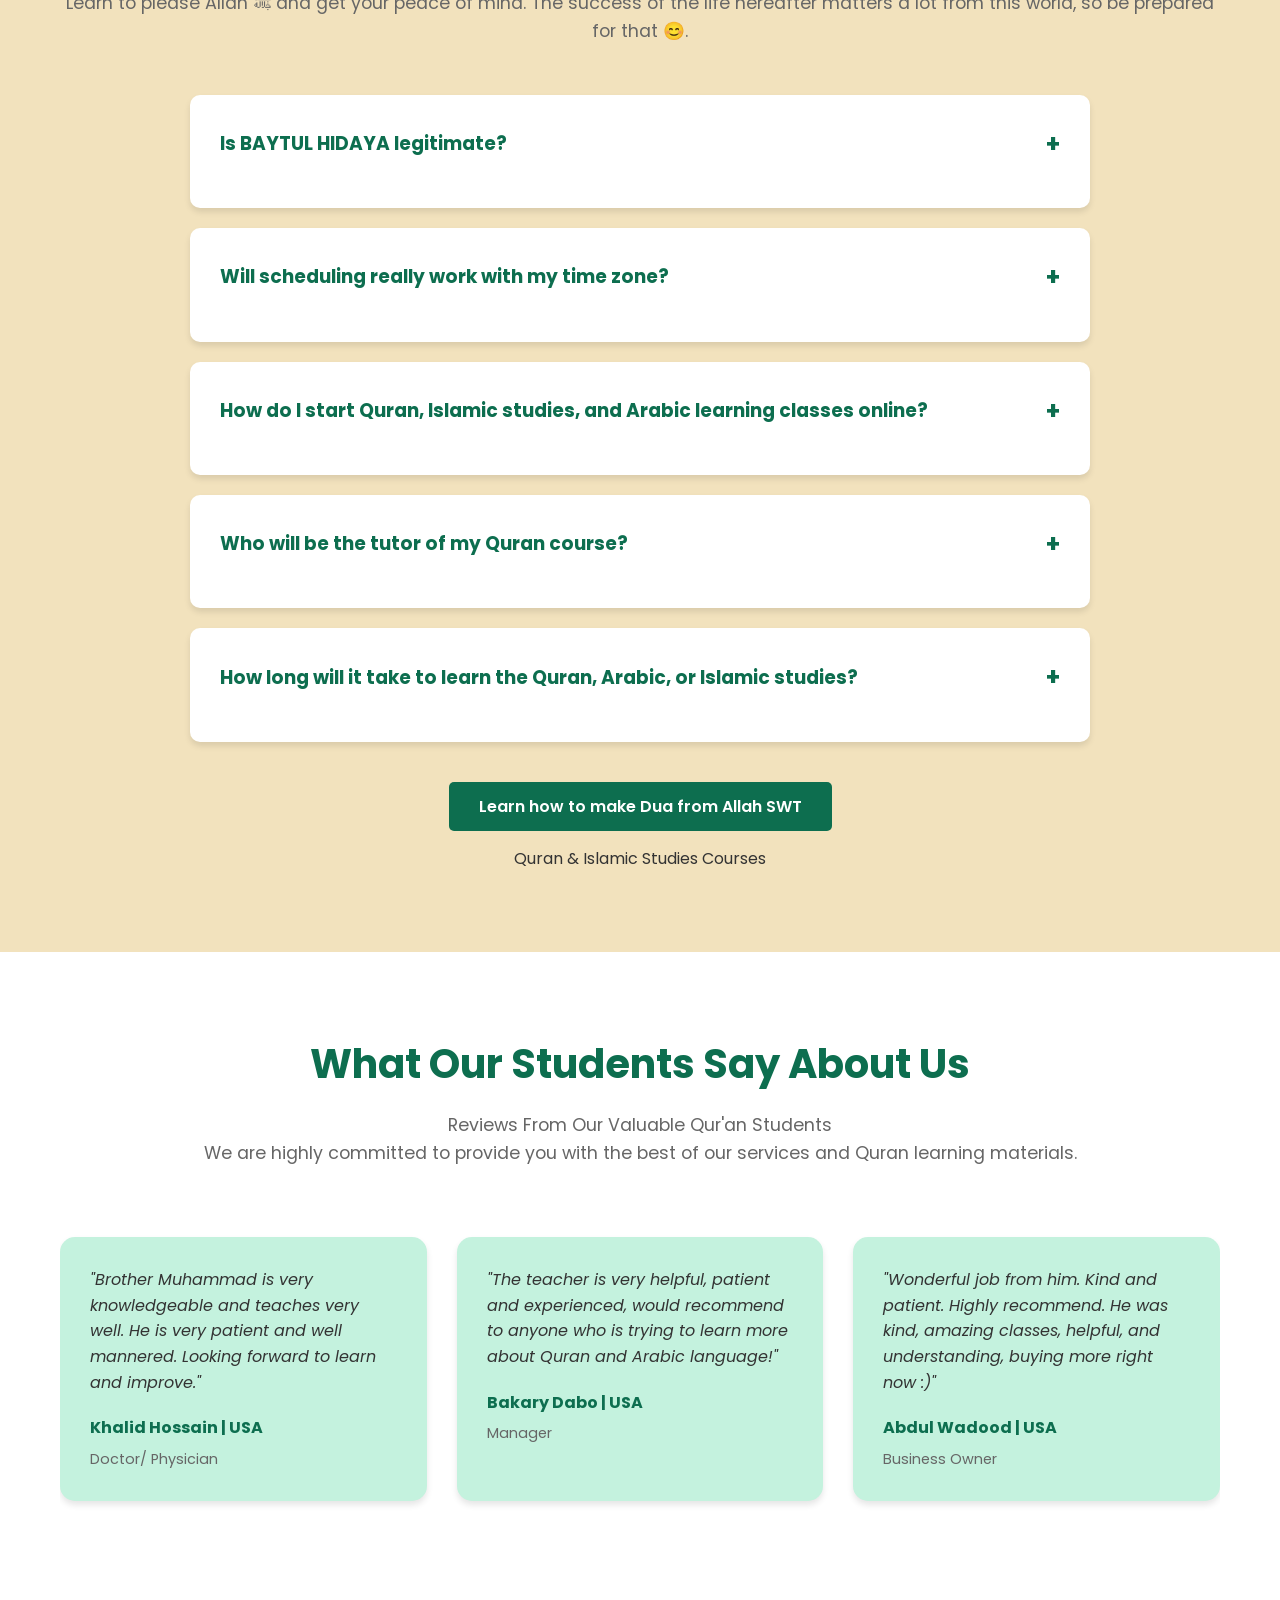
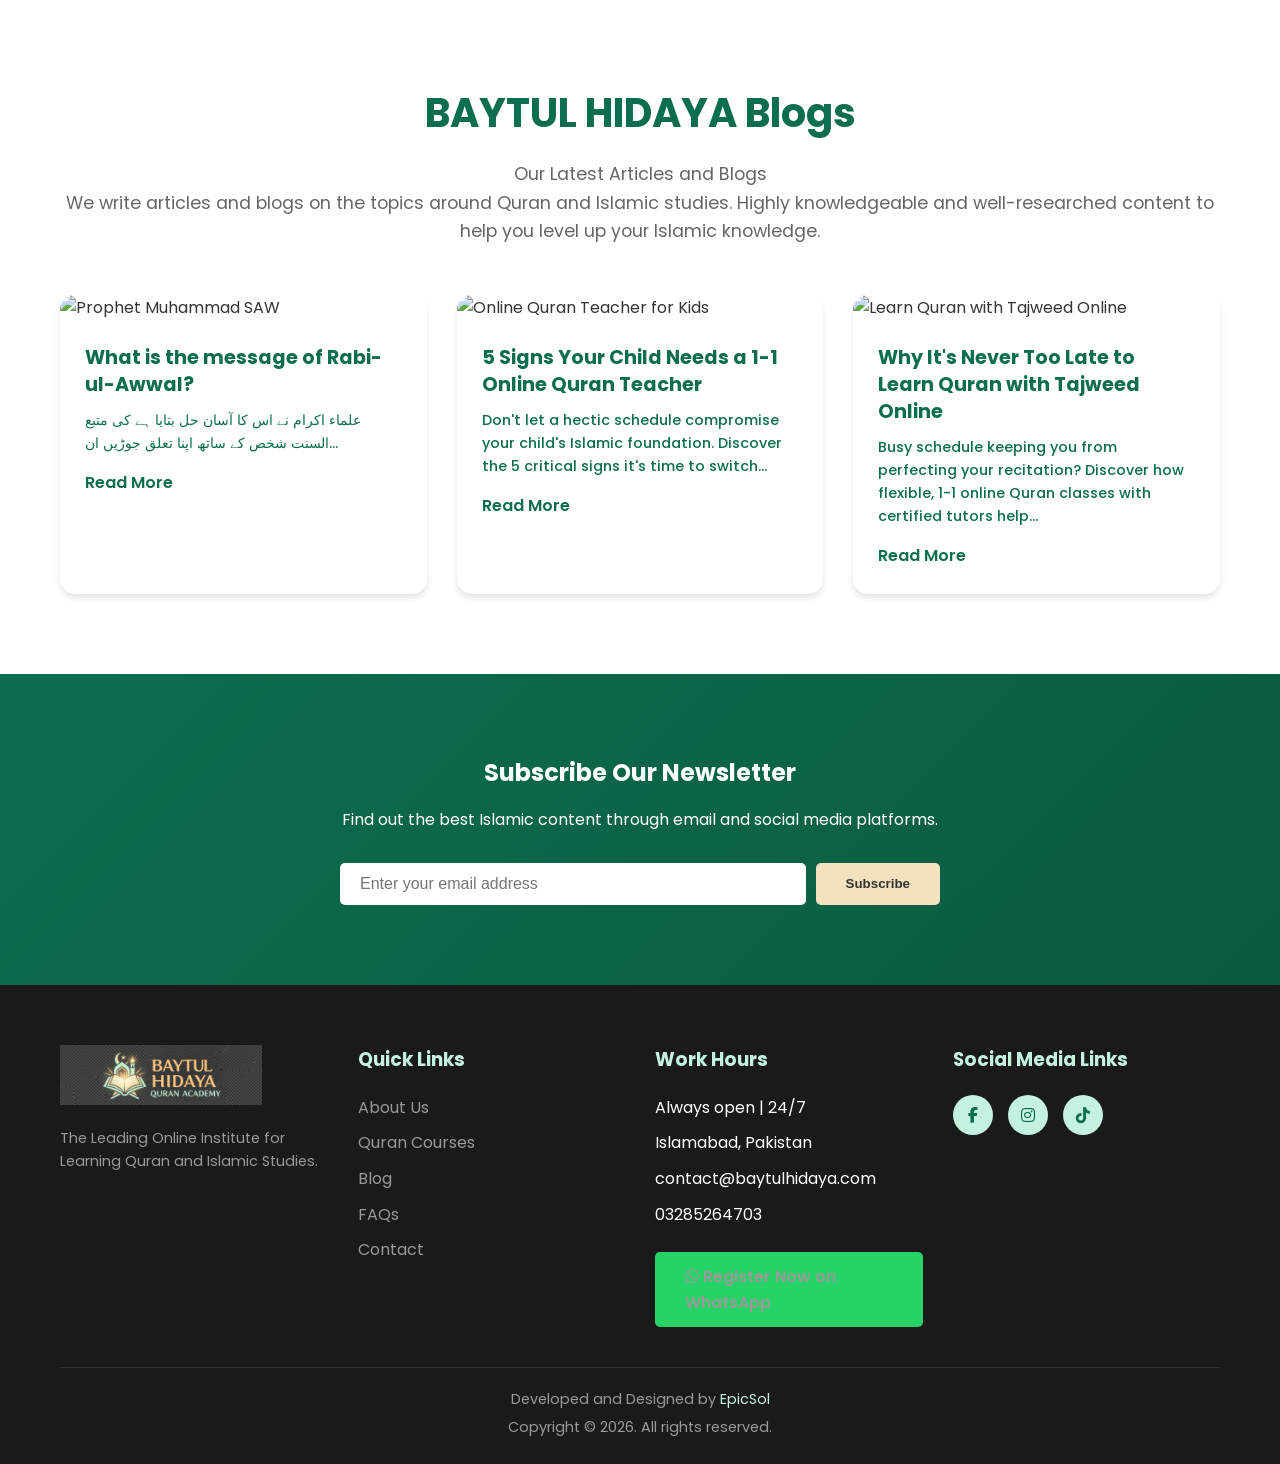
==== commit 1255f067: "Update social media links in footer - Updated Facebook link to new URL - Updated Instagram link to n" ====
--- a/index.html
+++ b/index.html
@@ -71,7 +71,7 @@
                             <li>Flexible Scheduling</li>
                             <li><strong>24/7 Support</strong></li>
                         </ol>
-                        <a href="https://wa.me/message/RNBNJLRW5IJGC1" target="_blank" class="btn-whatsapp-black">
+                        <a href="https://wa.me/923285264703" target="_blank" class="btn-whatsapp-black">
                             <i class="fab fa-whatsapp"></i> Message Us on WhatsApp
                         </a>
                     </div>
@@ -148,7 +148,7 @@
                     <li>Flexible Scheduling</li>
                     <li>24/7 Support</li>
                 </ul>
-                <a href="https://wa.me/message/RNBNJLRW5IJGC1" target="_blank" class="btn-whatsapp">
+                <a href="https://wa.me/923285264703" target="_blank" class="btn-whatsapp">
                     <i class="fab fa-whatsapp"></i> Message Us on WhatsApp
                 </a>
             </div>
@@ -532,68 +532,134 @@
                 <p>Reviews From Our Valuable Qur'an Students</p>
                 <p>We are highly committed to provide you with the best of our services and Quran learning materials.</p>
             </div>
-            <div class="testimonials-grid">
-                <div class="testimonial-card">
-                    <p>"Brother Muhammad is very knowledgeable and teaches very well. He is very patient and well mannered. Looking forward to learn and improve."</p>
-                    <div class="testimonial-author">
-                        <h4>Khalid Hossain | USA</h4>
-                        <span>Doctor/ Physician</span>
-                    </div>
-                </div>
-                <div class="testimonial-card">
-                    <p>"The teacher is very helpful, patient and experienced, would recommend to anyone who is trying to learn more about Quran and Arabic language!"</p>
-                    <div class="testimonial-author">
-                        <h4>Bakary Dabo | USA</h4>
-                        <span>Manager</span>
-                    </div>
-                </div>
-                <div class="testimonial-card">
-                    <p>"Wonderful job from him. Kind and patient. Highly recommend. He was kind, amazing classes, helpful, and understanding, buying more right now :)"</p>
-                    <div class="testimonial-author">
-                        <h4>Abdul Wadood | USA</h4>
-                        <span>Business Owner</span>
-                    </div>
-                </div>
-                <div class="testimonial-card">
-                    <p>"Our Quran session is really useful and meeting the requirements in applying to my religious life to sustain in the right path. We would do continuously, Insha Allah."</p>
-                    <div class="testimonial-author">
-                        <h4>Ali Niheem</h4>
-                        <span>Thailand</span>
-                    </div>
-                </div>
-                <div class="testimonial-card">
-                    <p>"Jazakallah kairan for your kind and dedicated teaching. Great work and experience. Very knowledgeable person, got a lot to know from him."</p>
-                    <div class="testimonial-author">
-                        <h4>Muneeb Fayaz</h4>
-                        <span>Pakistan</span>
-                    </div>
-                </div>
-                <div class="testimonial-card">
-                    <p>"Excellent service, great work ethic and very thorough. Will definitely be working with this seller again. Can't praise them enough. Thank you brother. JazakALLAH o khyran"</p>
-                    <div class="testimonial-author">
-                        <h4>Safoo Books</h4>
-                        <span>United Kingdom</span>
-                    </div>
-                </div>
-                <div class="testimonial-card">
-                    <p>"Jazakallah kairan for your teaching about Quran and Islamic Studies. I'm very satisfied with the productive lessons with appropriate explanation from you."</p>
-                    <div class="testimonial-author">
-                        <h4>Abdul Raziq</h4>
-                        <span>United Kingdom (UK)</span>
-                    </div>
-                </div>
-                <div class="testimonial-card">
-                    <p>"Nothing but a great experience. I highly recommend it because the tutor is very experienced, understanding, and knowledgeable."</p>
-                    <div class="testimonial-author">
-                        <h4>Cheikh Longue</h4>
-                        <span>United States (USA)</span>
-                    </div>
-                </div>
-                <div class="testimonial-card">
-                    <p>"I learned a lot from the teacher. He is very kind, generous, and helpful throughout the learning. I think he is the best fit if you want to learn Quran or Arabic language."</p>
-                    <div class="testimonial-author">
-                        <h4>Tomas Merka</h4>
-                        <span>Czech Republic</span>
+            <div class="testimonials-slider">
+                <div class="testimonials-track">
+                    <div class="testimonial-card">
+                        <p>"Brother Muhammad is very knowledgeable and teaches very well. He is very patient and well mannered. Looking forward to learn and improve."</p>
+                        <div class="testimonial-author">
+                            <h4>Khalid Hossain | USA</h4>
+                            <span>Doctor/ Physician</span>
+                        </div>
+                    </div>
+                    <div class="testimonial-card">
+                        <p>"The teacher is very helpful, patient and experienced, would recommend to anyone who is trying to learn more about Quran and Arabic language!"</p>
+                        <div class="testimonial-author">
+                            <h4>Bakary Dabo | USA</h4>
+                            <span>Manager</span>
+                        </div>
+                    </div>
+                    <div class="testimonial-card">
+                        <p>"Wonderful job from him. Kind and patient. Highly recommend. He was kind, amazing classes, helpful, and understanding, buying more right now :)"</p>
+                        <div class="testimonial-author">
+                            <h4>Abdul Wadood | USA</h4>
+                            <span>Business Owner</span>
+                        </div>
+                    </div>
+                    <div class="testimonial-card">
+                        <p>"Our Quran session is really useful and meeting the requirements in applying to my religious life to sustain in the right path. We would do continuously, Insha Allah."</p>
+                        <div class="testimonial-author">
+                            <h4>Ali Niheem</h4>
+                            <span>Thailand</span>
+                        </div>
+                    </div>
+                    <div class="testimonial-card">
+                        <p>"Jazakallah kairan for your kind and dedicated teaching. Great work and experience. Very knowledgeable person, got a lot to know from him."</p>
+                        <div class="testimonial-author">
+                            <h4>Muneeb Fayaz</h4>
+                            <span>Pakistan</span>
+                        </div>
+                    </div>
+                    <div class="testimonial-card">
+                        <p>"Excellent service, great work ethic and very thorough. Will definitely be working with this seller again. Can't praise them enough. Thank you brother. JazakALLAH o khyran"</p>
+                        <div class="testimonial-author">
+                            <h4>Safoo Books</h4>
+                            <span>United Kingdom</span>
+                        </div>
+                    </div>
+                    <div class="testimonial-card">
+                        <p>"Jazakallah kairan for your teaching about Quran and Islamic Studies. I'm very satisfied with the productive lessons with appropriate explanation from you."</p>
+                        <div class="testimonial-author">
+                            <h4>Abdul Raziq</h4>
+                            <span>United Kingdom (UK)</span>
+                        </div>
+                    </div>
+                    <div class="testimonial-card">
+                        <p>"Nothing but a great experience. I highly recommend it because the tutor is very experienced, understanding, and knowledgeable."</p>
+                        <div class="testimonial-author">
+                            <h4>Cheikh Longue</h4>
+                            <span>United States (USA)</span>
+                        </div>
+                    </div>
+                    <div class="testimonial-card">
+                        <p>"I learned a lot from the teacher. He is very kind, generous, and helpful throughout the learning. I think he is the best fit if you want to learn Quran or Arabic language."</p>
+                        <div class="testimonial-author">
+                            <h4>Tomas Merka</h4>
+                            <span>Czech Republic</span>
+                        </div>
+                    </div>
+                    <!-- Duplicate cards for seamless infinite scroll -->
+                    <div class="testimonial-card">
+                        <p>"Brother Muhammad is very knowledgeable and teaches very well. He is very patient and well mannered. Looking forward to learn and improve."</p>
+                        <div class="testimonial-author">
+                            <h4>Khalid Hossain | USA</h4>
+                            <span>Doctor/ Physician</span>
+                        </div>
+                    </div>
+                    <div class="testimonial-card">
+                        <p>"The teacher is very helpful, patient and experienced, would recommend to anyone who is trying to learn more about Quran and Arabic language!"</p>
+                        <div class="testimonial-author">
+                            <h4>Bakary Dabo | USA</h4>
+                            <span>Manager</span>
+                        </div>
+                    </div>
+                    <div class="testimonial-card">
+                        <p>"Wonderful job from him. Kind and patient. Highly recommend. He was kind, amazing classes, helpful, and understanding, buying more right now :)"</p>
+                        <div class="testimonial-author">
+                            <h4>Abdul Wadood | USA</h4>
+                            <span>Business Owner</span>
+                        </div>
+                    </div>
+                    <div class="testimonial-card">
+                        <p>"Our Quran session is really useful and meeting the requirements in applying to my religious life to sustain in the right path. We would do continuously, Insha Allah."</p>
+                        <div class="testimonial-author">
+                            <h4>Ali Niheem</h4>
+                            <span>Thailand</span>
+                        </div>
+                    </div>
+                    <div class="testimonial-card">
+                        <p>"Jazakallah kairan for your kind and dedicated teaching. Great work and experience. Very knowledgeable person, got a lot to know from him."</p>
+                        <div class="testimonial-author">
+                            <h4>Muneeb Fayaz</h4>
+                            <span>Pakistan</span>
+                        </div>
+                    </div>
+                    <div class="testimonial-card">
+                        <p>"Excellent service, great work ethic and very thorough. Will definitely be working with this seller again. Can't praise them enough. Thank you brother. JazakALLAH o khyran"</p>
+                        <div class="testimonial-author">
+                            <h4>Safoo Books</h4>
+                            <span>United Kingdom</span>
+                        </div>
+                    </div>
+                    <div class="testimonial-card">
+                        <p>"Jazakallah kairan for your teaching about Quran and Islamic Studies. I'm very satisfied with the productive lessons with appropriate explanation from you."</p>
+                        <div class="testimonial-author">
+                            <h4>Abdul Raziq</h4>
+                            <span>United Kingdom (UK)</span>
+                        </div>
+                    </div>
+                    <div class="testimonial-card">
+                        <p>"Nothing but a great experience. I highly recommend it because the tutor is very experienced, understanding, and knowledgeable."</p>
+                        <div class="testimonial-author">
+                            <h4>Cheikh Longue</h4>
+                            <span>United States (USA)</span>
+                        </div>
+                    </div>
+                    <div class="testimonial-card">
+                        <p>"I learned a lot from the teacher. He is very kind, generous, and helpful throughout the learning. I think he is the best fit if you want to learn Quran or Arabic language."</p>
+                        <div class="testimonial-author">
+                            <h4>Tomas Merka</h4>
+                            <span>Czech Republic</span>
+                        </div>
                     </div>
                 </div>
             </div>
@@ -681,21 +747,18 @@
                         <li>Always open | 24/7</li>
                         <li>Islamabad, Pakistan</li>
                         <li>contact@baytulhidaya.com</li>
-                        <li>(+92) 301 - xxx xxxx</li>
+                        <li>03285264703</li>
                     </ul>
-                    <a href="https://wa.me/message/RNBNJLRW5IJGC1" target="_blank" class="btn-whatsapp">
+                    <a href="https://wa.me/923285264703" target="_blank" class="btn-whatsapp">
                         <i class="fab fa-whatsapp"></i> Register Now on WhatsApp
                     </a>
                 </div>
                 <div class="footer-social">
                     <h3>Social Media Links</h3>
                     <div class="social-icons">
-                        <a href="https://www.facebook.com/LearnQuranACD/" target="_blank"><i class="fab fa-facebook-f"></i></a>
-                        <a href="https://www.instagram.com/learnquran.academy/" target="_blank"><i class="fab fa-instagram"></i></a>
-                        <a href="https://twitter.com/LearnquranA" target="_blank"><i class="fab fa-twitter"></i></a>
-                        <a href="https://www.youtube.com/@learnquran.academy" target="_blank"><i class="fab fa-youtube"></i></a>
-                        <a href="https://m.me/fb.farooq" target="_blank"><i class="fab fa-facebook-messenger"></i></a>
-                        <a href="https://wa.me/message/RNBNJLRW5IJGC1" target="_blank"><i class="fab fa-whatsapp"></i></a>
+                        <a href="https://www.facebook.com/share/1kpuWjNkKS/?mibextid=wwXIfr" target="_blank"><i class="fab fa-facebook-f"></i></a>
+                        <a href="https://www.instagram.com/baytulhidayaquran2?stkn=ZHB0dXBucnExZ2J1&utm_source=qr" target="_blank"><i class="fab fa-instagram"></i></a>
+                        <a href="http://www.tiktok.com/@baytalhidayaqurancenter2" target="_blank"><i class="fab fa-tiktok"></i></a>
                     </div>
                 </div>
             </div>
--- a/css/style.css
+++ b/css/style.css
@@ -901,18 +901,93 @@
     background: var(--white);
 }
 
+.testimonials-slider {
+    position: relative;
+    max-width: 1200px;
+    margin: 0 auto;
+    overflow: hidden;
+    padding: 20px 0;
+}
+
+.testimonials-track {
+    display: flex;
+    gap: 30px;
+    animation: scroll 40s linear infinite;
+}
+
+.testimonials-track:hover {
+    animation-play-state: paused;
+}
+
+@keyframes scroll {
+    0% {
+        transform: translateX(0);
+    }
+    100% {
+        transform: translateX(-50%);
+    }
+}
+
 .testimonials-grid {
     display: grid;
     grid-template-columns: repeat(3, 1fr);
     gap: 30px;
 }
 
+/* Responsive Design for Testimonials Slider */
+@media (max-width: 1024px) {
+    .testimonial-card {
+        flex: 0 0 calc(50% - 15px);
+        min-width: 280px;
+    }
+    
+    .testimonials-track {
+        animation-duration: 30s;
+    }
+}
+
+@media (max-width: 768px) {
+    .testimonial-card {
+        flex: 0 0 calc(100% - 15px);
+        min-width: 250px;
+    }
+    
+    .testimonials-track {
+        animation-duration: 25s;
+    }
+}
+
 .testimonial-card {
     background: var(--primary-green);
     padding: 30px;
     border-radius: 15px;
     box-shadow: var(--shadow);
-    transition: var(--transition);
+    transition: all 0.4s cubic-bezier(0.175, 0.885, 0.32, 1.275);
+    flex: 0 0 calc(33.333% - 20px);
+    min-width: 300px;
+    position: relative;
+    overflow: hidden;
+}
+
+.testimonial-card::before {
+    content: '';
+    position: absolute;
+    top: 0;
+    left: -100%;
+    width: 100%;
+    height: 100%;
+    background: linear-gradient(90deg, transparent, rgba(255, 255, 255, 0.3), transparent);
+    transition: left 0.5s;
+}
+
+.testimonial-card:hover::before {
+    left: 100%;
+}
+
+.testimonial-card:hover {
+    transform: translateY(-15px) scale(1.05);
+    box-shadow: 0 20px 40px rgba(13, 110, 79, 0.3);
+    background: linear-gradient(135deg, var(--primary-green) 0%, #d4f5e4 100%);
 }
 
 .testimonial-card:hover {
